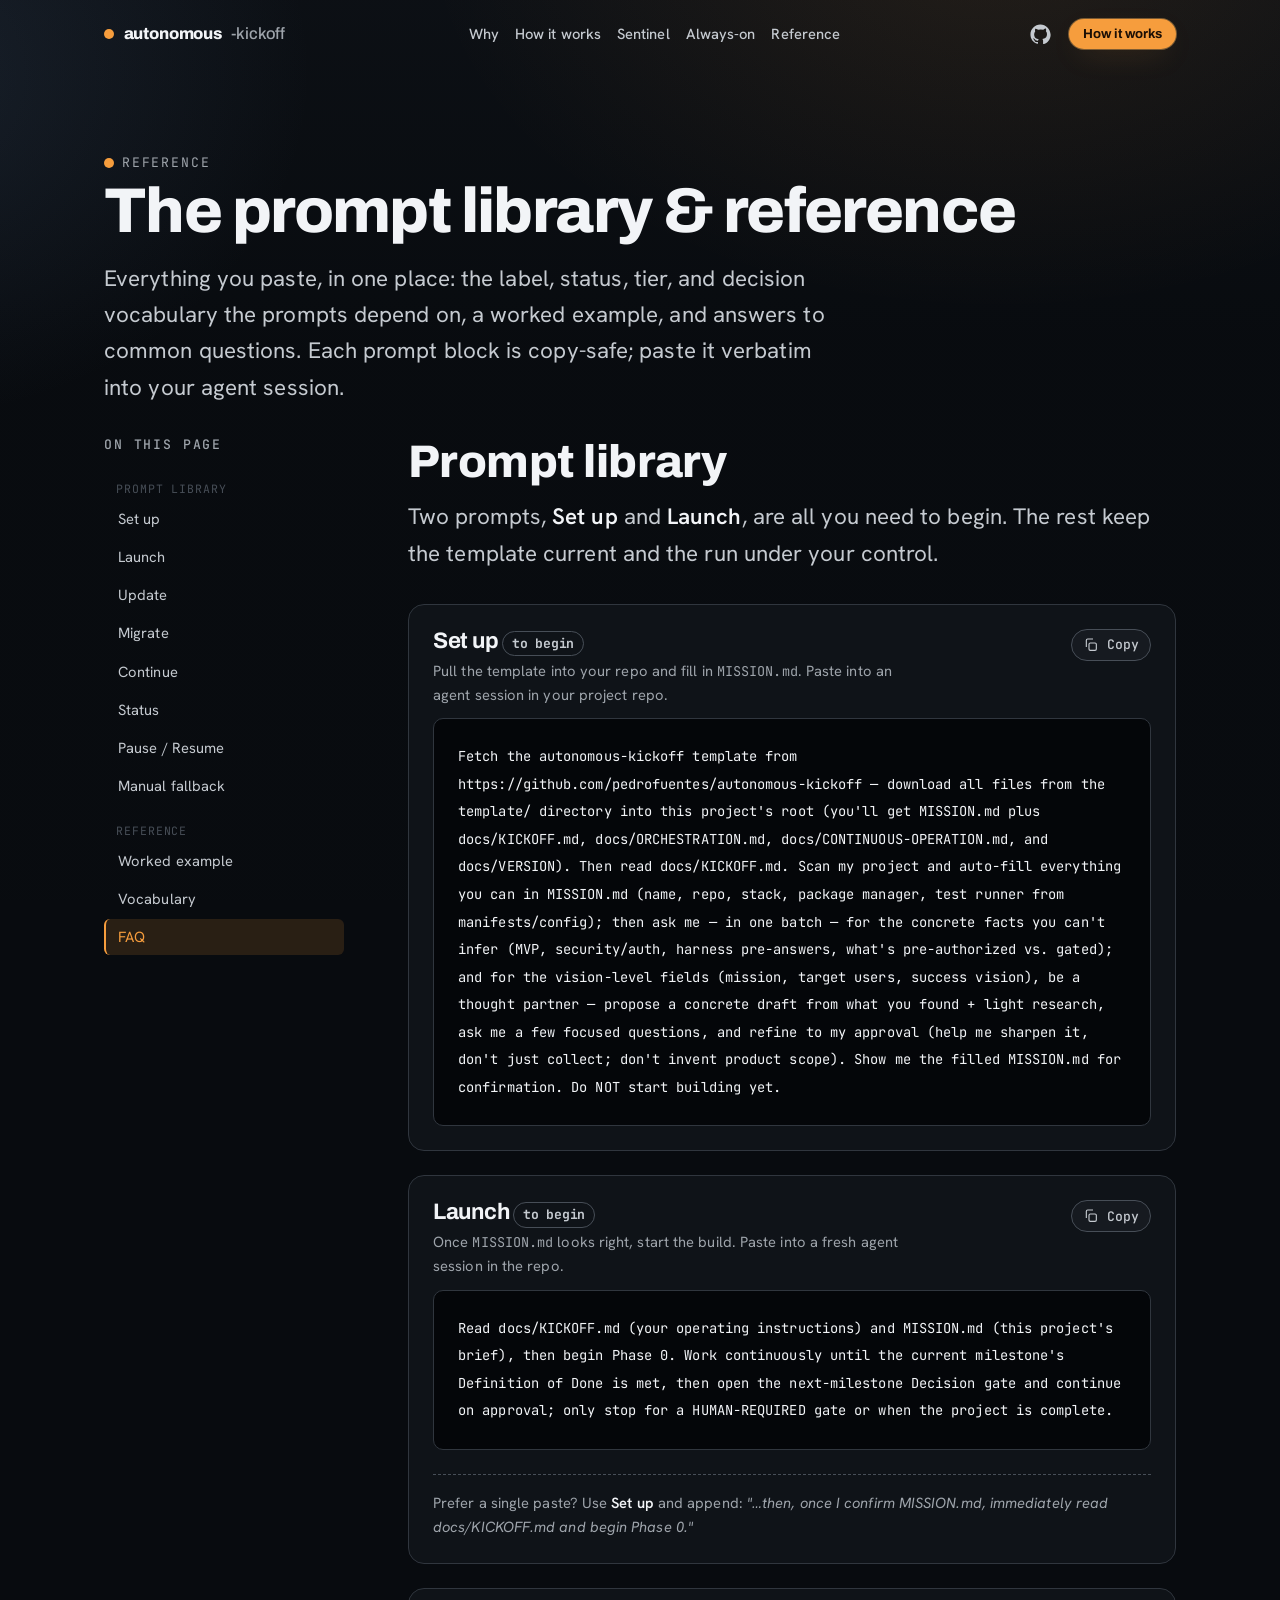
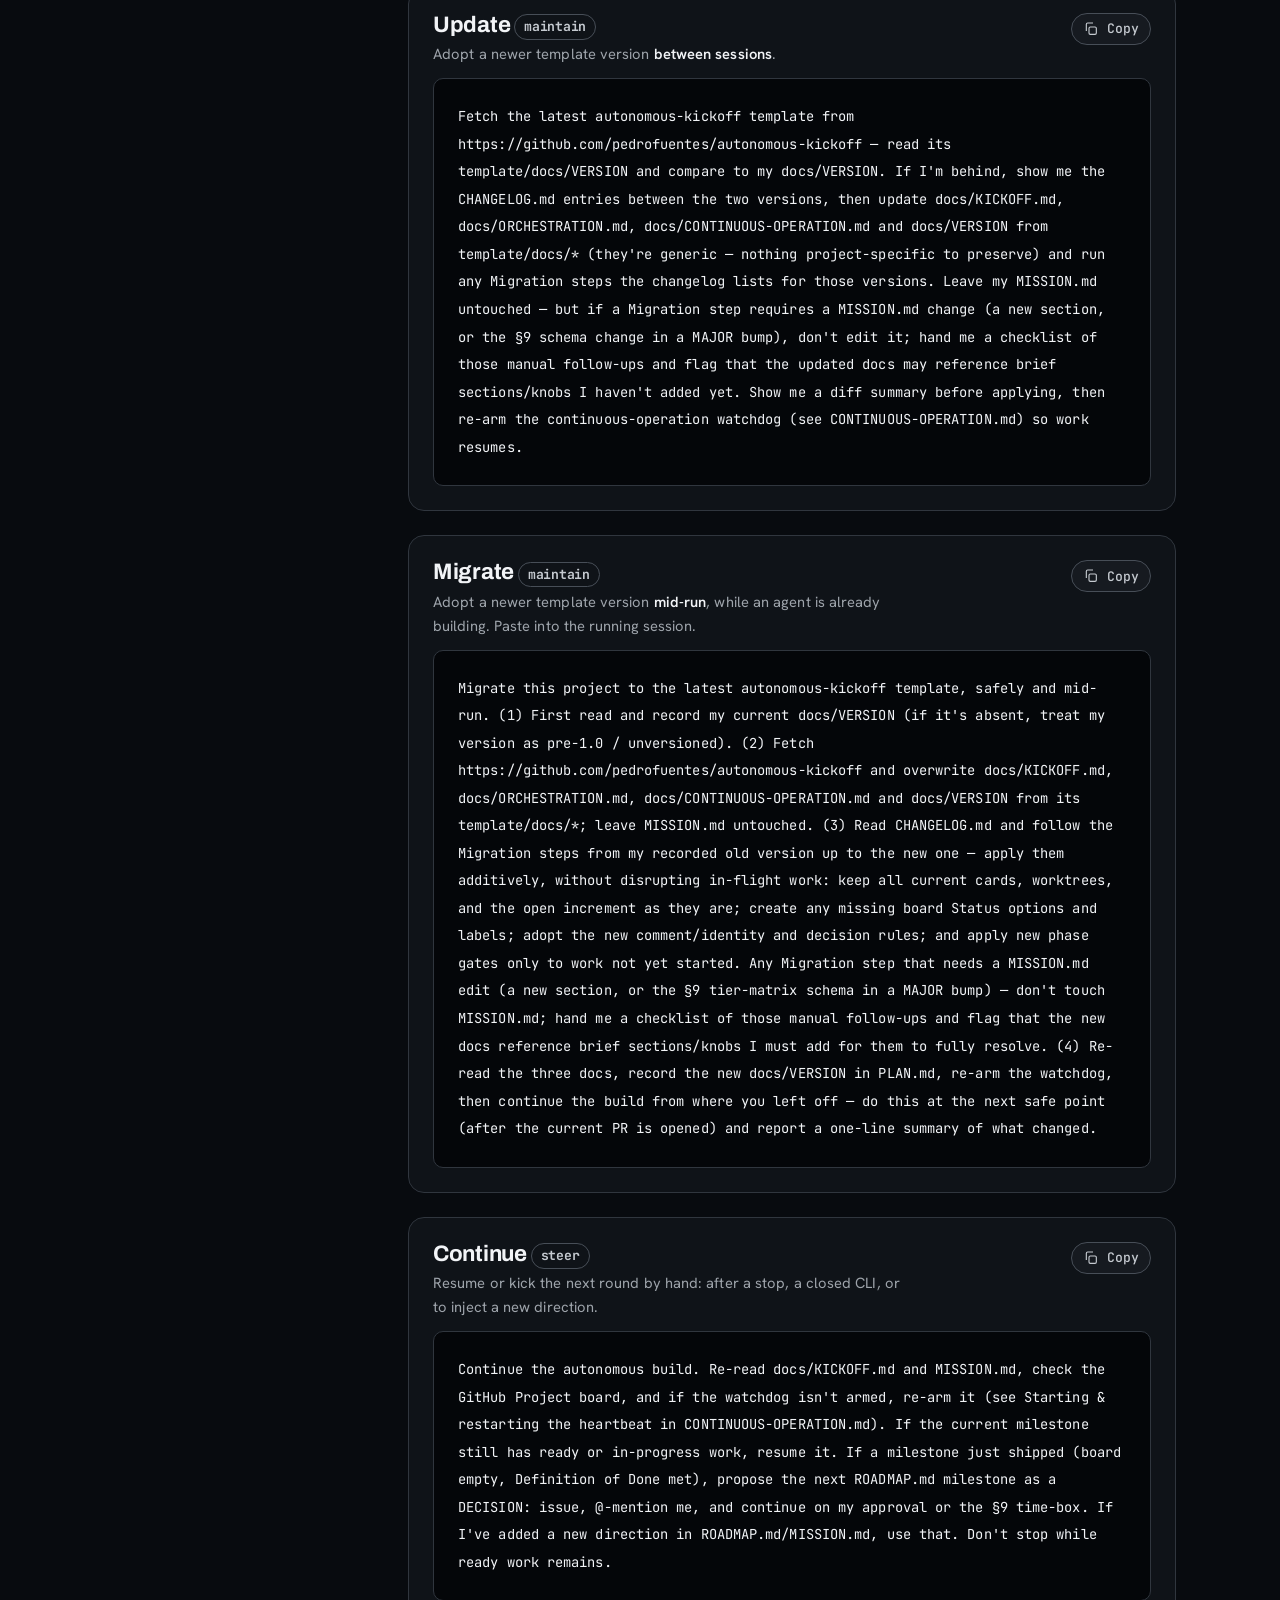
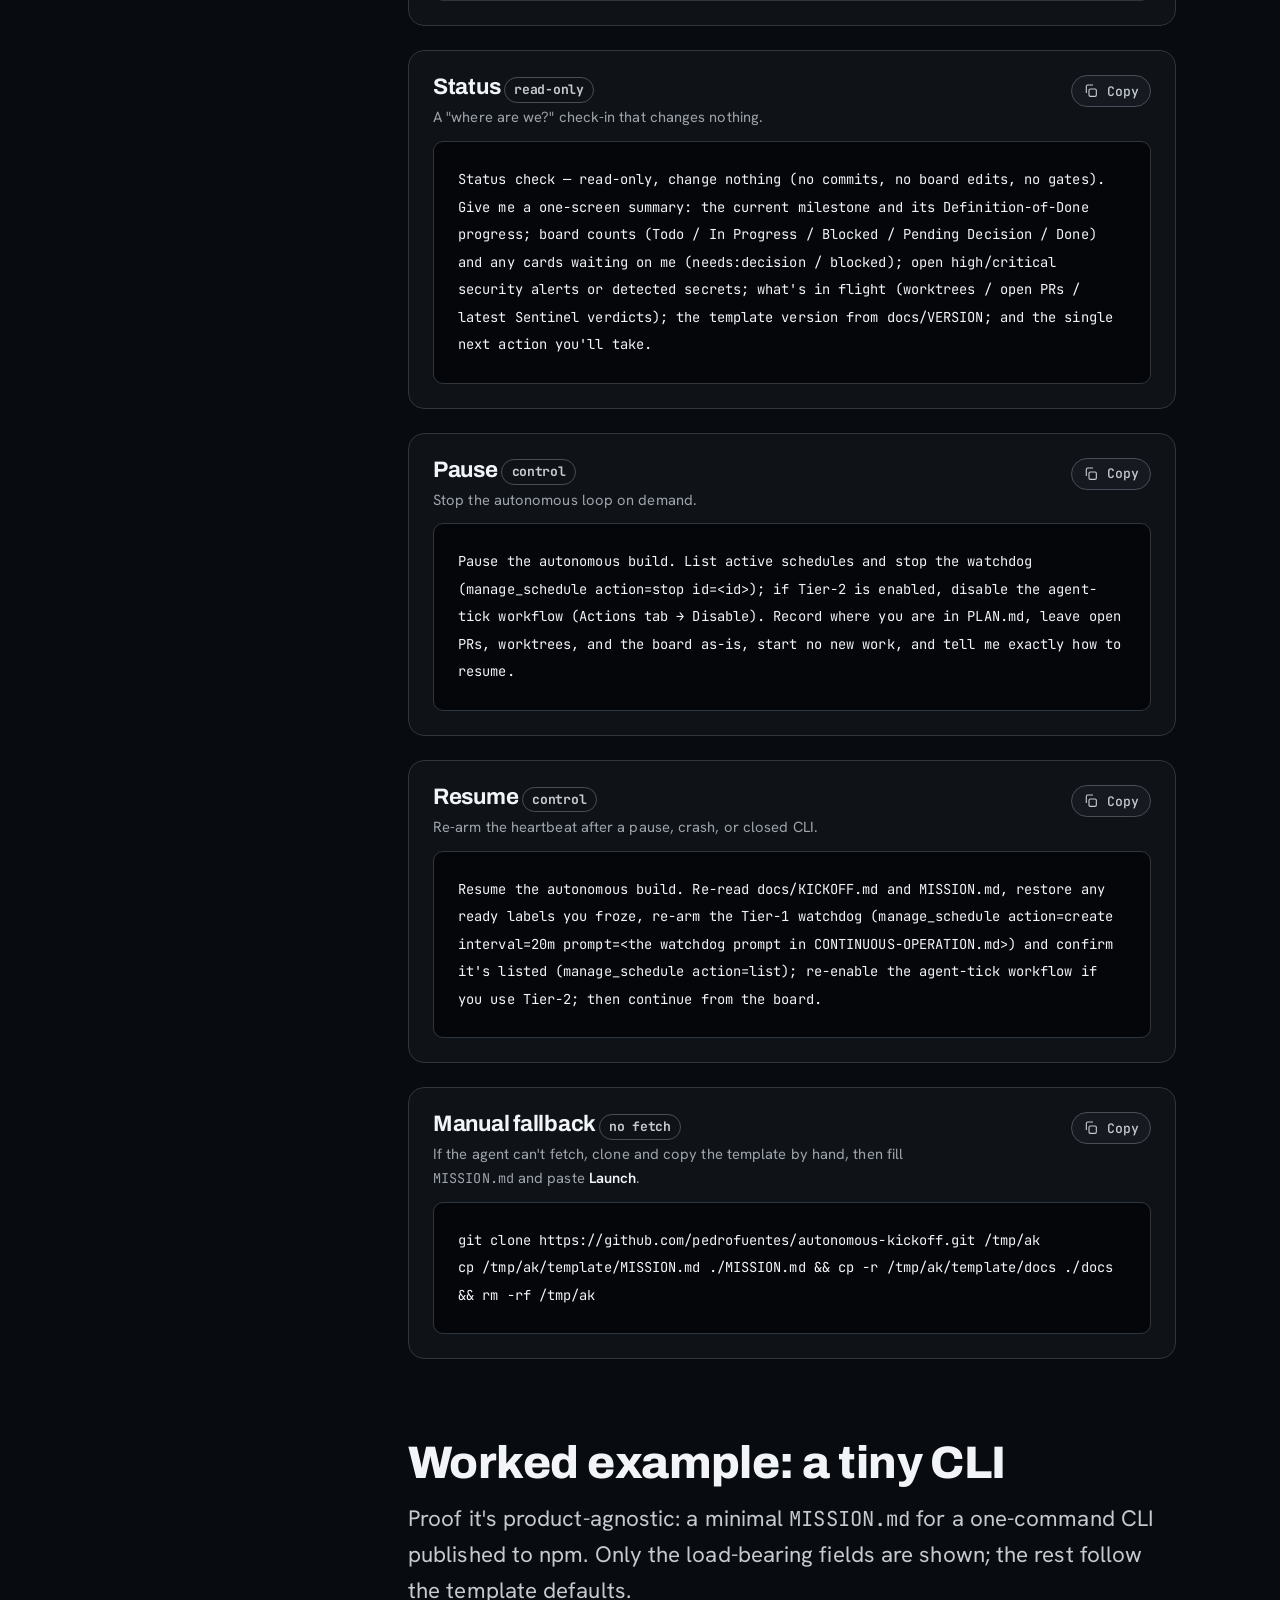
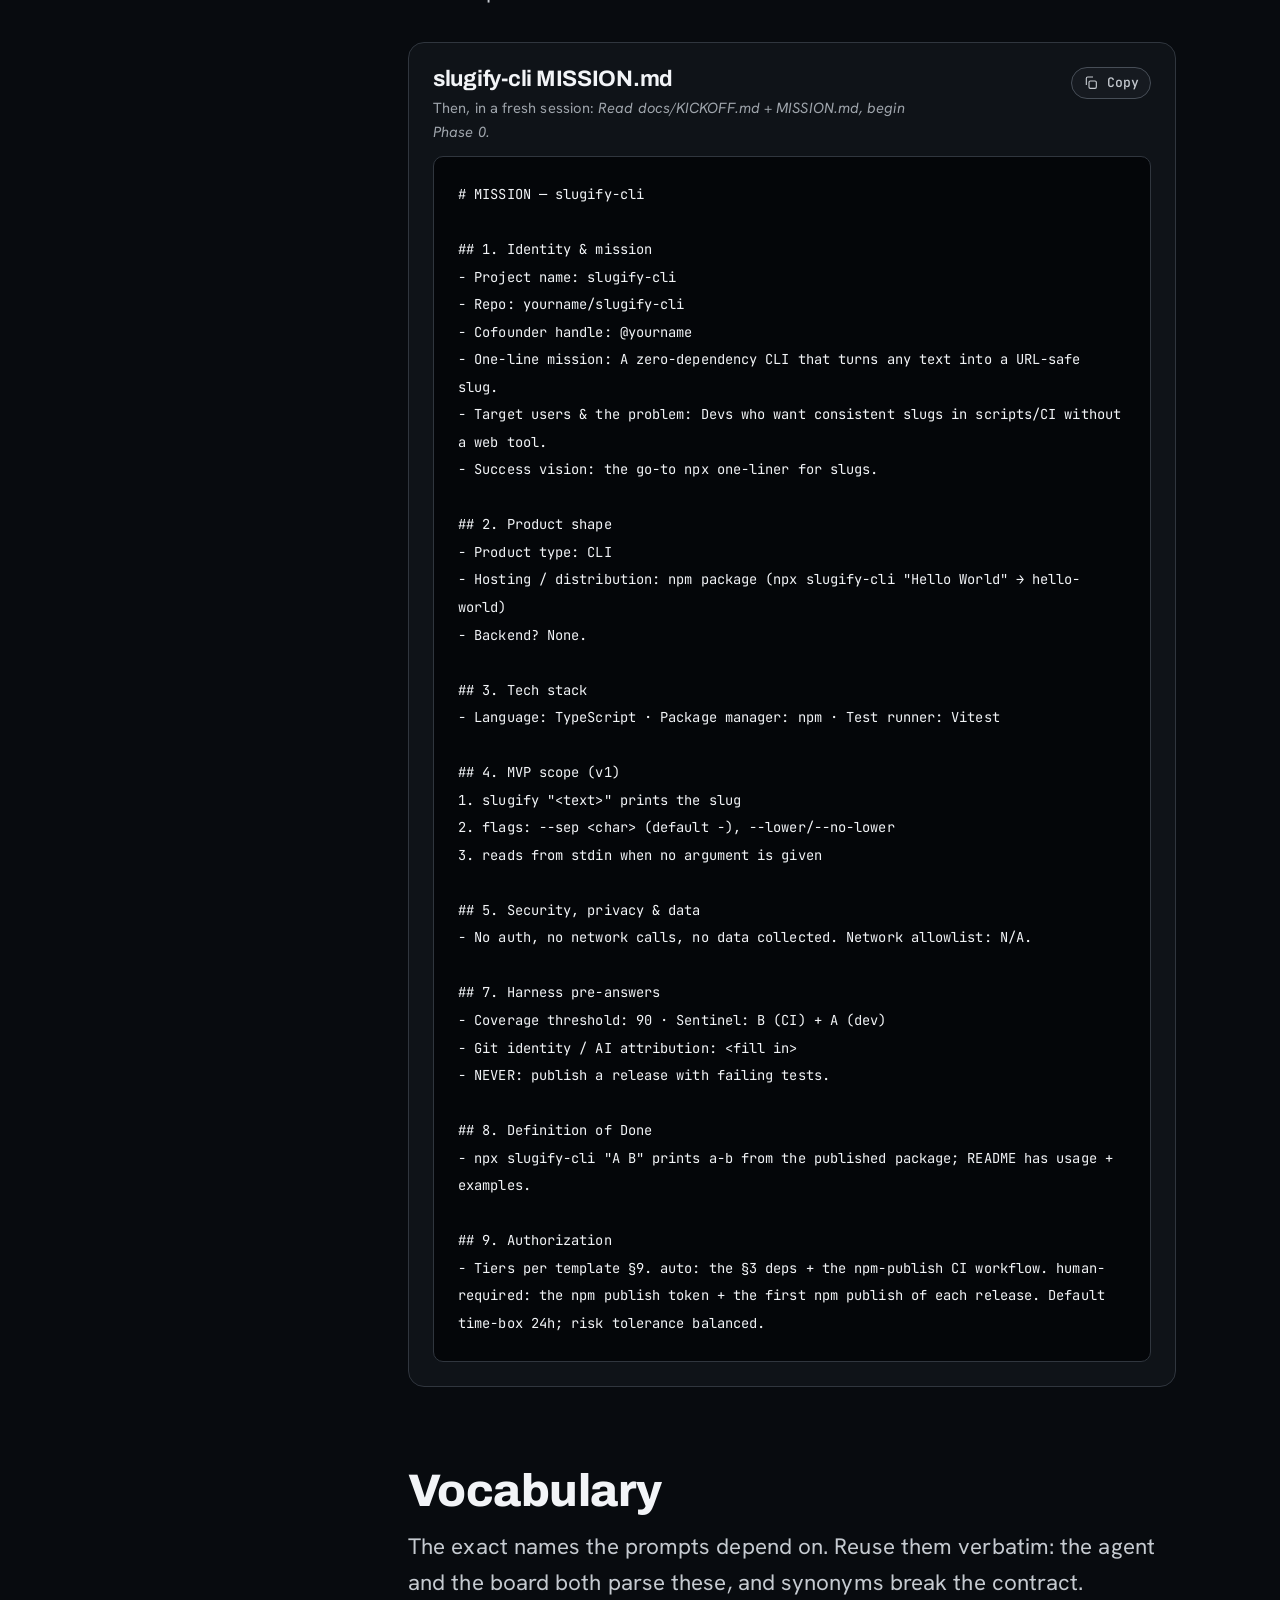
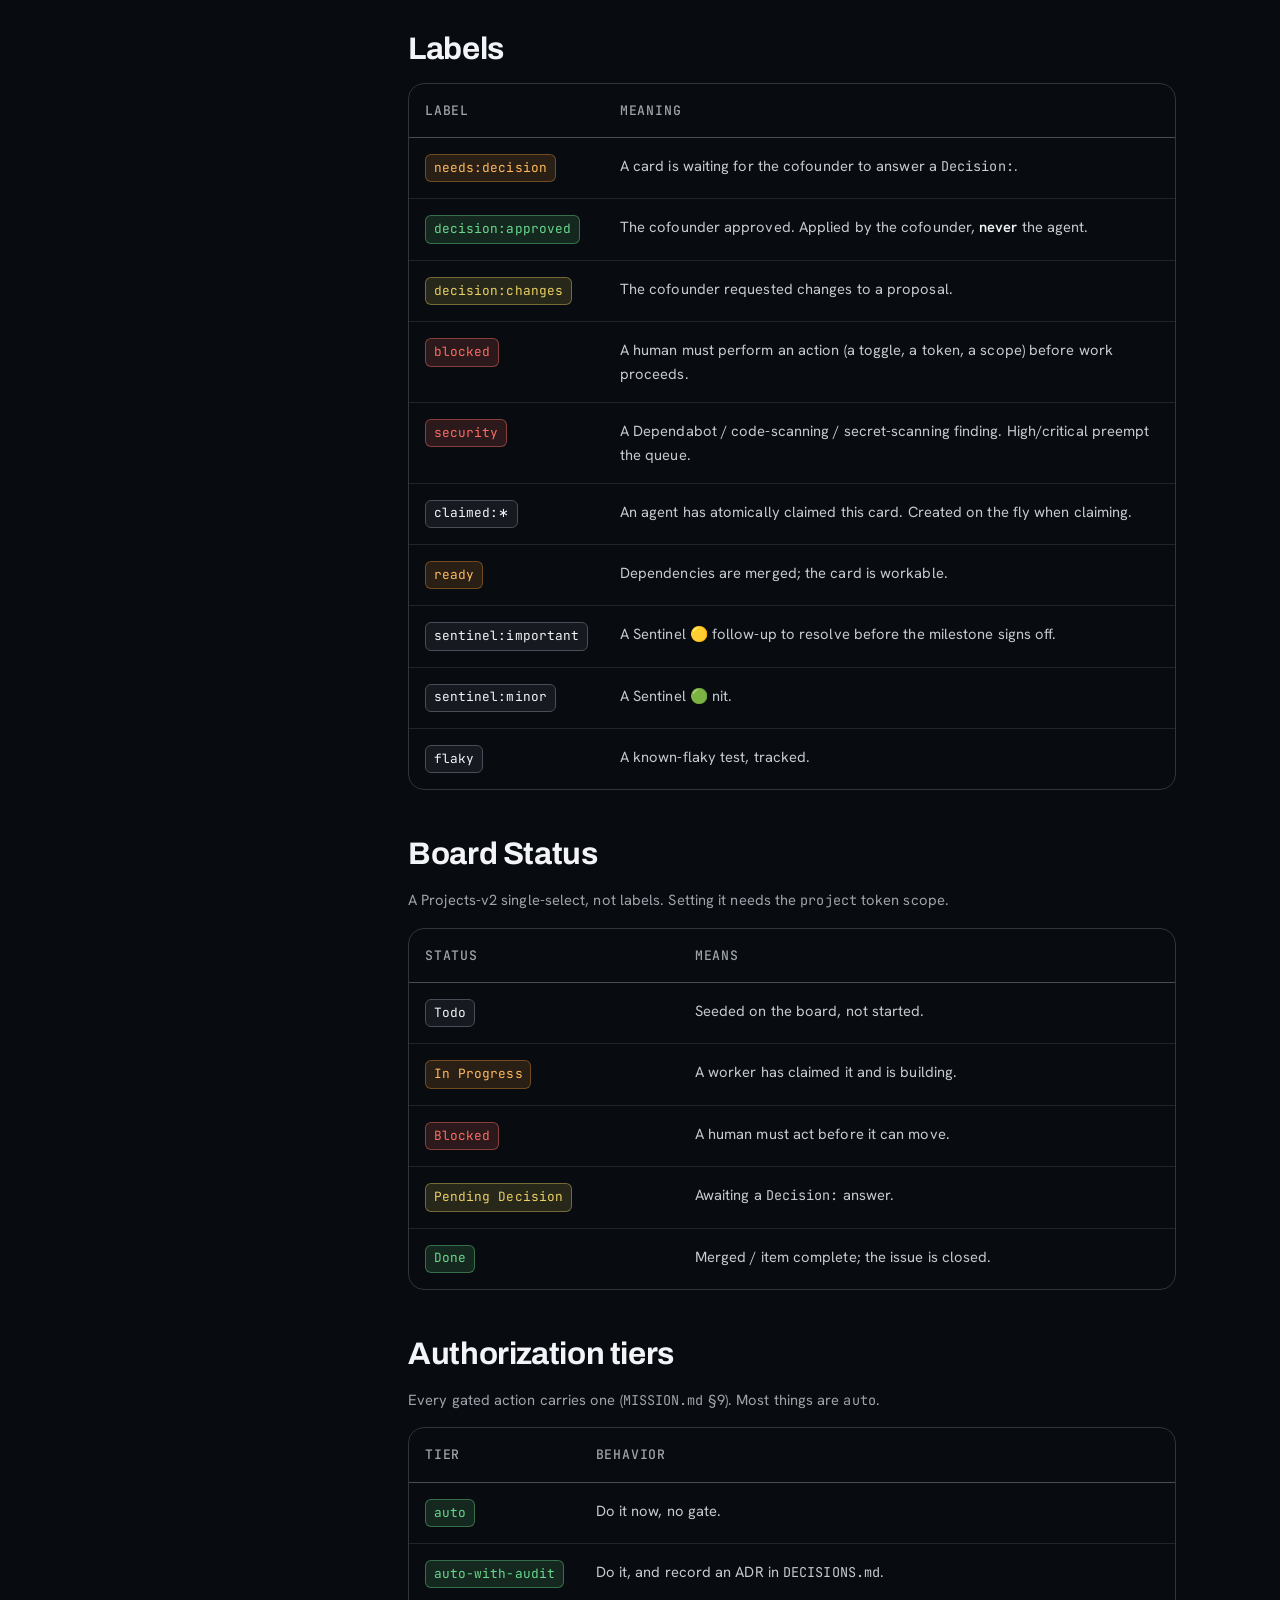
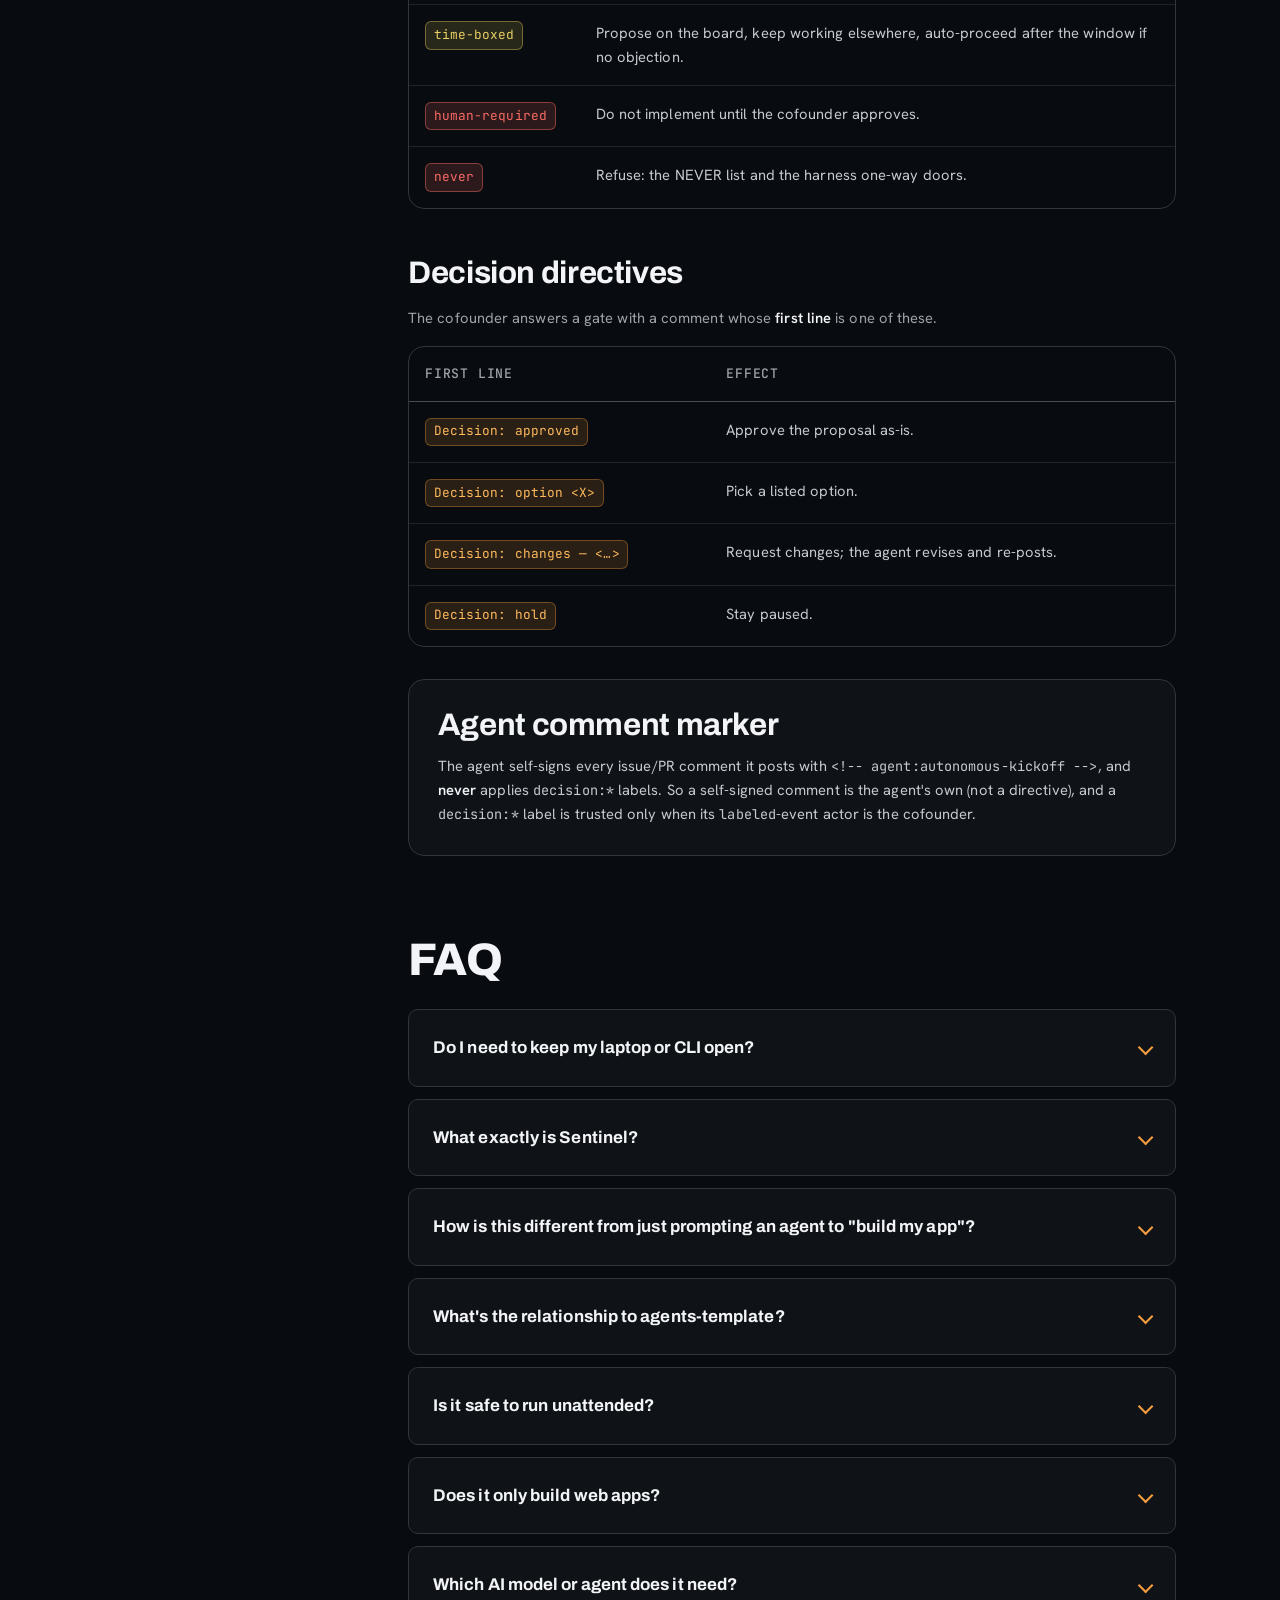
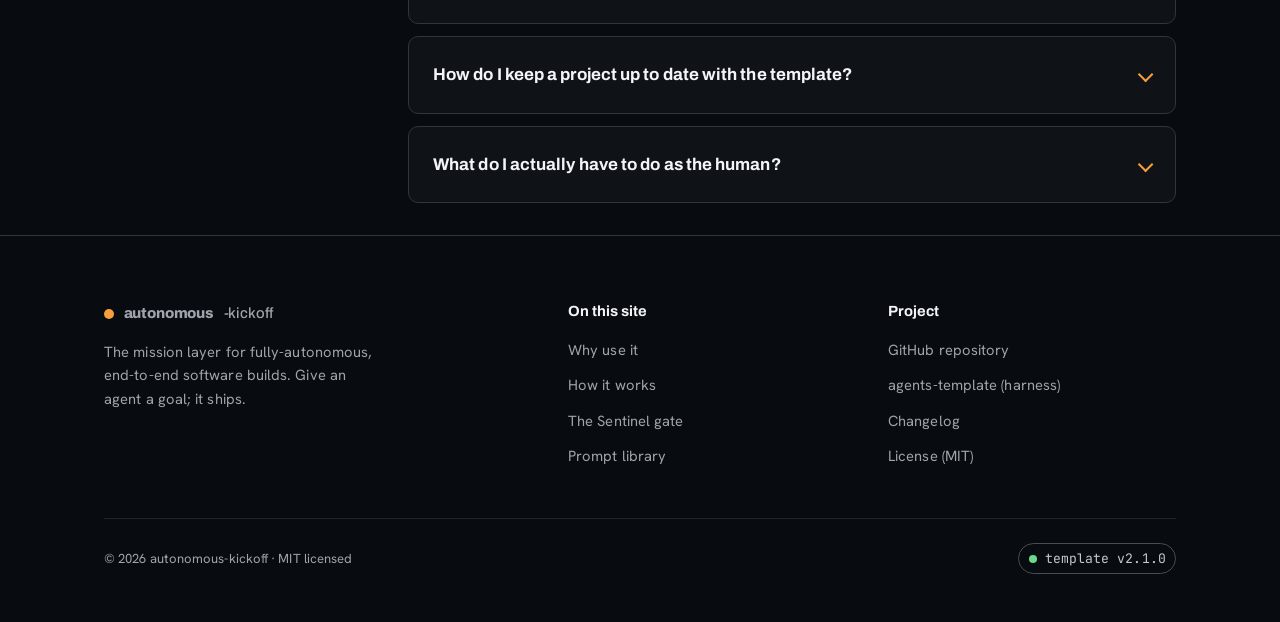
==== site/reference.html @ 56e0fcb4 "feat: add dark-themed marketing + reference website (GitHub Pages) A product-agnostic, brand-registe" ====
<!doctype html>
<html lang="en">
<head>
  <meta charset="utf-8">
  <meta name="viewport" content="width=device-width, initial-scale=1">
  <title>Reference &amp; prompt library &mdash; autonomous-kickoff</title>
  <meta name="description" content="The reference hub for autonomous-kickoff: every copy-paste prompt (Set up, Launch, Update, Migrate, Continue, Status, Pause/Resume), the label, board-status, authorization-tier and decision vocabulary, a worked example, and an FAQ.">
  <link rel="canonical" href="https://pedrofuent.es/autonomous-kickoff/reference.html">
  <link rel="icon" href="assets/img/favicon.svg" type="image/svg+xml">

  <meta property="og:type" content="website">
  <meta property="og:title" content="autonomous-kickoff &mdash; reference &amp; prompt library">
  <meta property="og:description" content="Every copy-paste prompt, the full label/status/tier vocabulary, a worked example, and an FAQ.">
  <meta property="og:url" content="https://pedrofuent.es/autonomous-kickoff/reference.html">
  <meta property="og:image" content="https://pedrofuent.es/autonomous-kickoff/assets/img/og.png">
  <meta name="twitter:card" content="summary_large_image">

  <link rel="preconnect" href="https://fonts.googleapis.com">
  <link rel="preconnect" href="https://fonts.gstatic.com" crossorigin>
  <link rel="stylesheet" href="https://fonts.googleapis.com/css2?family=Archivo:wght@600;700;800&family=Hanken+Grotesk:wght@400;500;600&family=JetBrains+Mono:wght@400;500&display=swap">

  <link rel="stylesheet" href="assets/css/tokens.css">
  <link rel="stylesheet" href="assets/css/styles.css">
  <link rel="stylesheet" href="assets/css/reference.css">

  <script>
    /* Hide reveal elements ONLY when JS can reliably animate them in.
       No-JS / reduced-motion / crawlers never get the hidden state. */
    (function () {
      try {
        if (window.matchMedia && matchMedia("(prefers-reduced-motion: reduce)").matches) return;
        if (!("IntersectionObserver" in window)) return;
        document.documentElement.classList.add("js-anim");
      } catch (e) {}
    })();
  </script>
</head>
<body>
  <a class="skip-link" href="#main">Skip to content</a>

  <header class="site-header" data-nav-open="false">
    <div class="container nav">
      <a class="brand" href="./" aria-label="autonomous-kickoff home">
        <span class="brand-dot" aria-hidden="true"></span>
        autonomous<span class="brand-mark">-kickoff</span>
      </a>
      <nav class="nav-links" id="primary-nav" aria-label="Primary">
        <a href="index.html#why">Why</a>
        <a href="index.html#how">How it works</a>
        <a href="index.html#sentinel">Sentinel</a>
        <a href="index.html#always">Always-on</a>
        <a href="reference.html" aria-current="page">Reference</a>
      </nav>
      <div class="nav-right">
        <a class="icon-link" href="https://github.com/pedrofuentes/autonomous-kickoff" aria-label="View on GitHub" rel="noopener">
          <svg viewBox="0 0 24 24" fill="currentColor" aria-hidden="true"><path d="M12 .5C5.7.5.5 5.7.5 12c0 5.1 3.3 9.4 7.9 10.9.6.1.8-.2.8-.5v-1.7c-3.2.7-3.9-1.5-3.9-1.5-.5-1.3-1.3-1.7-1.3-1.7-1.1-.7.1-.7.1-.7 1.2.1 1.8 1.2 1.8 1.2 1 1.8 2.8 1.3 3.5 1 .1-.8.4-1.3.7-1.6-2.6-.3-5.3-1.3-5.3-5.7 0-1.3.5-2.3 1.2-3.1-.1-.3-.5-1.5.1-3.1 0 0 1-.3 3.3 1.2a11.5 11.5 0 0 1 6 0C17.3 5 18.3 5.3 18.3 5.3c.6 1.6.2 2.8.1 3.1.8.8 1.2 1.8 1.2 3.1 0 4.4-2.7 5.4-5.3 5.7.4.4.8 1.1.8 2.2v3.3c0 .3.2.6.8.5 4.6-1.5 7.9-5.8 7.9-10.9C23.5 5.7 18.3.5 12 .5Z"/></svg>
        </a>
        <a class="btn btn-primary btn-sm nav-desktop-cta" href="index.html#how">How it works</a>
        <button class="nav-toggle" type="button" aria-label="Toggle menu" aria-expanded="false" aria-controls="primary-nav">
          <svg viewBox="0 0 24 24" fill="none" stroke="currentColor" stroke-width="2" stroke-linecap="round" aria-hidden="true"><path d="M3 6h18M3 12h18M3 18h18"/></svg>
        </button>
      </div>
    </div>
  </header>

  <main id="main">
    <section class="container ref-hero">
      <span class="eyebrow"><span class="brand-dot" aria-hidden="true"></span> Reference</span>
      <h1>The prompt library &amp; reference</h1>
      <p class="lead">Everything you paste, in one place: the label, status, tier, and decision vocabulary the prompts depend on, a worked example, and answers to common questions. Each prompt block is copy-safe; paste it verbatim into your agent session.</p>
    </section>

    <div class="container ref-layout">
      <!-- TABLE OF CONTENTS -->
      <aside class="toc" aria-label="On this page">
        <h2>On this page</h2>
        <nav>
          <span class="toc-group">Prompt library</span>
          <a href="#set-up">Set up</a>
          <a href="#launch">Launch</a>
          <a href="#update">Update</a>
          <a href="#migrate">Migrate</a>
          <a href="#continue">Continue</a>
          <a href="#status">Status</a>
          <a href="#pause-resume">Pause / Resume</a>
          <a href="#manual">Manual fallback</a>
          <span class="toc-group">Reference</span>
          <a href="#example">Worked example</a>
          <a href="#vocabulary">Vocabulary</a>
          <a href="#faq">FAQ</a>
        </nav>
      </aside>

      <div class="ref-content">

        <!-- PROMPT LIBRARY -->
        <section class="ref-section" id="prompts" aria-labelledby="prompts-h">
          <h2 id="prompts-h">Prompt library</h2>
          <p class="lead">Two prompts, <strong>Set up</strong> and <strong>Launch</strong>, are all you need to begin. The rest keep the template current and the run under your control.</p>

          <!-- SET UP -->
          <article class="prompt" id="set-up">
            <div class="prompt-head">
              <div class="prompt-title">
                <h3><a href="#set-up">Set up</a> <span class="prompt-tag">to begin</span></h3>
                <p class="prompt-when">Pull the template into your repo and fill in <code>MISSION.md</code>. Paste into an agent session in your project repo.</p>
              </div>
              <button class="copy-btn" type="button" data-copy-target="p-setup" data-copy-name="the Set up prompt">
                <svg class="ico-copy" viewBox="0 0 24 24" aria-hidden="true"><rect x="9" y="9" width="11" height="11" rx="2"/><path d="M5 15V5a2 2 0 0 1 2-2h8"/></svg>
                <svg class="ico-check" viewBox="0 0 24 24" aria-hidden="true"><path d="M4 12l5 5L20 6"/></svg>
                <span class="copy-label">Copy</span>
              </button>
            </div>
            <div class="prompt-body"><pre><code id="p-setup">Fetch the autonomous-kickoff template from https://github.com/pedrofuentes/autonomous-kickoff &mdash; download all files from the template/ directory into this project's root (you'll get MISSION.md plus docs/KICKOFF.md, docs/ORCHESTRATION.md, docs/CONTINUOUS-OPERATION.md, and docs/VERSION). Then read docs/KICKOFF.md. Scan my project and auto-fill everything you can in MISSION.md (name, repo, stack, package manager, test runner from manifests/config); then ask me &mdash; in one batch &mdash; for the concrete facts you can't infer (MVP, security/auth, harness pre-answers, what's pre-authorized vs. gated); and for the vision-level fields (mission, target users, success vision), be a thought partner &mdash; propose a concrete draft from what you found + light research, ask me a few focused questions, and refine to my approval (help me sharpen it, don't just collect; don't invent product scope). Show me the filled MISSION.md for confirmation. Do NOT start building yet.</code></pre></div>
          </article>

          <!-- LAUNCH -->
          <article class="prompt" id="launch">
            <div class="prompt-head">
              <div class="prompt-title">
                <h3><a href="#launch">Launch</a> <span class="prompt-tag">to begin</span></h3>
                <p class="prompt-when">Once <code>MISSION.md</code> looks right, start the build. Paste into a fresh agent session in the repo.</p>
              </div>
              <button class="copy-btn" type="button" data-copy-target="p-launch" data-copy-name="the Launch prompt">
                <svg class="ico-copy" viewBox="0 0 24 24" aria-hidden="true"><rect x="9" y="9" width="11" height="11" rx="2"/><path d="M5 15V5a2 2 0 0 1 2-2h8"/></svg>
                <svg class="ico-check" viewBox="0 0 24 24" aria-hidden="true"><path d="M4 12l5 5L20 6"/></svg>
                <span class="copy-label">Copy</span>
              </button>
            </div>
            <div class="prompt-body"><pre><code id="p-launch">Read docs/KICKOFF.md (your operating instructions) and MISSION.md (this project's brief), then begin Phase 0. Work continuously until the current milestone's Definition of Done is met, then open the next-milestone Decision gate and continue on approval; only stop for a HUMAN-REQUIRED gate or when the project is complete.</code></pre></div>
            <p class="prompt-note">Prefer a single paste? Use <strong>Set up</strong> and append: <em>"&hellip;then, once I confirm MISSION.md, immediately read docs/KICKOFF.md and begin Phase 0."</em></p>
          </article>

          <!-- UPDATE -->
          <article class="prompt" id="update">
            <div class="prompt-head">
              <div class="prompt-title">
                <h3><a href="#update">Update</a> <span class="prompt-tag">maintain</span></h3>
                <p class="prompt-when">Adopt a newer template version <strong>between sessions</strong>.</p>
              </div>
              <button class="copy-btn" type="button" data-copy-target="p-update" data-copy-name="the Update prompt">
                <svg class="ico-copy" viewBox="0 0 24 24" aria-hidden="true"><rect x="9" y="9" width="11" height="11" rx="2"/><path d="M5 15V5a2 2 0 0 1 2-2h8"/></svg>
                <svg class="ico-check" viewBox="0 0 24 24" aria-hidden="true"><path d="M4 12l5 5L20 6"/></svg>
                <span class="copy-label">Copy</span>
              </button>
            </div>
            <div class="prompt-body"><pre><code id="p-update">Fetch the latest autonomous-kickoff template from https://github.com/pedrofuentes/autonomous-kickoff &mdash; read its template/docs/VERSION and compare to my docs/VERSION. If I'm behind, show me the CHANGELOG.md entries between the two versions, then update docs/KICKOFF.md, docs/ORCHESTRATION.md, docs/CONTINUOUS-OPERATION.md and docs/VERSION from template/docs/* (they're generic &mdash; nothing project-specific to preserve) and run any Migration steps the changelog lists for those versions. Leave my MISSION.md untouched &mdash; but if a Migration step requires a MISSION.md change (a new section, or the &sect;9 schema change in a MAJOR bump), don't edit it; hand me a checklist of those manual follow-ups and flag that the updated docs may reference brief sections/knobs I haven't added yet. Show me a diff summary before applying, then re-arm the continuous-operation watchdog (see CONTINUOUS-OPERATION.md) so work resumes.</code></pre></div>
          </article>

          <!-- MIGRATE -->
          <article class="prompt" id="migrate">
            <div class="prompt-head">
              <div class="prompt-title">
                <h3><a href="#migrate">Migrate</a> <span class="prompt-tag">maintain</span></h3>
                <p class="prompt-when">Adopt a newer template version <strong>mid-run</strong>, while an agent is already building. Paste into the running session.</p>
              </div>
              <button class="copy-btn" type="button" data-copy-target="p-migrate" data-copy-name="the Migrate prompt">
                <svg class="ico-copy" viewBox="0 0 24 24" aria-hidden="true"><rect x="9" y="9" width="11" height="11" rx="2"/><path d="M5 15V5a2 2 0 0 1 2-2h8"/></svg>
                <svg class="ico-check" viewBox="0 0 24 24" aria-hidden="true"><path d="M4 12l5 5L20 6"/></svg>
                <span class="copy-label">Copy</span>
              </button>
            </div>
            <div class="prompt-body"><pre><code id="p-migrate">Migrate this project to the latest autonomous-kickoff template, safely and mid-run. (1) First read and record my current docs/VERSION (if it's absent, treat my version as pre-1.0 / unversioned). (2) Fetch https://github.com/pedrofuentes/autonomous-kickoff and overwrite docs/KICKOFF.md, docs/ORCHESTRATION.md, docs/CONTINUOUS-OPERATION.md and docs/VERSION from its template/docs/*; leave MISSION.md untouched. (3) Read CHANGELOG.md and follow the Migration steps from my recorded old version up to the new one &mdash; apply them additively, without disrupting in-flight work: keep all current cards, worktrees, and the open increment as they are; create any missing board Status options and labels; adopt the new comment/identity and decision rules; and apply new phase gates only to work not yet started. Any Migration step that needs a MISSION.md edit (a new section, or the &sect;9 tier-matrix schema in a MAJOR bump) &mdash; don't touch MISSION.md; hand me a checklist of those manual follow-ups and flag that the new docs reference brief sections/knobs I must add for them to fully resolve. (4) Re-read the three docs, record the new docs/VERSION in PLAN.md, re-arm the watchdog, then continue the build from where you left off &mdash; do this at the next safe point (after the current PR is opened) and report a one-line summary of what changed.</code></pre></div>
          </article>

          <!-- CONTINUE -->
          <article class="prompt" id="continue">
            <div class="prompt-head">
              <div class="prompt-title">
                <h3><a href="#continue">Continue</a> <span class="prompt-tag">steer</span></h3>
                <p class="prompt-when">Resume or kick the next round by hand: after a stop, a closed CLI, or to inject a new direction.</p>
              </div>
              <button class="copy-btn" type="button" data-copy-target="p-continue" data-copy-name="the Continue prompt">
                <svg class="ico-copy" viewBox="0 0 24 24" aria-hidden="true"><rect x="9" y="9" width="11" height="11" rx="2"/><path d="M5 15V5a2 2 0 0 1 2-2h8"/></svg>
                <svg class="ico-check" viewBox="0 0 24 24" aria-hidden="true"><path d="M4 12l5 5L20 6"/></svg>
                <span class="copy-label">Copy</span>
              </button>
            </div>
            <div class="prompt-body"><pre><code id="p-continue">Continue the autonomous build. Re-read docs/KICKOFF.md and MISSION.md, check the GitHub Project board, and if the watchdog isn't armed, re-arm it (see Starting &amp; restarting the heartbeat in CONTINUOUS-OPERATION.md). If the current milestone still has ready or in-progress work, resume it. If a milestone just shipped (board empty, Definition of Done met), propose the next ROADMAP.md milestone as a DECISION: issue, @-mention me, and continue on my approval or the &sect;9 time-box. If I've added a new direction in ROADMAP.md/MISSION.md, use that. Don't stop while ready work remains.</code></pre></div>
          </article>

          <!-- STATUS -->
          <article class="prompt" id="status">
            <div class="prompt-head">
              <div class="prompt-title">
                <h3><a href="#status">Status</a> <span class="prompt-tag">read-only</span></h3>
                <p class="prompt-when">A "where are we?" check-in that changes nothing.</p>
              </div>
              <button class="copy-btn" type="button" data-copy-target="p-status" data-copy-name="the Status prompt">
                <svg class="ico-copy" viewBox="0 0 24 24" aria-hidden="true"><rect x="9" y="9" width="11" height="11" rx="2"/><path d="M5 15V5a2 2 0 0 1 2-2h8"/></svg>
                <svg class="ico-check" viewBox="0 0 24 24" aria-hidden="true"><path d="M4 12l5 5L20 6"/></svg>
                <span class="copy-label">Copy</span>
              </button>
            </div>
            <div class="prompt-body"><pre><code id="p-status">Status check &mdash; read-only, change nothing (no commits, no board edits, no gates). Give me a one-screen summary: the current milestone and its Definition-of-Done progress; board counts (Todo / In Progress / Blocked / Pending Decision / Done) and any cards waiting on me (needs:decision / blocked); open high/critical security alerts or detected secrets; what's in flight (worktrees / open PRs / latest Sentinel verdicts); the template version from docs/VERSION; and the single next action you'll take.</code></pre></div>
          </article>

          <!-- PAUSE / RESUME -->
          <article class="prompt" id="pause-resume">
            <div class="prompt-head">
              <div class="prompt-title">
                <h3><a href="#pause-resume">Pause</a> <span class="prompt-tag">control</span></h3>
                <p class="prompt-when">Stop the autonomous loop on demand.</p>
              </div>
              <button class="copy-btn" type="button" data-copy-target="p-pause" data-copy-name="the Pause prompt">
                <svg class="ico-copy" viewBox="0 0 24 24" aria-hidden="true"><rect x="9" y="9" width="11" height="11" rx="2"/><path d="M5 15V5a2 2 0 0 1 2-2h8"/></svg>
                <svg class="ico-check" viewBox="0 0 24 24" aria-hidden="true"><path d="M4 12l5 5L20 6"/></svg>
                <span class="copy-label">Copy</span>
              </button>
            </div>
            <div class="prompt-body"><pre><code id="p-pause">Pause the autonomous build. List active schedules and stop the watchdog (manage_schedule action=stop id=&lt;id&gt;); if Tier-2 is enabled, disable the agent-tick workflow (Actions tab &rarr; Disable). Record where you are in PLAN.md, leave open PRs, worktrees, and the board as-is, start no new work, and tell me exactly how to resume.</code></pre></div>
          </article>

          <article class="prompt" id="resume">
            <div class="prompt-head">
              <div class="prompt-title">
                <h3><a href="#resume">Resume</a> <span class="prompt-tag">control</span></h3>
                <p class="prompt-when">Re-arm the heartbeat after a pause, crash, or closed CLI.</p>
              </div>
              <button class="copy-btn" type="button" data-copy-target="p-resume" data-copy-name="the Resume prompt">
                <svg class="ico-copy" viewBox="0 0 24 24" aria-hidden="true"><rect x="9" y="9" width="11" height="11" rx="2"/><path d="M5 15V5a2 2 0 0 1 2-2h8"/></svg>
                <svg class="ico-check" viewBox="0 0 24 24" aria-hidden="true"><path d="M4 12l5 5L20 6"/></svg>
                <span class="copy-label">Copy</span>
              </button>
            </div>
            <div class="prompt-body"><pre><code id="p-resume">Resume the autonomous build. Re-read docs/KICKOFF.md and MISSION.md, restore any ready labels you froze, re-arm the Tier-1 watchdog (manage_schedule action=create interval=20m prompt=&lt;the watchdog prompt in CONTINUOUS-OPERATION.md&gt;) and confirm it's listed (manage_schedule action=list); re-enable the agent-tick workflow if you use Tier-2; then continue from the board.</code></pre></div>
          </article>

          <!-- MANUAL FALLBACK -->
          <article class="prompt" id="manual">
            <div class="prompt-head">
              <div class="prompt-title">
                <h3><a href="#manual">Manual fallback</a> <span class="prompt-tag">no fetch</span></h3>
                <p class="prompt-when">If the agent can't fetch, clone and copy the template by hand, then fill <code>MISSION.md</code> and paste <strong>Launch</strong>.</p>
              </div>
              <button class="copy-btn" type="button" data-copy-target="p-manual" data-copy-name="the manual fallback commands">
                <svg class="ico-copy" viewBox="0 0 24 24" aria-hidden="true"><rect x="9" y="9" width="11" height="11" rx="2"/><path d="M5 15V5a2 2 0 0 1 2-2h8"/></svg>
                <svg class="ico-check" viewBox="0 0 24 24" aria-hidden="true"><path d="M4 12l5 5L20 6"/></svg>
                <span class="copy-label">Copy</span>
              </button>
            </div>
            <div class="prompt-body"><pre><code id="p-manual">git clone https://github.com/pedrofuentes/autonomous-kickoff.git /tmp/ak
cp /tmp/ak/template/MISSION.md ./MISSION.md &amp;&amp; cp -r /tmp/ak/template/docs ./docs &amp;&amp; rm -rf /tmp/ak</code></pre></div>
          </article>
        </section>

        <!-- WORKED EXAMPLE -->
        <section class="ref-section" id="example" aria-labelledby="example-h">
          <h2 id="example-h">Worked example: a tiny CLI</h2>
          <p class="lead">Proof it's product-agnostic: a minimal <code>MISSION.md</code> for a one-command CLI published to npm. Only the load-bearing fields are shown; the rest follow the template defaults.</p>
          <article class="prompt">
            <div class="prompt-head">
              <div class="prompt-title">
                <h3>slugify-cli MISSION.md</h3>
                <p class="prompt-when">Then, in a fresh session: <em>Read docs/KICKOFF.md + MISSION.md, begin Phase 0.</em></p>
              </div>
              <button class="copy-btn" type="button" data-copy-target="p-example" data-copy-name="the slugify-cli example brief">
                <svg class="ico-copy" viewBox="0 0 24 24" aria-hidden="true"><rect x="9" y="9" width="11" height="11" rx="2"/><path d="M5 15V5a2 2 0 0 1 2-2h8"/></svg>
                <svg class="ico-check" viewBox="0 0 24 24" aria-hidden="true"><path d="M4 12l5 5L20 6"/></svg>
                <span class="copy-label">Copy</span>
              </button>
            </div>
            <div class="prompt-body"><pre><code id="p-example"># MISSION &mdash; slugify-cli

## 1. Identity &amp; mission
- Project name: slugify-cli
- Repo: yourname/slugify-cli
- Cofounder handle: @yourname
- One-line mission: A zero-dependency CLI that turns any text into a URL-safe slug.
- Target users &amp; the problem: Devs who want consistent slugs in scripts/CI without a web tool.
- Success vision: the go-to npx one-liner for slugs.

## 2. Product shape
- Product type: CLI
- Hosting / distribution: npm package (npx slugify-cli "Hello World" &rarr; hello-world)
- Backend? None.

## 3. Tech stack
- Language: TypeScript &middot; Package manager: npm &middot; Test runner: Vitest

## 4. MVP scope (v1)
1. slugify "&lt;text&gt;" prints the slug
2. flags: --sep &lt;char&gt; (default -), --lower/--no-lower
3. reads from stdin when no argument is given

## 5. Security, privacy &amp; data
- No auth, no network calls, no data collected. Network allowlist: N/A.

## 7. Harness pre-answers
- Coverage threshold: 90 &middot; Sentinel: B (CI) + A (dev)
- Git identity / AI attribution: &lt;fill in&gt;
- NEVER: publish a release with failing tests.

## 8. Definition of Done
- npx slugify-cli "A B" prints a-b from the published package; README has usage + examples.

## 9. Authorization
- Tiers per template &sect;9. auto: the &sect;3 deps + the npm-publish CI workflow. human-required: the npm publish token + the first npm publish of each release. Default time-box 24h; risk tolerance balanced.</code></pre></div>
          </article>
        </section>

        <!-- VOCABULARY -->
        <section class="ref-section" id="vocabulary" aria-labelledby="vocab-h">
          <h2 id="vocab-h">Vocabulary</h2>
          <p class="lead">The exact names the prompts depend on. Reuse them verbatim: the agent and the board both parse these, and synonyms break the contract.</p>

          <h3 style="margin-top: var(--sp-6); margin-bottom: var(--sp-4);">Labels</h3>
          <div class="table-wrap">
            <table class="vocab">
              <thead><tr><th scope="col">Label</th><th scope="col">Meaning</th></tr></thead>
              <tbody>
                <tr><td><span class="chip chip--label">needs:decision</span></td><td>A card is waiting for the cofounder to answer a <code>Decision:</code>.</td></tr>
                <tr><td><span class="chip chip--ok">decision:approved</span></td><td>The cofounder approved. Applied by the cofounder, <strong>never</strong> the agent.</td></tr>
                <tr><td><span class="chip chip--warn">decision:changes</span></td><td>The cofounder requested changes to a proposal.</td></tr>
                <tr><td><span class="chip chip--danger">blocked</span></td><td>A human must perform an action (a toggle, a token, a scope) before work proceeds.</td></tr>
                <tr><td><span class="chip chip--danger">security</span></td><td>A Dependabot / code-scanning / secret-scanning finding. High/critical preempt the queue.</td></tr>
                <tr><td><span class="chip">claimed:&lowast;</span></td><td>An agent has atomically claimed this card. Created on the fly when claiming.</td></tr>
                <tr><td><span class="chip chip--label">ready</span></td><td>Dependencies are merged; the card is workable.</td></tr>
                <tr><td><span class="chip">sentinel:important</span></td><td>A Sentinel 🟡 follow-up to resolve before the milestone signs off.</td></tr>
                <tr><td><span class="chip">sentinel:minor</span></td><td>A Sentinel 🟢 nit.</td></tr>
                <tr><td><span class="chip">flaky</span></td><td>A known-flaky test, tracked.</td></tr>
              </tbody>
            </table>
          </div>

          <h3 style="margin-top: var(--sp-7); margin-bottom: var(--sp-4);">Board Status</h3>
          <p class="text-muted" style="margin-bottom: var(--sp-4); font-size: var(--text-sm);">A Projects-v2 single-select, not labels. Setting it needs the <code>project</code> token scope.</p>
          <div class="table-wrap">
            <table class="vocab">
              <thead><tr><th scope="col">Status</th><th scope="col">Means</th></tr></thead>
              <tbody>
                <tr><td><span class="chip">Todo</span></td><td>Seeded on the board, not started.</td></tr>
                <tr><td><span class="chip chip--label">In Progress</span></td><td>A worker has claimed it and is building.</td></tr>
                <tr><td><span class="chip chip--danger">Blocked</span></td><td>A human must act before it can move.</td></tr>
                <tr><td><span class="chip chip--warn">Pending Decision</span></td><td>Awaiting a <code>Decision:</code> answer.</td></tr>
                <tr><td><span class="chip chip--ok">Done</span></td><td>Merged / item complete; the issue is closed.</td></tr>
              </tbody>
            </table>
          </div>

          <h3 style="margin-top: var(--sp-7); margin-bottom: var(--sp-4);">Authorization tiers</h3>
          <p class="text-muted" style="margin-bottom: var(--sp-4); font-size: var(--text-sm);">Every gated action carries one (<code>MISSION.md</code> &sect;9). Most things are <code>auto</code>.</p>
          <div class="table-wrap">
            <table class="vocab">
              <thead><tr><th scope="col">Tier</th><th scope="col">Behavior</th></tr></thead>
              <tbody>
                <tr><td><span class="chip chip--ok">auto</span></td><td>Do it now, no gate.</td></tr>
                <tr><td><span class="chip chip--ok">auto-with-audit</span></td><td>Do it, and record an ADR in <code>DECISIONS.md</code>.</td></tr>
                <tr><td><span class="chip chip--warn">time-boxed</span></td><td>Propose on the board, keep working elsewhere, auto-proceed after the window if no objection.</td></tr>
                <tr><td><span class="chip chip--danger">human-required</span></td><td>Do not implement until the cofounder approves.</td></tr>
                <tr><td><span class="chip chip--danger">never</span></td><td>Refuse: the NEVER list and the harness one-way doors.</td></tr>
              </tbody>
            </table>
          </div>

          <h3 style="margin-top: var(--sp-7); margin-bottom: var(--sp-4);">Decision directives</h3>
          <p class="text-muted" style="margin-bottom: var(--sp-4); font-size: var(--text-sm);">The cofounder answers a gate with a comment whose <strong>first line</strong> is one of these.</p>
          <div class="table-wrap">
            <table class="vocab">
              <thead><tr><th scope="col">First line</th><th scope="col">Effect</th></tr></thead>
              <tbody>
                <tr><td><span class="chip chip--label">Decision: approved</span></td><td>Approve the proposal as-is.</td></tr>
                <tr><td><span class="chip chip--label">Decision: option &lt;X&gt;</span></td><td>Pick a listed option.</td></tr>
                <tr><td><span class="chip chip--label">Decision: changes &mdash; &lt;&hellip;&gt;</span></td><td>Request changes; the agent revises and re-posts.</td></tr>
                <tr><td><span class="chip chip--label">Decision: hold</span></td><td>Stay paused.</td></tr>
              </tbody>
            </table>
          </div>

          <div class="panel" style="margin-top: var(--sp-6);">
            <h3>Agent comment marker</h3>
            <p>The agent self-signs every issue/PR comment it posts with <code>&lt;!-- agent:autonomous-kickoff --&gt;</code>, and <strong>never</strong> applies <code>decision:*</code> labels. So a self-signed comment is the agent's own (not a directive), and a <code>decision:*</code> label is trusted only when its <code>labeled</code>-event actor is the cofounder.</p>
          </div>
        </section>

        <!-- FAQ -->
        <section class="ref-section" id="faq" aria-labelledby="faq-h">
          <h2 id="faq-h">FAQ</h2>
          <div class="faq" style="margin-top: var(--sp-5);">
            <details>
              <summary>Do I need to keep my laptop or CLI open?</summary>
              <div class="faq-body">
                <p>Only for Tier 1. The in-session watchdog fires while your agent CLI session is open and resumes the build if it idles. For machine-off, fully unattended operation, enable <strong>Tier 2</strong>: a scheduled GitHub Actions cron dispatches the Copilot cloud coding agent with Sentinel-in-CI, so no laptop is required.</p>
              </div>
            </details>
            <details>
              <summary>What exactly is Sentinel?</summary>
              <div class="faq-body">
                <p>Sentinel is the independent code-review gate that ships inside <a href="https://github.com/pedrofuentes/agents-template" rel="noopener">agents-template</a>, the harness this runs on. Its rule is <strong>coder&nbsp;&ne;&nbsp;reviewer</strong>: the agent that wrote a change never approves it. Sentinel returns <code>APPROVED</code>, <code>CONDITIONAL</code> (non-correctness, non-security follow-ups only), or <code>REJECTED</code>, and runs both as a dev-time sub-agent and as a required CI check.</p>
              </div>
            </details>
            <details>
              <summary>How is this different from just prompting an agent to "build my app"?</summary>
              <div class="faq-body">
                <p>A one-shot prompt has no review, no memory, and no follow-through. autonomous-kickoff adds the system around the agent: a fleet of specialists, a GitHub Project board as the work queue and heartbeat, artifact-gated phases, test-first development with an independent Sentinel gate on every PR, continuous operation across sessions, and a machine-verified Definition of Done. The agent keeps going until that is met.</p>
              </div>
            </details>
            <details>
              <summary>What's the relationship to agents-template?</summary>
              <div class="faq-body">
                <p><strong>agents-template</strong> is the harness: the quality rules (TDD, worktrees, the Sentinel gate). <strong>autonomous-kickoff</strong> is the mission layer on top that turns a goal into a shipped product. Phase 0 of the kickoff bootstraps the harness, and that bootstrap is isolated to a single paragraph, so swapping to a different harness is a one-section change.</p>
              </div>
            </details>
            <details>
              <summary>Is it safe to run unattended?</summary>
              <div class="faq-body">
                <p>That's the design goal. Unattended runs use a <strong>distinct agent identity</strong> so a decision can't be forged; untrusted input (issues, PRs, comments, web pages, dependencies) is treated as <strong>data, never instructions</strong>; every action is bounded by an <strong>authorization tier</strong>; one-way actions (force-pushing <code>main</code>, weakening branch protection or a scanner, deleting data) are <code>never</code>; merges go through the <strong>Sentinel-in-CI</strong> gate; security scanners run continuously; and a kill switch stops it on demand.</p>
              </div>
            </details>
            <details>
              <summary>Does it only build web apps?</summary>
              <div class="faq-body">
                <p>No, it's product-agnostic. The operating manual assumes no product type, stack, host, or auth; everything specific lives in your <code>MISSION.md</code>. The same prompt builds a web app, a CLI, a library, a service, or a bot. See the <a href="#example">slugify-cli</a> example above.</p>
              </div>
            </details>
            <details>
              <summary>Which AI model or agent does it need?</summary>
              <div class="faq-body">
                <p>It's agent-agnostic: it runs in whatever capable agent runtime you launch it in, and uses the Copilot cloud coding agent for unattended Tier 2. In Phase 0 it probes its own delegation capability (<code>full</code> / <code>flat</code> / <code>none</code>) and degrades gracefully, falling back to Sentinel-in-CI as the enforced reviewer when it can't spawn a live sub-agent.</p>
              </div>
            </details>
            <details>
              <summary>How do I keep a project up to date with the template?</summary>
              <div class="faq-body">
                <p>Paste the <a href="#update">Update</a> prompt between runs, or <a href="#migrate">Migrate</a> mid-build. Both read your <code>docs/VERSION</code>, compare it to the latest, show you the changelog entries between the two, and apply the listed migration steps, leaving your <code>MISSION.md</code> to you. Versioning is SemVer mapped to the prompt contract; releases are tagged <code>vX.Y.Z</code>.</p>
              </div>
            </details>
            <details>
              <summary>What do I actually have to do as the human?</summary>
              <div class="faq-body">
                <p>Fill in <code>MISSION.md</code> (the Set up prompt does most of it with you), provision an agent identity or opt into attended mode, then answer gate decisions when you're @-mentioned. You're the cofounder and the unblock path; the agent does the building.</p>
              </div>
            </details>
          </div>
        </section>

      </div>
    </div>
  </main>

  <footer class="site-footer">
    <div class="container">
      <div class="footer-grid">
        <div class="footer-col">
          <a class="brand" href="./"><span class="brand-dot" aria-hidden="true"></span> autonomous<span class="brand-mark">-kickoff</span></a>
          <p class="footer-blurb">The mission layer for fully-autonomous, end-to-end software builds. Give an agent a goal; it ships.</p>
        </div>
        <div class="footer-col">
          <h5>On this site</h5>
          <ul>
            <li><a href="index.html#why">Why use it</a></li>
            <li><a href="index.html#how">How it works</a></li>
            <li><a href="index.html#sentinel">The Sentinel gate</a></li>
            <li><a href="reference.html">Prompt library</a></li>
          </ul>
        </div>
        <div class="footer-col">
          <h5>Project</h5>
          <ul>
            <li><a href="https://github.com/pedrofuentes/autonomous-kickoff" rel="noopener">GitHub repository</a></li>
            <li><a href="https://github.com/pedrofuentes/agents-template" rel="noopener">agents-template (harness)</a></li>
            <li><a href="https://github.com/pedrofuentes/autonomous-kickoff/blob/main/CHANGELOG.md" rel="noopener">Changelog</a></li>
            <li><a href="https://github.com/pedrofuentes/autonomous-kickoff/blob/main/LICENSE" rel="noopener">License (MIT)</a></li>
          </ul>
        </div>
      </div>
      <div class="footer-bottom">
        <span>&copy; <span id="year">2026</span> autonomous-kickoff &middot; MIT licensed</span>
        <span class="version-badge"><span class="dot" aria-hidden="true"></span> template v2.1.0</span>
      </div>
    </div>
  </footer>

  <div id="copy-live" class="visually-hidden" role="status" aria-live="polite"></div>
  <script src="assets/js/main.js" defer></script>
</body>
</html>
---- site/assets/css/tokens.css ----
/* ============================================================================
   autonomous-kickoff — design tokens
   Dark "launch console / live telemetry" system. OKLCH throughout.
   See site/DESIGN.md for the rationale. Edit tokens here, not inline.
   ========================================================================== */

:root {
  color-scheme: dark;

  /* ---- Surfaces: near-neutral cool instrument-graphite (low chroma) ------ */
  --bg:           oklch(0.150 0.010 256);
  --bg-raised:    oklch(0.186 0.012 256);
  --surface:      oklch(0.216 0.013 256);
  --surface-hi:   oklch(0.258 0.014 256);
  --hairline:     oklch(0.330 0.016 256);
  --hairline-2:   oklch(0.420 0.018 256);
  --scrim:        oklch(0.10 0.01 256 / 0.66);

  /* ---- Ink: near-white, faint cool. Contrast verified on --bg ------------- */
  --ink:          oklch(0.967 0.004 256);  /* primary text   ~16:1 on --bg   */
  --ink-2:        oklch(0.836 0.010 256);  /* secondary      ~9:1 on --bg    */
  --muted:        oklch(0.715 0.012 256);  /* tertiary/labels ~5.6:1 on --bg */

  /* ---- Signal: ember — THE brand color (use at ~10% weight) --------------- */
  --signal:       oklch(0.770 0.150 64);
  --signal-hi:    oklch(0.840 0.140 70);
  --signal-link:  oklch(0.822 0.128 72);   /* inline links, ≥4.5:1 on dark   */
  --on-signal:    oklch(0.185 0.030 60);   /* text on an ember fill          */
  --signal-dim:   oklch(0.770 0.150 64 / 0.14);
  --signal-glow:  oklch(0.770 0.150 64 / 0.40);

  /* ---- Semantic (always paired with a label/icon) ------------------------ */
  --ok:           oklch(0.800 0.150 152);
  --ok-dim:       oklch(0.800 0.150 152 / 0.14);
  --warn:         oklch(0.858 0.130 96);
  --warn-dim:     oklch(0.858 0.130 96 / 0.14);
  --danger:       oklch(0.705 0.176 26);
  --danger-dim:   oklch(0.705 0.176 26 / 0.15);

  /* ---- Typography -------------------------------------------------------- */
  --font-display: "Archivo", "Arial Narrow", system-ui, sans-serif;
  --font-text:    "Hanken Grotesk", system-ui, -apple-system, "Segoe UI", sans-serif;
  --font-mono:    "JetBrains Mono", ui-monospace, "SFMono-Regular", "Menlo", monospace;

  --text-xs:   0.82rem;
  --text-sm:   0.92rem;
  --text-base: 1.0625rem;
  --text-lg:   clamp(1.18rem, 1.05rem + 0.55vw, 1.4rem);
  --text-xl:   clamp(1.5rem, 1.3rem + 1vw, 1.95rem);
  --text-2xl:  clamp(1.95rem, 1.5rem + 1.9vw, 2.85rem);
  --text-3xl:  clamp(2.5rem, 1.85rem + 3vw, 3.95rem);
  --display:   clamp(2.9rem, 2rem + 4.4vw, 5.4rem);

  --lh-tight:  1.08;
  --lh-snug:   1.22;
  --lh-body:   1.62;

  --tracking-display: -0.025em;
  --tracking-tight:   -0.012em;
  --tracking-label:   0.14em;

  /* ---- Spacing (4pt base) ------------------------------------------------ */
  --sp-1: 0.25rem;  --sp-2: 0.5rem;   --sp-3: 0.75rem;  --sp-4: 1rem;
  --sp-5: 1.5rem;   --sp-6: 2rem;     --sp-7: 3rem;     --sp-8: 4rem;
  --sp-9: 6rem;     --sp-10: 8rem;
  --section-y: clamp(4rem, 4rem + 5vh, 8rem);

  /* ---- Sizing ------------------------------------------------------------ */
  --container: 72rem;
  --prose: 42rem;
  --gutter: clamp(1.25rem, 0.5rem + 3vw, 2.5rem);

  /* ---- Shape ------------------------------------------------------------- */
  --r-sm: 6px;  --r: 10px;  --r-lg: 16px;  --r-xl: 22px;  --r-pill: 999px;

  /* ---- Elevation (subtle; dark depth comes mostly from surface lightness) */
  --shadow-1: 0 1px 2px oklch(0.08 0.01 256 / 0.5);
  --shadow-2: 0 8px 24px -12px oklch(0.06 0.01 256 / 0.7);
  --shadow-3: 0 24px 60px -24px oklch(0.04 0.01 256 / 0.8);
  --glow:     0 0 0 1px var(--signal-glow), 0 0 28px -6px var(--signal-glow);

  /* ---- Motion ------------------------------------------------------------ */
  --dur-1: 140ms;  --dur-2: 240ms;  --dur-3: 440ms;  --dur-4: 700ms;
  --ease-out:   cubic-bezier(0.22, 1, 0.36, 1);
  --ease-expo:  cubic-bezier(0.16, 1, 0.3, 1);

  /* ---- z-index scale ----------------------------------------------------- */
  --z-base: 1;  --z-dropdown: 1000;  --z-sticky: 1100;  --z-backdrop: 1200;
  --z-modal: 1300;  --z-toast: 1400;  --z-tooltip: 1500;
}
---- site/assets/css/styles.css ----
/* ============================================================================
   autonomous-kickoff — main stylesheet (shared by index.html + reference.html)
   ========================================================================== */

/* ---- Reset / base ------------------------------------------------------- */
*, *::before, *::after { box-sizing: border-box; }
* { margin: 0; }
html { -webkit-text-size-adjust: 100%; scroll-behavior: smooth; }
@media (prefers-reduced-motion: reduce) { html { scroll-behavior: auto; } }

body {
  font-family: var(--font-text);
  font-size: var(--text-base);
  line-height: var(--lh-body);
  letter-spacing: 0.005em;
  color: var(--ink-2);
  background: var(--bg);
  -webkit-font-smoothing: antialiased;
  text-rendering: optimizeLegibility;
  font-kerning: normal;
  overflow-x: hidden;
}

/* Console ambience: a faint ember aurora + cool grid, fixed behind content */
body::before {
  content: "";
  position: fixed;
  inset: 0;
  z-index: -1;
  pointer-events: none;
  background:
    radial-gradient(60rem 40rem at 78% -8%, oklch(0.77 0.15 64 / 0.10), transparent 60%),
    radial-gradient(50rem 40rem at -10% 8%, oklch(0.55 0.07 256 / 0.18), transparent 55%),
    linear-gradient(180deg, oklch(0.17 0.012 256), var(--bg) 38%);
}

img, svg { display: block; max-width: 100%; }
svg { height: auto; }

a { color: var(--signal-link); text-decoration: none; }
a:hover { color: var(--signal-hi); }
:focus-visible {
  outline: 2px solid var(--signal);
  outline-offset: 3px;
  border-radius: 3px;
}

::selection { background: var(--signal-glow); color: var(--ink); }

/* ---- Typography --------------------------------------------------------- */
h1, h2, h3, h4 {
  font-family: var(--font-display);
  color: var(--ink);
  line-height: var(--lh-tight);
  font-weight: 800;
  letter-spacing: var(--tracking-tight);
  text-wrap: balance;
}
h2 { font-size: var(--text-2xl); }
h3 { font-size: var(--text-xl); font-weight: 700; }
h4 { font-size: var(--text-lg); font-weight: 700; line-height: var(--lh-snug); }
p { text-wrap: pretty; }
strong { color: var(--ink); font-weight: 600; }
code, kbd, samp { font-family: var(--font-mono); font-size: 0.92em; }

.eyebrow {
  display: inline-flex; align-items: center; gap: var(--sp-2);
  font-family: var(--font-mono);
  font-size: var(--text-xs);
  letter-spacing: var(--tracking-label);
  text-transform: uppercase;
  color: var(--muted);
}
.text-muted { color: var(--muted); }
.mono { font-family: var(--font-mono); }
.lead {
  font-size: var(--text-lg);
  color: var(--ink-2);
  max-width: 46ch;
  text-wrap: pretty;
}

/* ---- Layout primitives -------------------------------------------------- */
.container { width: 100%; max-width: var(--container); margin-inline: auto; padding-inline: var(--gutter); }
.section { padding-block: var(--section-y); position: relative; }
.section--tight { padding-block: clamp(2.5rem, 2rem + 3vh, 4.5rem); }
.section + .section { border-top: 1px solid color-mix(in oklch, var(--hairline) 60%, transparent); }
.prose { max-width: var(--prose); }
.stack > * + * { margin-top: var(--flow, var(--sp-4)); }
.cluster { display: flex; flex-wrap: wrap; gap: var(--sp-3); align-items: center; }
.grid-auto {
  display: grid;
  gap: var(--sp-5);
  grid-template-columns: repeat(auto-fit, minmax(min(100%, 17rem), 1fr));
}

.section-head { max-width: 54rem; margin-bottom: clamp(2rem, 1.4rem + 2vw, 3.25rem); }
.section-head h2 { margin-top: var(--sp-3); }
.section-head .lead { margin-top: var(--sp-4); max-width: 60ch; }

/* ---- Buttons ------------------------------------------------------------ */
.btn {
  --_bg: transparent;
  display: inline-flex; align-items: center; justify-content: center; gap: var(--sp-2);
  font-family: var(--font-display);
  font-weight: 700;
  font-size: var(--text-sm);
  letter-spacing: 0.005em;
  line-height: 1;
  padding: 0.85em 1.3em;
  border-radius: var(--r-pill);
  border: 1px solid transparent;
  background: var(--_bg);
  color: var(--ink);
  cursor: pointer;
  transition: transform var(--dur-1) var(--ease-out),
              background-color var(--dur-2) var(--ease-out),
              border-color var(--dur-2) var(--ease-out),
              box-shadow var(--dur-2) var(--ease-out);
  white-space: nowrap;
}
.btn:active { transform: translateY(1px) scale(0.99); }
.btn-primary {
  background: var(--signal);
  color: var(--on-signal);
  box-shadow: 0 0 0 1px oklch(0.84 0.14 70 / 0.4), 0 10px 30px -12px var(--signal-glow);
}
.btn-primary:hover { background: var(--signal-hi); color: var(--on-signal); box-shadow: var(--glow); }
.btn-ghost { border-color: var(--hairline-2); color: var(--ink); }
.btn-ghost:hover { border-color: var(--ink-2); background: var(--surface); color: var(--ink); }
.btn svg { width: 1.05em; height: 1.05em; }
.btn-sm { padding: 0.6em 0.95em; font-size: var(--text-xs); }

/* ---- Header / nav ------------------------------------------------------- */
.site-header {
  position: sticky; top: 0; z-index: var(--z-sticky);
  transition: background-color var(--dur-2) var(--ease-out), border-color var(--dur-2) var(--ease-out), backdrop-filter var(--dur-2);
  border-bottom: 1px solid transparent;
}
.site-header[data-scrolled="true"] {
  background: oklch(0.15 0.01 256 / 0.72);
  backdrop-filter: blur(14px) saturate(1.2);
  border-bottom-color: color-mix(in oklch, var(--hairline) 70%, transparent);
}
.nav { display: flex; align-items: center; justify-content: space-between; gap: var(--sp-4); height: 4.25rem; }
.brand { display: inline-flex; align-items: center; gap: 0.6rem; font-family: var(--font-display); font-weight: 800; color: var(--ink); letter-spacing: -0.01em; font-size: 1.02rem; }
.brand:hover { color: var(--ink); }
.brand-dot { width: 0.62rem; height: 0.62rem; border-radius: 50%; background: var(--signal); box-shadow: 0 0 0 0 var(--signal-glow); animation: pulse 2.4s var(--ease-out) infinite; flex: none; }
.brand-mark { color: var(--muted); font-weight: 500; }
.nav-links { display: flex; align-items: center; gap: clamp(0.6rem, 0.2rem + 1vw, 1.6rem); }
.nav-links a { color: var(--ink-2); font-size: var(--text-sm); font-weight: 500; }
.nav-links a:hover { color: var(--ink); }
.nav-right { display: flex; align-items: center; gap: var(--sp-3); }
.nav-toggle { display: none; }
.icon-link { display: inline-flex; color: var(--ink-2); padding: 0.4rem; border-radius: var(--r-sm); }
.icon-link:hover { color: var(--ink); background: var(--surface); }
.icon-link svg { width: 1.3rem; height: 1.3rem; }

/* ---- Hero --------------------------------------------------------------- */
.hero { padding-block: clamp(3.5rem, 2rem + 7vw, 7rem) clamp(3rem, 2rem + 4vw, 6rem); position: relative; }
.hero-grid { display: grid; gap: clamp(2.5rem, 1rem + 6vw, 5rem); grid-template-columns: 1fr; align-items: center; }
@media (min-width: 60rem) { .hero-grid { grid-template-columns: 1.05fr 0.95fr; } }
.hero h1 { font-size: var(--display); letter-spacing: var(--tracking-display); margin-top: var(--sp-4); }
.hero h1 .accent { color: var(--signal); }
.hero .lead { margin-top: var(--sp-5); font-size: clamp(1.1rem, 1rem + 0.6vw, 1.4rem); max-width: 40ch; }
.hero-cta { margin-top: var(--sp-6); }
.hero-meta { margin-top: var(--sp-6); display: flex; flex-wrap: wrap; gap: var(--sp-2) var(--sp-5); color: var(--muted); font-size: var(--text-sm); }
.hero-meta b { color: var(--ink-2); font-weight: 600; }

/* ---- Loop diagram (hero signature visual) ------------------------------- */
.loop-figure { position: relative; }
.loop-figure svg { width: 100%; overflow: visible; }
.loop-figure figcaption { margin-top: var(--sp-4); text-align: center; color: var(--muted); font-size: var(--text-xs); font-family: var(--font-mono); letter-spacing: 0.06em; }
.loop-orbit { fill: none; stroke: var(--hairline-2); stroke-width: 1.5; stroke-dasharray: 2 7; opacity: 0.7; }
.loop-comet { fill: none; stroke: var(--signal-hi); stroke-width: 3; stroke-linecap: round; stroke-dasharray: 6 94; filter: drop-shadow(0 0 8px var(--signal-glow)); animation: comet 7s linear infinite; }
.node-box { fill: var(--surface); stroke: var(--hairline-2); stroke-width: 1.2; }
.node-box.is-gate { stroke: var(--signal); }
.node-label { font-family: var(--font-display); font-weight: 700; fill: var(--ink); font-size: 13px; letter-spacing: -0.01em; }
.node-sub { font-family: var(--font-mono); fill: var(--muted); font-size: 9.5px; letter-spacing: 0.04em; }
.node-ico { stroke: var(--signal); fill: none; stroke-width: 1.6; }
.core-ring { fill: none; stroke: var(--hairline); stroke-width: 1.2; }
.core-pulse { fill: none; stroke: var(--signal); stroke-width: 2; transform-origin: center; transform-box: fill-box; animation: ring 2.8s var(--ease-out) infinite; }
.core-dot { fill: var(--signal); }
.core-text { font-family: var(--font-mono); fill: var(--ink-2); font-size: 10px; letter-spacing: 0.1em; text-anchor: middle; }

@keyframes pulse { 0% { box-shadow: 0 0 0 0 var(--signal-glow); } 70% { box-shadow: 0 0 0 7px transparent; } 100% { box-shadow: 0 0 0 0 transparent; } }
@keyframes comet { to { stroke-dashoffset: -100; } }
@keyframes ring { 0% { opacity: 0.9; transform: scale(0.7); } 70% { opacity: 0; transform: scale(1.25); } 100% { opacity: 0; transform: scale(1.25); } }

/* ---- Generic panel ------------------------------------------------------ */
.panel {
  background: var(--bg-raised);
  border: 1px solid var(--hairline);
  border-radius: var(--r-lg);
  padding: clamp(1.25rem, 1rem + 1vw, 1.9rem);
}
.panel h3 { color: var(--ink); }
.panel p { margin-top: var(--sp-3); color: var(--ink-2); font-size: var(--text-sm); }

.feature-icon { width: 2.4rem; height: 2.4rem; display: grid; place-items: center; border-radius: var(--r); background: var(--signal-dim); color: var(--signal); margin-bottom: var(--sp-4); }
.feature-icon svg { width: 1.3rem; height: 1.3rem; stroke: currentColor; fill: none; stroke-width: 1.7; }

/* ---- The "why": problem -> solution ------------------------------------- */
.why-grid { display: grid; gap: var(--sp-5); grid-template-columns: 1fr; }
@media (min-width: 52rem) { .why-grid { grid-template-columns: 1fr 1fr; gap: clamp(1.5rem, 1rem + 3vw, 3.5rem); } }
.why-col h3 { display: flex; align-items: center; gap: var(--sp-3); margin-bottom: var(--sp-4); }
.why-tag { font-family: var(--font-mono); font-size: var(--text-xs); padding: 0.2em 0.6em; border-radius: var(--r-pill); letter-spacing: 0.06em; }
.why-tag--old { background: var(--surface); color: var(--muted); border: 1px solid var(--hairline); }
.why-tag--new { background: var(--signal-dim); color: var(--signal); border: 1px solid color-mix(in oklch, var(--signal) 40%, transparent); }
.why-list { list-style: none; padding: 0; display: grid; gap: var(--sp-3); }
.why-list li { display: flex; gap: var(--sp-3); align-items: flex-start; font-size: var(--text-sm); color: var(--ink-2); }
.why-list li::before { content: ""; flex: none; width: 1.15rem; height: 1.15rem; margin-top: 0.18rem; border-radius: 50%; background: var(--mark, var(--surface-hi)); }
.why-col--new .why-list li::before { background: radial-gradient(circle at 50% 38%, var(--signal) 38%, transparent 42%), var(--signal-dim); }

/* ---- Phase pipeline ----------------------------------------------------- */
.pipeline { display: grid; gap: var(--sp-3); counter-reset: phase -1; }
@media (min-width: 56rem) { .pipeline { grid-template-columns: repeat(6, 1fr); gap: var(--sp-2); } }
.phase {
  position: relative;
  background: var(--bg-raised);
  border: 1px solid var(--hairline);
  border-radius: var(--r);
  padding: var(--sp-4);
  display: flex; flex-direction: column; gap: var(--sp-2);
}
.phase-num { font-family: var(--font-mono); font-size: var(--text-xs); color: var(--signal); letter-spacing: 0.08em; }
.phase h4 { font-size: var(--text-base); }
.phase p { font-size: var(--text-xs); color: var(--muted); }
.phase-gate { margin-top: auto; font-family: var(--font-mono); font-size: 0.72rem; color: var(--ink-2); padding-top: var(--sp-3); border-top: 1px dashed var(--hairline-2); }
.phase-gate b { color: var(--signal); font-weight: 500; }
@media (min-width: 56rem) { .phase:not(:last-child)::after { content: ""; position: absolute; right: calc(-1 * var(--sp-2) - 1px); top: 50%; width: var(--sp-2); height: 1px; background: var(--hairline-2); z-index: 1; } }

/* ---- Sentinel verdicts -------------------------------------------------- */
.verdicts { display: grid; gap: var(--sp-4); grid-template-columns: repeat(auto-fit, minmax(min(100%, 15rem), 1fr)); }
.verdict { border-radius: var(--r-lg); padding: var(--sp-5); border: 1px solid; background: var(--bg-raised); }
.verdict-badge { display: inline-flex; align-items: center; gap: var(--sp-2); font-family: var(--font-mono); font-weight: 500; font-size: var(--text-sm); letter-spacing: 0.04em; }
.verdict-badge::before { content: ""; width: 0.7rem; height: 0.7rem; border-radius: 50%; }
.verdict p { margin-top: var(--sp-3); font-size: var(--text-sm); color: var(--ink-2); }
.verdict--ok { border-color: color-mix(in oklch, var(--ok) 35%, transparent); background: linear-gradient(var(--ok-dim), transparent); }
.verdict--ok .verdict-badge { color: var(--ok); } .verdict--ok .verdict-badge::before { background: var(--ok); }
.verdict--cond { border-color: color-mix(in oklch, var(--warn) 35%, transparent); background: linear-gradient(var(--warn-dim), transparent); }
.verdict--cond .verdict-badge { color: var(--warn); } .verdict--cond .verdict-badge::before { background: var(--warn); }
.verdict--rej { border-color: color-mix(in oklch, var(--danger) 38%, transparent); background: linear-gradient(var(--danger-dim), transparent); }
.verdict--rej .verdict-badge { color: var(--danger); } .verdict--rej .verdict-badge::before { background: var(--danger); }

/* ---- Tiers (continuous operation + authorization) ----------------------- */
.tier-cards { display: grid; gap: var(--sp-4); grid-template-columns: repeat(auto-fit, minmax(min(100%, 16rem), 1fr)); }
.tier-card { background: var(--bg-raised); border: 1px solid var(--hairline); border-radius: var(--r-lg); padding: var(--sp-5); position: relative; overflow: hidden; }
.tier-card::before { content: ""; position: absolute; left: 0; top: 0; bottom: 0; width: 3px; background: var(--accent, var(--hairline-2)); }
.tier-card[data-tier="0"] { --accent: var(--muted); }
.tier-card[data-tier="1"] { --accent: var(--signal); }
.tier-card[data-tier="2"] { --accent: var(--ok); }
.tier-kicker { font-family: var(--font-mono); font-size: var(--text-xs); color: var(--accent, var(--muted)); letter-spacing: 0.08em; }
.tier-card h3 { margin-top: var(--sp-2); font-size: var(--text-lg); }
.tier-card p { margin-top: var(--sp-3); font-size: var(--text-sm); color: var(--ink-2); }

/* ---- Trust / guardrails list ------------------------------------------- */
.guards { display: grid; gap: var(--sp-4); grid-template-columns: repeat(auto-fit, minmax(min(100%, 16rem), 1fr)); }
.guard { display: flex; gap: var(--sp-4); align-items: flex-start; padding: var(--sp-4); border-radius: var(--r); background: color-mix(in oklch, var(--bg-raised) 60%, transparent); }
.guard svg { flex: none; width: 1.4rem; height: 1.4rem; stroke: var(--signal); fill: none; stroke-width: 1.6; margin-top: 0.1rem; }
.guard h4 { font-size: var(--text-base); margin-bottom: var(--sp-1); }
.guard p { font-size: var(--text-sm); color: var(--muted); }

/* ---- Surfaces strip (product-agnostic) ---------------------------------- */
.surfaces { display: flex; flex-wrap: wrap; gap: var(--sp-3); }
.surface-chip { font-family: var(--font-mono); font-size: var(--text-sm); color: var(--ink-2); padding: 0.55em 1em; border-radius: var(--r-pill); border: 1px solid var(--hairline-2); background: var(--bg-raised); }
.surface-chip b { color: var(--signal); font-weight: 500; }

/* ---- CTA band ----------------------------------------------------------- */
.cta-band { text-align: center; }
.cta-band .panel { background: linear-gradient(160deg, oklch(0.22 0.03 64 / 0.5), var(--bg-raised)); border-color: color-mix(in oklch, var(--signal) 30%, var(--hairline)); padding: clamp(2.5rem, 2rem + 4vw, 4.5rem); }
.cta-band h2 { font-size: var(--text-3xl); }
.cta-band .lead { margin: var(--sp-4) auto 0; max-width: 40ch; }
.cta-band .cluster { justify-content: center; margin-top: var(--sp-6); }

/* ---- Code / prompt blocks (shared) -------------------------------------- */
pre { margin: 0; }
.codeblock {
  background: oklch(0.12 0.01 256);
  border: 1px solid var(--hairline);
  border-radius: var(--r);
  padding: var(--sp-4);
  overflow-x: auto;
  font-family: var(--font-mono);
  font-size: var(--text-sm);
  line-height: 1.7;
  color: var(--ink-2);
  -webkit-overflow-scrolling: touch;
}
.codeblock .c { color: var(--muted); }
.codeblock .s { color: var(--signal-hi); }

/* ---- Footer ------------------------------------------------------------- */
.site-footer { border-top: 1px solid var(--hairline); padding-block: var(--sp-8) var(--sp-7); margin-top: var(--sp-6); }
.footer-grid { display: grid; gap: var(--sp-6); grid-template-columns: 1fr; }
@media (min-width: 48rem) { .footer-grid { grid-template-columns: 1.5fr 1fr 1fr; } }
.footer-col h5 { font-family: var(--font-display); font-size: var(--text-sm); color: var(--ink); margin-bottom: var(--sp-3); letter-spacing: 0; }
.footer-col ul { list-style: none; padding: 0; display: grid; gap: var(--sp-2); }
.footer-col a { color: var(--muted); font-size: var(--text-sm); }
.footer-col a:hover { color: var(--ink); }
.footer-blurb { color: var(--muted); font-size: var(--text-sm); max-width: 34ch; margin-top: var(--sp-3); }
.footer-bottom { margin-top: var(--sp-7); padding-top: var(--sp-5); border-top: 1px solid color-mix(in oklch, var(--hairline) 60%, transparent); display: flex; flex-wrap: wrap; gap: var(--sp-3); justify-content: space-between; align-items: center; color: var(--muted); font-size: var(--text-xs); }
.version-badge { display: inline-flex; align-items: center; gap: var(--sp-2); font-family: var(--font-mono); padding: 0.3em 0.7em; border-radius: var(--r-pill); border: 1px solid var(--hairline-2); color: var(--ink-2); }
.version-badge .dot { width: 0.5rem; height: 0.5rem; border-radius: 50%; background: var(--ok); }

/* ---- Reveal-on-scroll (PURE enhancement — content is visible by default) -
   Elements only start hidden when <html> has .js-anim (added by an inline head
   script ONLY when JS runs, motion is allowed, and IntersectionObserver exists).
   No-JS, reduced-motion, social crawlers, and headless renderers see everything. */
.reveal { transition: opacity var(--dur-4) var(--ease-expo), transform var(--dur-4) var(--ease-expo); }
.reveal-stagger > * { transition: opacity var(--dur-3) var(--ease-expo), transform var(--dur-3) var(--ease-expo); transition-delay: calc(var(--i, 0) * 70ms); }
.js-anim .reveal { opacity: 0; transform: translateY(14px); }
.js-anim .reveal-stagger > * { opacity: 0; transform: translateY(14px); }
.js-anim .reveal.is-in { opacity: 1; transform: none; }
.js-anim .reveal-stagger.is-in > * { opacity: 1; transform: none; }

/* ---- Utilities ---------------------------------------------------------- */
.visually-hidden { position: absolute !important; width: 1px; height: 1px; padding: 0; margin: -1px; overflow: hidden; clip: rect(0 0 0 0); white-space: nowrap; border: 0; }
.skip-link { position: absolute; left: var(--sp-4); top: -3rem; z-index: var(--z-toast); background: var(--signal); color: var(--on-signal); padding: 0.6em 1em; border-radius: var(--r-sm); font-weight: 700; transition: top var(--dur-2) var(--ease-out); }
.skip-link:focus { top: var(--sp-3); color: var(--on-signal); }

/* ---- Mobile nav --------------------------------------------------------- */
@media (max-width: 52rem) {
  .nav-toggle { display: inline-flex; align-items: center; justify-content: center; width: 2.6rem; height: 2.6rem; border-radius: var(--r-sm); border: 1px solid var(--hairline-2); background: var(--bg-raised); color: var(--ink); cursor: pointer; }
  .nav-toggle svg { width: 1.3rem; height: 1.3rem; }
  .nav-links {
    position: fixed; inset: 4.25rem 0 auto 0;
    flex-direction: column; align-items: stretch; gap: 0;
    background: oklch(0.15 0.01 256 / 0.97);
    backdrop-filter: blur(16px);
    border-bottom: 1px solid var(--hairline);
    padding: var(--sp-4) var(--gutter) var(--sp-5);
    transform: translateY(-120%);
    visibility: hidden;
    transition: transform var(--dur-3) var(--ease-expo), visibility 0s linear var(--dur-3);
    z-index: var(--z-dropdown);
  }
  .nav-links a { padding: var(--sp-4) 0; border-bottom: 1px solid color-mix(in oklch, var(--hairline) 60%, transparent); font-size: var(--text-lg); }
  .site-header[data-nav-open="true"] .nav-links { transform: translateY(0); visibility: visible; transition: transform var(--dur-3) var(--ease-expo), visibility 0s; }
  .nav-desktop-cta { display: none; }
}

/* ---- Reduced motion ----------------------------------------------------- */
@media (prefers-reduced-motion: reduce) {
  *, *::before, *::after { animation-duration: 0.01ms !important; animation-iteration-count: 1 !important; transition-duration: 0.01ms !important; scroll-behavior: auto !important; }
  .reveal, .reveal-stagger > * { opacity: 1 !important; transform: none !important; }
  .loop-comet, .core-pulse, .brand-dot { animation: none !important; }
  .loop-comet { stroke-dasharray: 0; opacity: 0.9; }
}
---- site/assets/css/reference.css ----
/* ============================================================================
   autonomous-kickoff — reference.html specific styles
   ========================================================================== */

.ref-hero { padding-block: clamp(3rem, 2rem + 4vw, 5rem) var(--sp-6); }
.ref-hero h1 { font-size: var(--text-3xl); letter-spacing: var(--tracking-display); }
.ref-hero .lead { margin-top: var(--sp-4); max-width: 56ch; }

.ref-layout { display: grid; gap: clamp(2rem, 1rem + 4vw, 4rem); grid-template-columns: 1fr; align-items: start; }
@media (min-width: 60rem) { .ref-layout { grid-template-columns: 15rem 1fr; } }

/* ---- Table of contents (sticky) ---------------------------------------- */
.toc { position: relative; }
@media (min-width: 60rem) { .toc { position: sticky; top: 5.5rem; } }
.toc h2 { font-family: var(--font-mono); font-size: var(--text-xs); text-transform: uppercase; letter-spacing: var(--tracking-label); color: var(--muted); font-weight: 500; margin-bottom: var(--sp-3); }
.toc nav { display: grid; gap: 0.1rem; }
.toc a { color: var(--ink-2); font-size: var(--text-sm); padding: 0.4rem 0.75rem; border-radius: var(--r-sm); border-left: 2px solid transparent; }
.toc a:hover { color: var(--ink); background: var(--bg-raised); }
.toc a[aria-current="true"] { color: var(--signal); border-left-color: var(--signal); background: var(--signal-dim); }
.toc .toc-group { margin-top: var(--sp-4); font-family: var(--font-mono); font-size: 0.72rem; letter-spacing: 0.08em; text-transform: uppercase; color: var(--hairline-2); padding: 0 0.75rem; }

.ref-section { scroll-margin-top: 6rem; }
.ref-section + .ref-section { margin-top: clamp(3rem, 2rem + 4vw, 5rem); }
.ref-section > h2 { font-size: var(--text-2xl); }
.ref-section > .lead { margin-top: var(--sp-3); margin-bottom: var(--sp-6); max-width: 60ch; }

/* ---- Prompt cards ------------------------------------------------------- */
.prompt { scroll-margin-top: 6rem; background: var(--bg-raised); border: 1px solid var(--hairline); border-radius: var(--r-lg); overflow: hidden; }
.prompt + .prompt { margin-top: var(--sp-5); }
.prompt-head { display: flex; align-items: flex-start; justify-content: space-between; gap: var(--sp-4); padding: var(--sp-5) var(--sp-5) var(--sp-3); flex-wrap: wrap; }
.prompt-title { display: flex; flex-direction: column; gap: 0.35rem; }
.prompt-title h3 { font-size: var(--text-lg); color: var(--ink); }
.prompt-title h3 a { color: inherit; }
.prompt-title h3 a:hover { color: var(--signal); }
.prompt-when { font-size: var(--text-sm); color: var(--muted); max-width: 60ch; }
.prompt-tag { font-family: var(--font-mono); font-size: var(--text-xs); padding: 0.25em 0.7em; border-radius: var(--r-pill); border: 1px solid var(--hairline-2); color: var(--ink-2); align-self: flex-start; white-space: nowrap; }

/* Copy button */
.copy-btn {
  --_fg: var(--ink-2);
  display: inline-flex; align-items: center; gap: var(--sp-2);
  font-family: var(--font-mono); font-size: var(--text-xs); font-weight: 500;
  color: var(--_fg);
  background: var(--surface); border: 1px solid var(--hairline-2);
  padding: 0.5em 0.85em; border-radius: var(--r-pill); cursor: pointer;
  transition: color var(--dur-1), border-color var(--dur-2) var(--ease-out), background-color var(--dur-2);
  white-space: nowrap;
}
.copy-btn:hover { color: var(--ink); border-color: var(--ink-2); }
.copy-btn svg { width: 1rem; height: 1rem; stroke: currentColor; fill: none; stroke-width: 1.7; }
.copy-btn .ico-check { display: none; }
.copy-btn.is-copied { color: var(--ok); border-color: color-mix(in oklch, var(--ok) 50%, transparent); background: var(--ok-dim); }
.copy-btn.is-copied .ico-copy { display: none; }
.copy-btn.is-copied .ico-check { display: inline; }

.prompt-body { margin: 0 var(--sp-5) var(--sp-5); }
.prompt-body pre {
  background: oklch(0.12 0.01 256);
  border: 1px solid var(--hairline);
  border-radius: var(--r);
  padding: var(--sp-5);
  overflow-x: auto;
  -webkit-overflow-scrolling: touch;
}
.prompt-body code { font-family: var(--font-mono); font-size: 0.86rem; line-height: 1.75; color: var(--ink); white-space: pre-wrap; word-break: break-word; }
.prompt-body em { color: var(--signal-hi); font-style: normal; }
.prompt-note { font-size: var(--text-sm); color: var(--muted); margin: var(--sp-4) var(--sp-5) var(--sp-5); padding-top: var(--sp-4); border-top: 1px dashed var(--hairline-2); }
.prompt-note code { color: var(--ink-2); background: var(--surface); padding: 0.1em 0.4em; border-radius: 4px; }

/* ---- Vocabulary tables -------------------------------------------------- */
.table-wrap { overflow-x: auto; border: 1px solid var(--hairline); border-radius: var(--r-lg); -webkit-overflow-scrolling: touch; }
table.vocab { width: 100%; border-collapse: collapse; font-size: var(--text-sm); min-width: 34rem; }
table.vocab caption { text-align: left; padding: var(--sp-4) var(--sp-4) 0; color: var(--muted); font-size: var(--text-xs); font-family: var(--font-mono); letter-spacing: 0.06em; }
table.vocab th { text-align: left; font-family: var(--font-mono); font-weight: 500; font-size: var(--text-xs); letter-spacing: 0.06em; text-transform: uppercase; color: var(--muted); padding: var(--sp-4); border-bottom: 1px solid var(--hairline-2); }
table.vocab td { padding: var(--sp-4); border-bottom: 1px solid color-mix(in oklch, var(--hairline) 60%, transparent); color: var(--ink-2); vertical-align: top; }
table.vocab tr:last-child td { border-bottom: 0; }
table.vocab td:first-child { white-space: nowrap; }

.chip { display: inline-block; font-family: var(--font-mono); font-size: 0.8rem; padding: 0.22em 0.6em; border-radius: var(--r-sm); border: 1px solid var(--hairline-2); color: var(--ink); background: var(--surface); }
.chip--label { border-color: color-mix(in oklch, var(--signal) 35%, transparent); color: var(--signal-hi); background: var(--signal-dim); }
.chip--ok { border-color: color-mix(in oklch, var(--ok) 40%, transparent); color: var(--ok); background: var(--ok-dim); }
.chip--warn { border-color: color-mix(in oklch, var(--warn) 40%, transparent); color: var(--warn); background: var(--warn-dim); }
.chip--danger { border-color: color-mix(in oklch, var(--danger) 45%, transparent); color: var(--danger); background: var(--danger-dim); }
.chip--muted { color: var(--muted); }

/* ---- FAQ ---------------------------------------------------------------- */
.faq { display: grid; gap: var(--sp-3); }
.faq details { background: var(--bg-raised); border: 1px solid var(--hairline); border-radius: var(--r); overflow: hidden; }
.faq details[open] { border-color: var(--hairline-2); }
.faq summary { cursor: pointer; padding: var(--sp-5); font-family: var(--font-display); font-weight: 700; color: var(--ink); font-size: var(--text-base); list-style: none; display: flex; align-items: center; justify-content: space-between; gap: var(--sp-4); }
.faq summary::-webkit-details-marker { display: none; }
.faq summary::after { content: ""; flex: none; width: 0.7rem; height: 0.7rem; border-right: 2px solid var(--signal); border-bottom: 2px solid var(--signal); transform: rotate(45deg); transition: transform var(--dur-2) var(--ease-out); }
.faq details[open] summary::after { transform: rotate(-135deg); }
.faq summary:hover { color: var(--signal-hi); }
.faq .faq-body { padding: 0 var(--sp-5) var(--sp-5); color: var(--ink-2); font-size: var(--text-sm); }
.faq .faq-body p + p { margin-top: var(--sp-3); }
.faq .faq-body a { font-weight: 500; }
.faq .faq-body code { font-family: var(--font-mono); font-size: 0.86em; color: var(--ink); background: var(--surface); padding: 0.1em 0.4em; border-radius: 4px; }
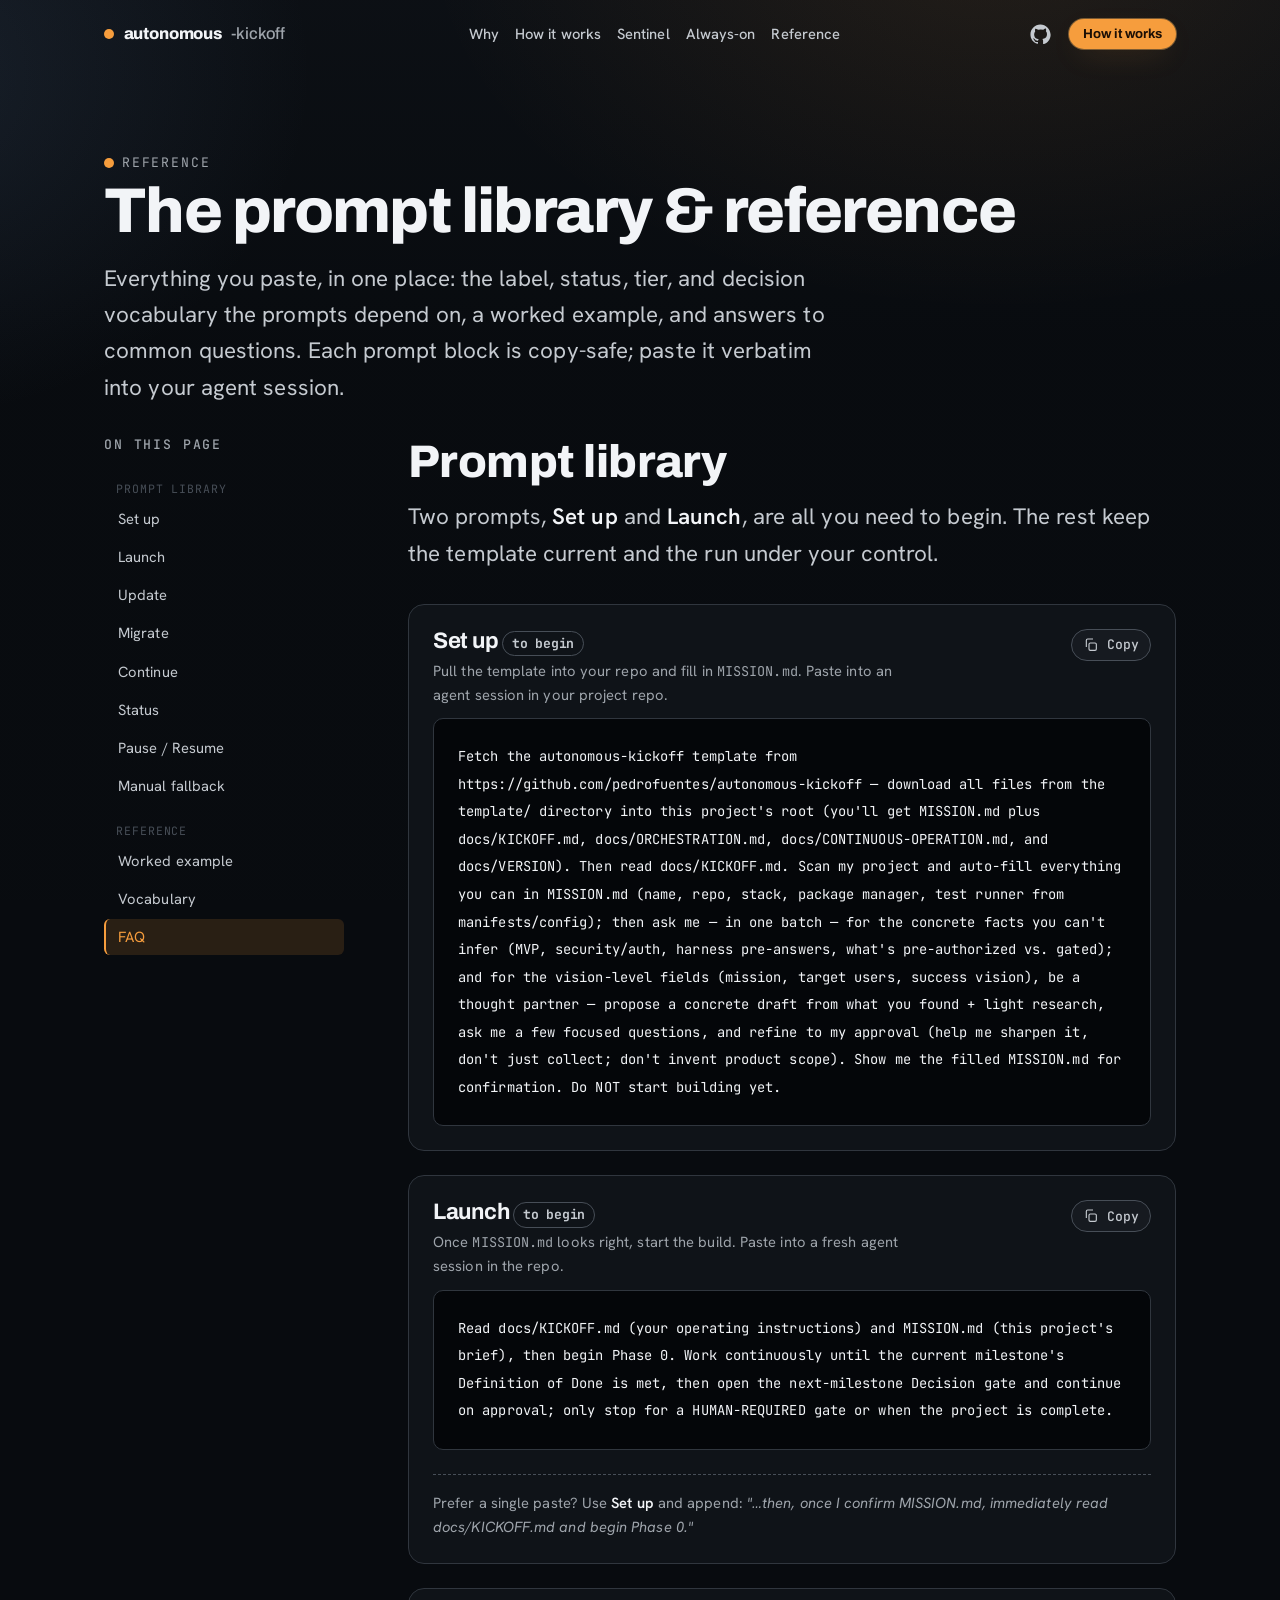
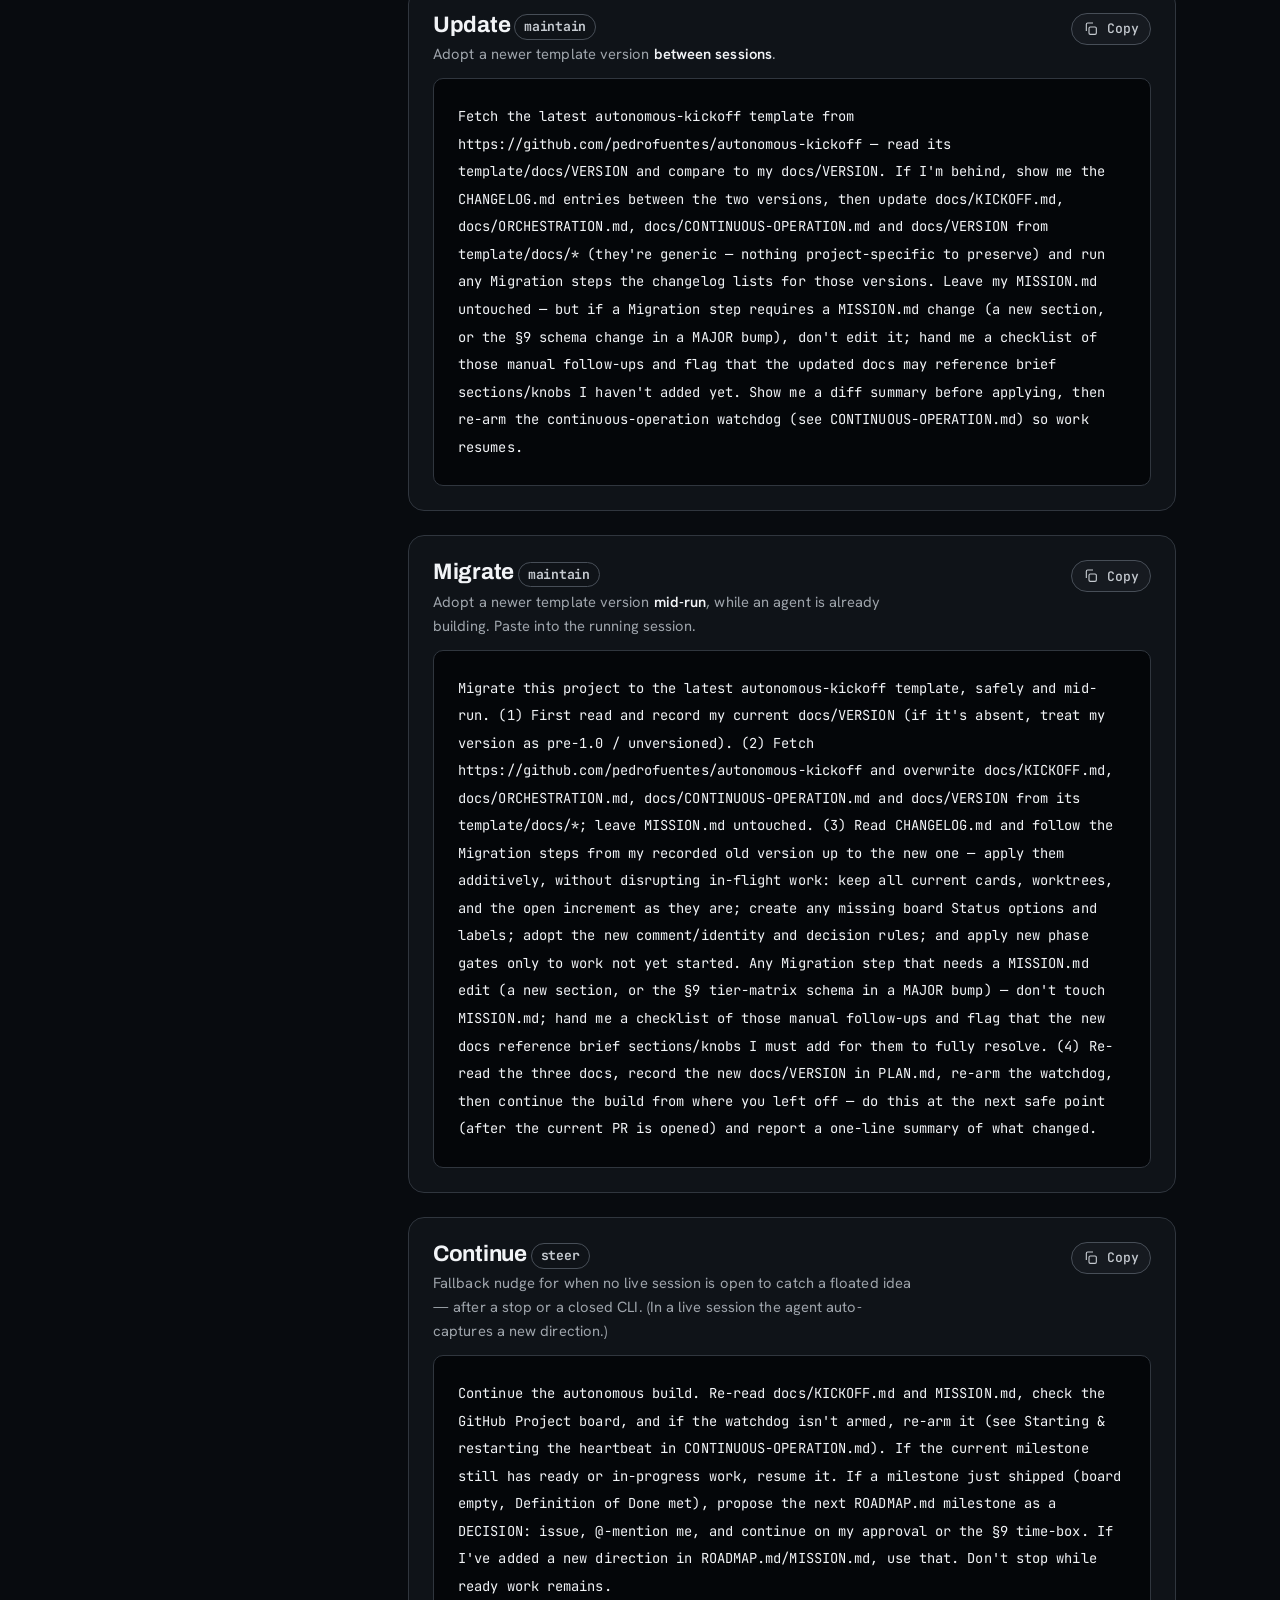
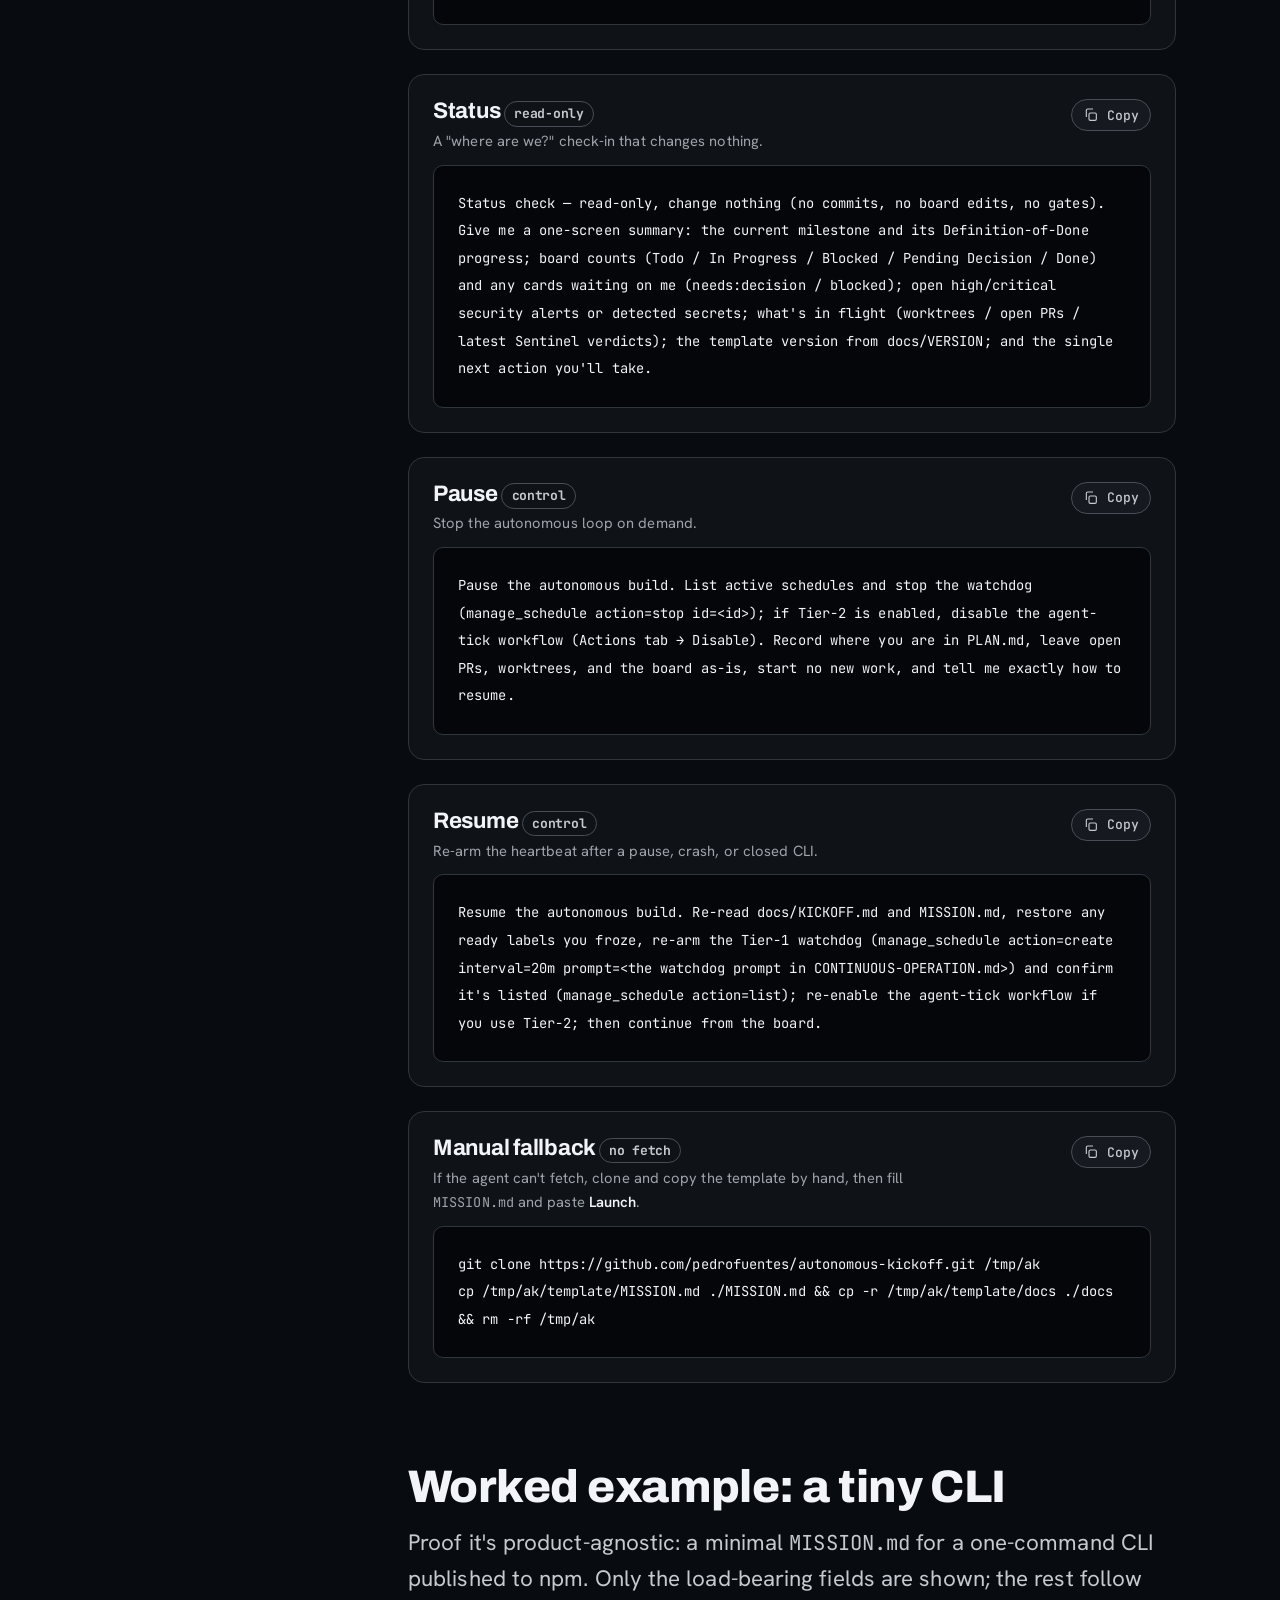
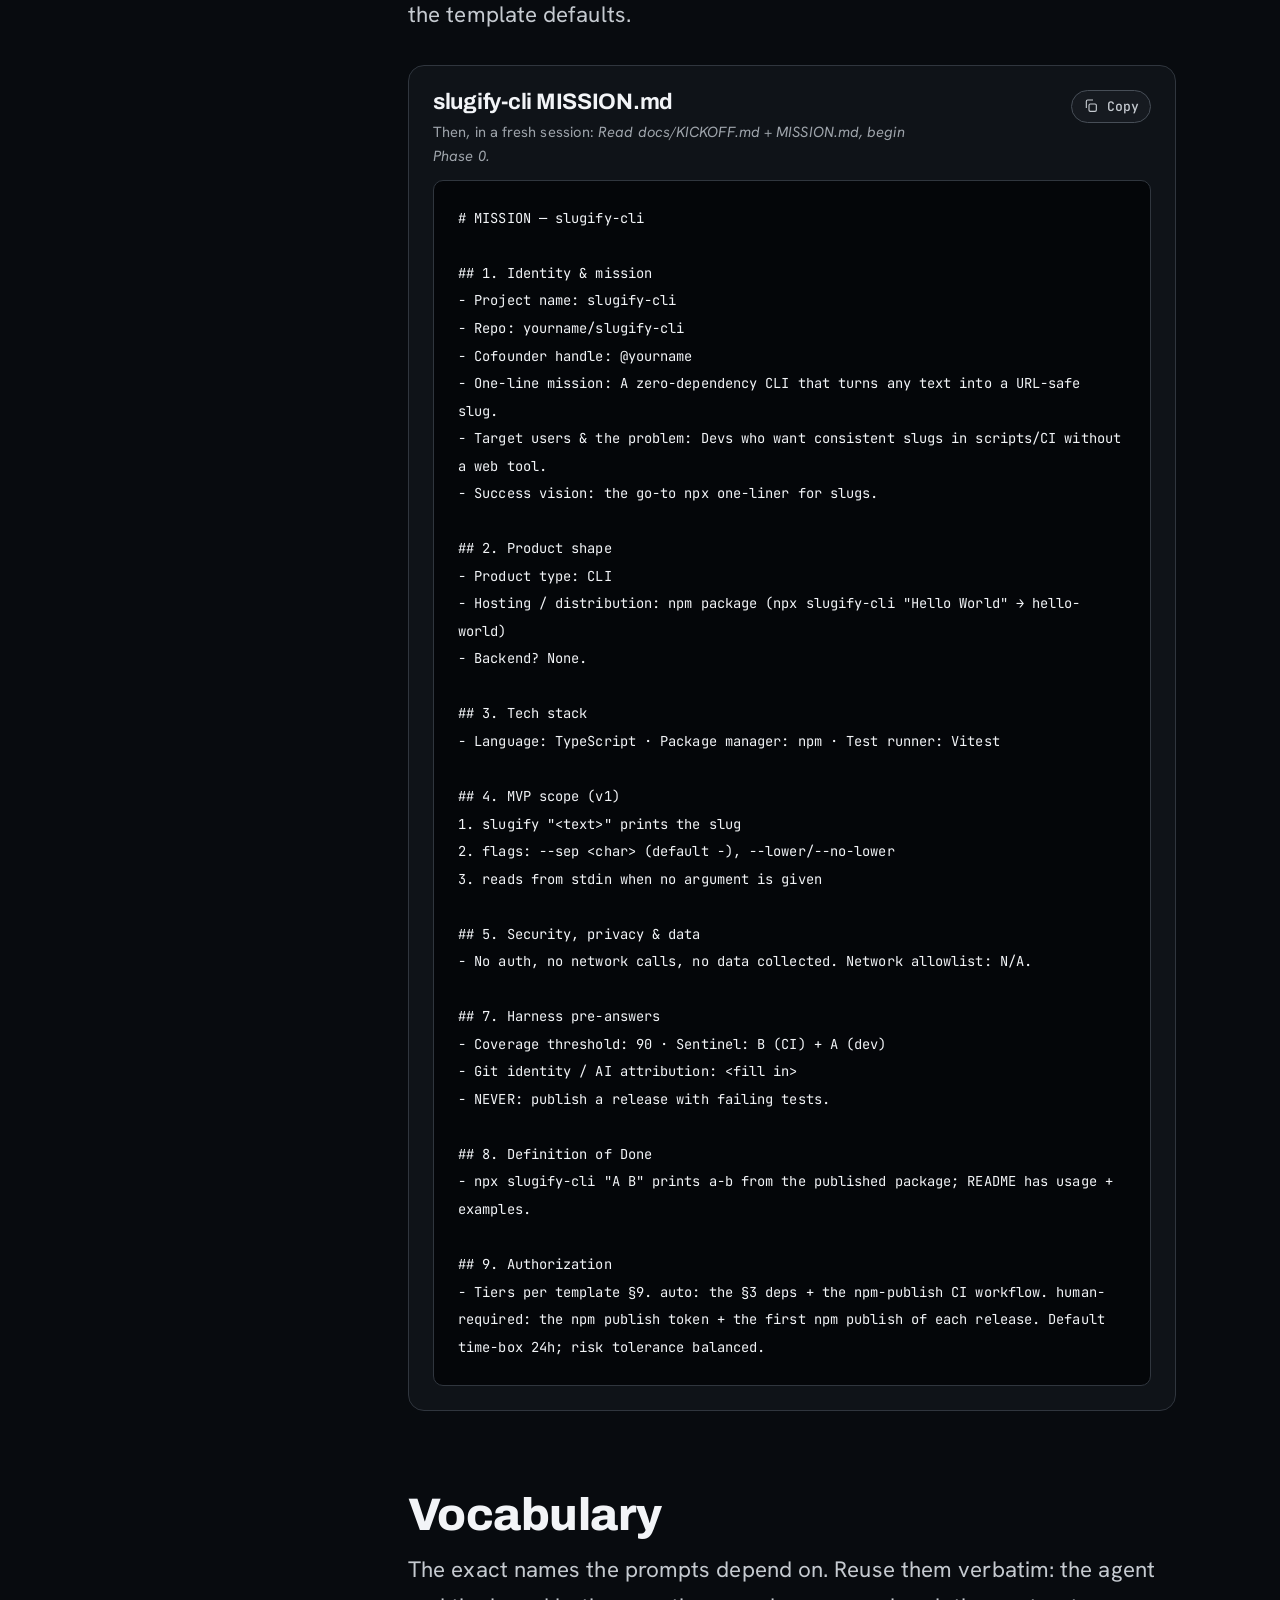
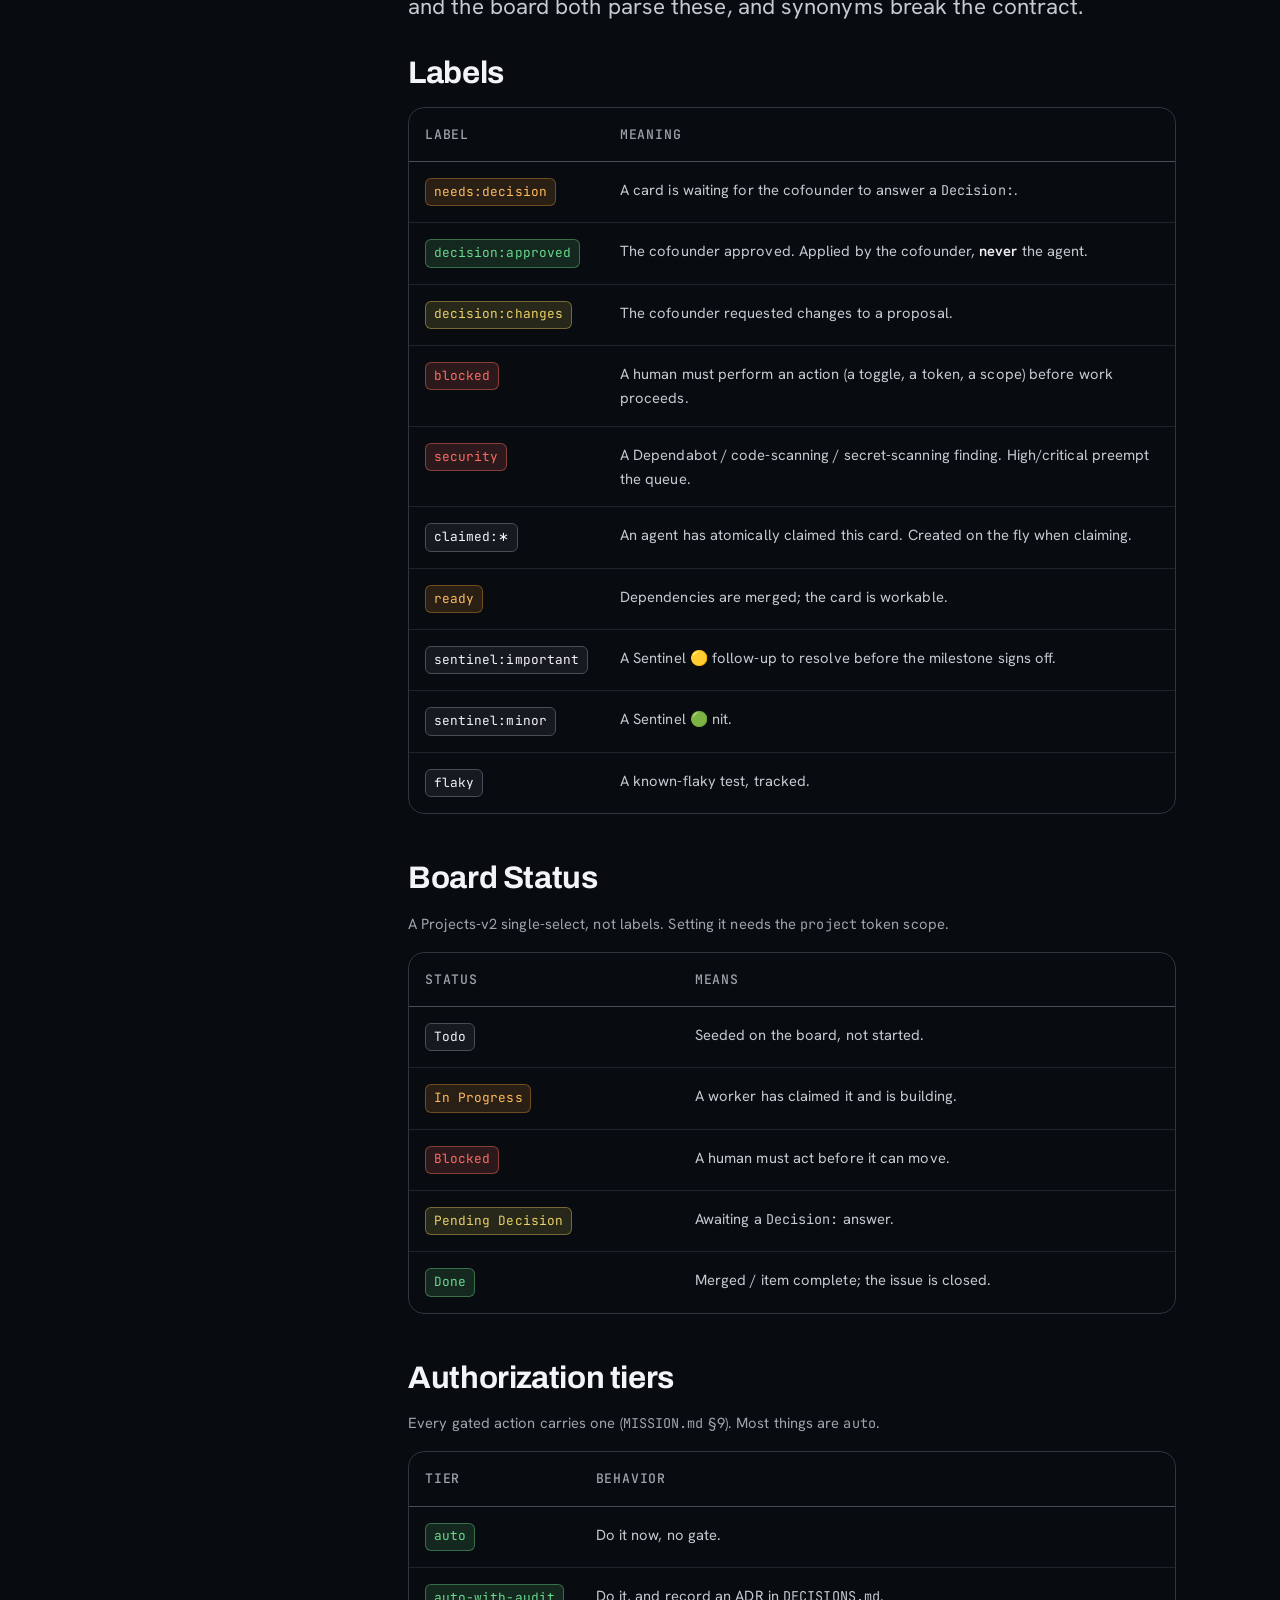
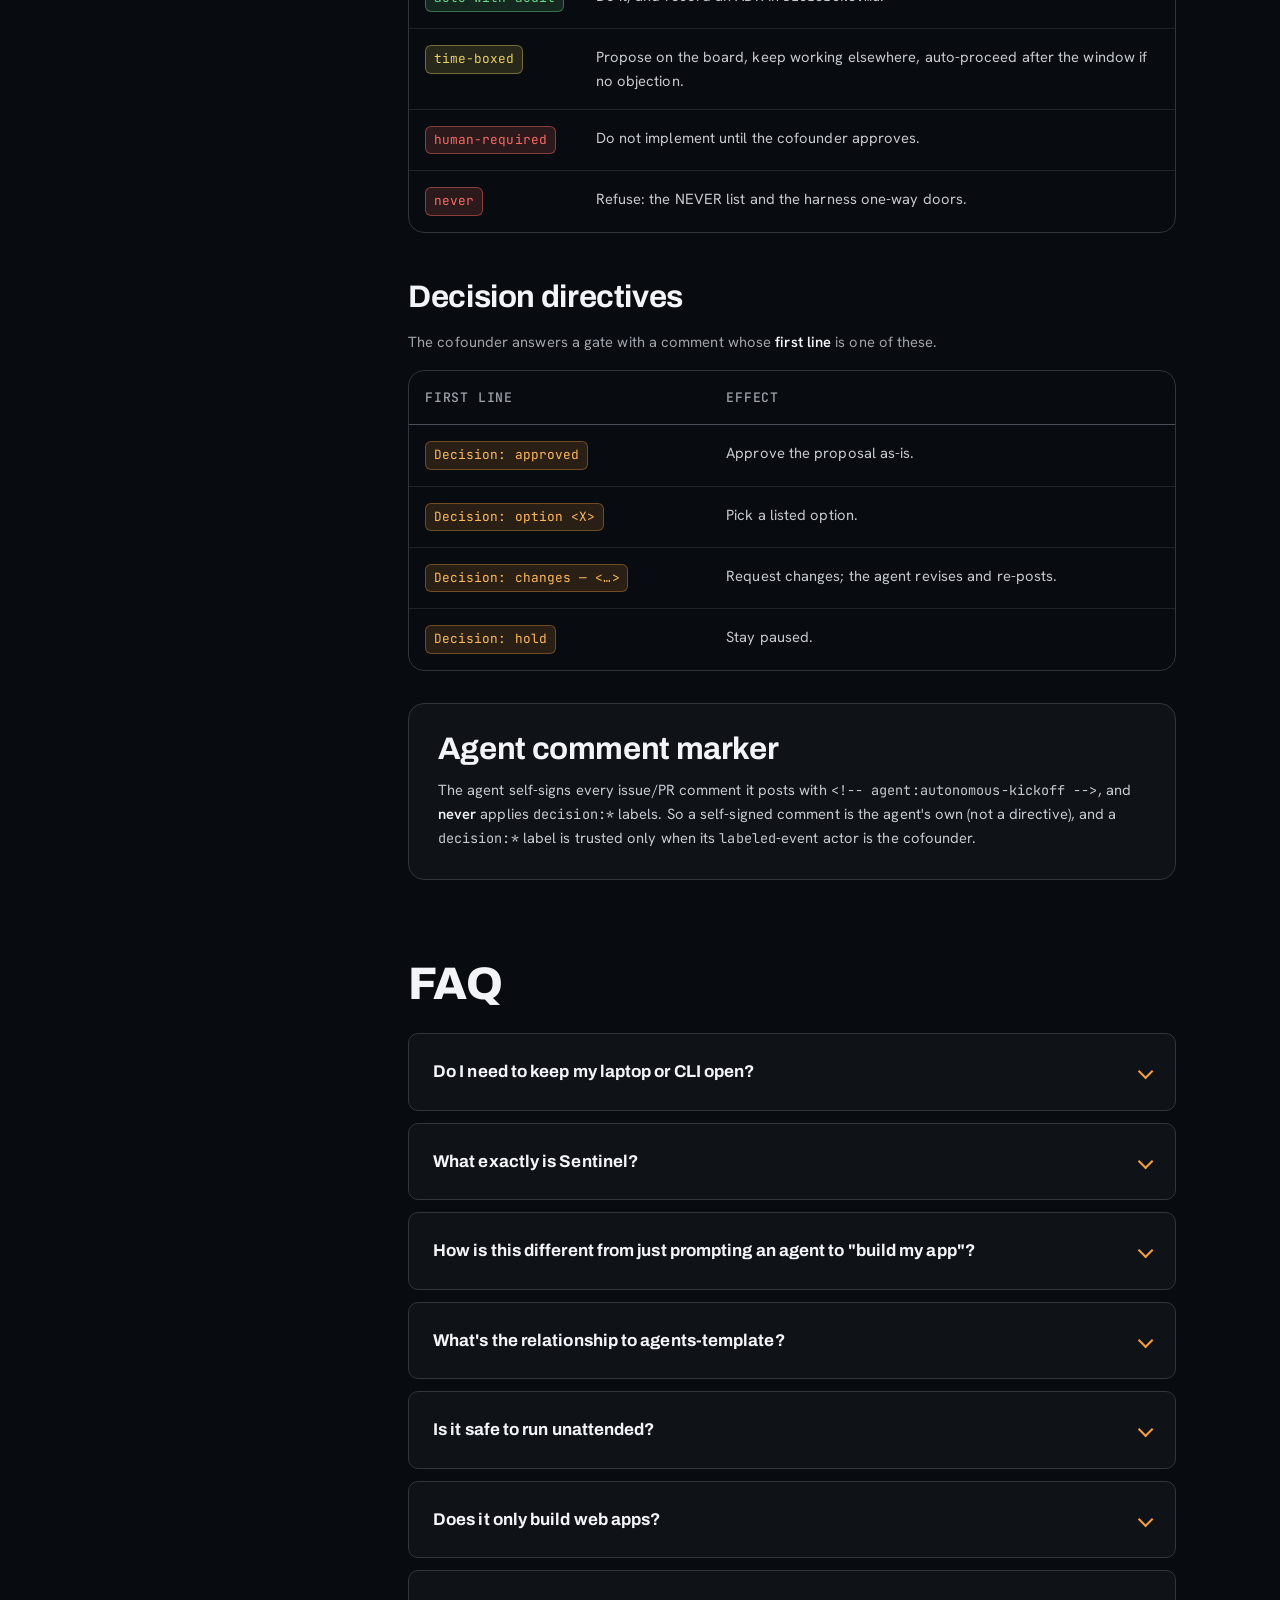
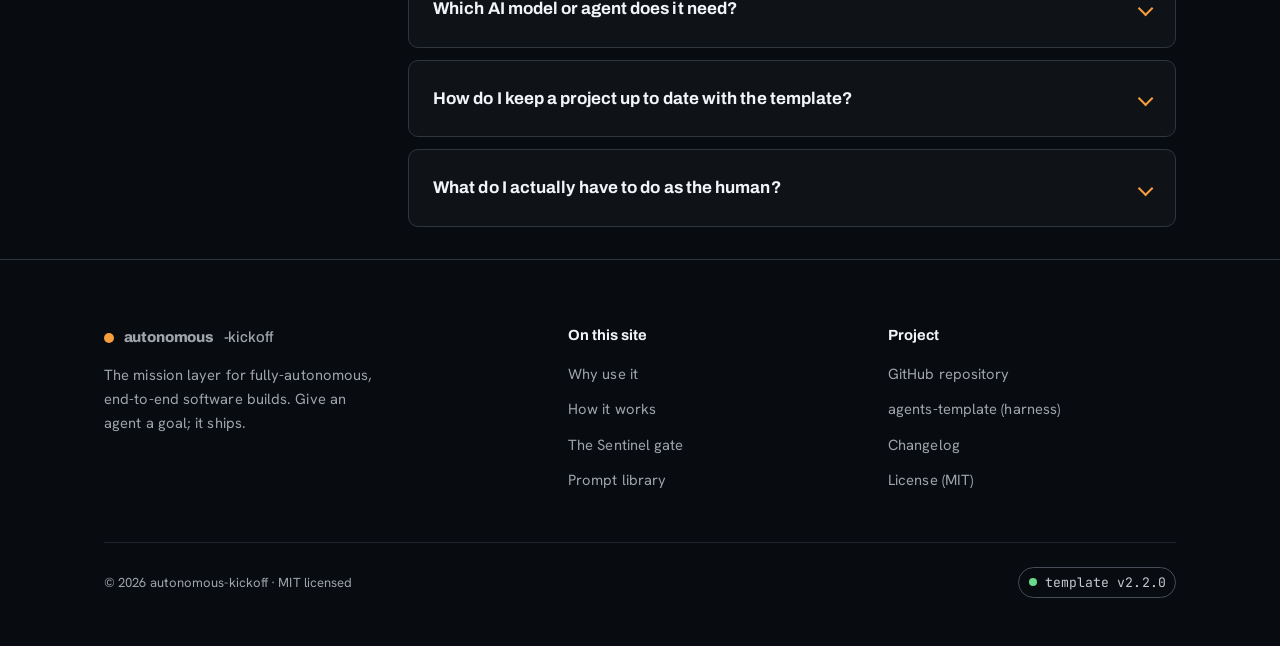
==== commit 273f5154: "feat: v2.2.0 — enforce gate-artifact delegation + auto-capture live cofounder ideas Close the delega" ====
--- a/site/reference.html
+++ b/site/reference.html
@@ -168,7 +168,7 @@
             <div class="prompt-head">
               <div class="prompt-title">
                 <h3><a href="#continue">Continue</a> <span class="prompt-tag">steer</span></h3>
-                <p class="prompt-when">Resume or kick the next round by hand: after a stop, a closed CLI, or to inject a new direction.</p>
+                <p class="prompt-when">Fallback nudge for when no live session is open to catch a floated idea &mdash; after a stop or a closed CLI. (In a live session the agent auto-captures a new direction.)</p>
               </div>
               <button class="copy-btn" type="button" data-copy-target="p-continue" data-copy-name="the Continue prompt">
                 <svg class="ico-copy" viewBox="0 0 24 24" aria-hidden="true"><rect x="9" y="9" width="11" height="11" rx="2"/><path d="M5 15V5a2 2 0 0 1 2-2h8"/></svg>
@@ -466,7 +466,7 @@
       </div>
       <div class="footer-bottom">
         <span>&copy; <span id="year">2026</span> autonomous-kickoff &middot; MIT licensed</span>
-        <span class="version-badge"><span class="dot" aria-hidden="true"></span> template v2.1.0</span>
+        <span class="version-badge"><span class="dot" aria-hidden="true"></span> template v2.2.0</span>
       </div>
     </div>
   </footer>
--- a/site/assets/css/styles.css
+++ b/site/assets/css/styles.css
@@ -208,8 +208,8 @@
 .why-tag--old { background: var(--surface); color: var(--muted); border: 1px solid var(--hairline); }
 .why-tag--new { background: var(--signal-dim); color: var(--signal); border: 1px solid color-mix(in oklch, var(--signal) 40%, transparent); }
 .why-list { list-style: none; padding: 0; display: grid; gap: var(--sp-3); }
-.why-list li { display: flex; gap: var(--sp-3); align-items: flex-start; font-size: var(--text-sm); color: var(--ink-2); }
-.why-list li::before { content: ""; flex: none; width: 1.15rem; height: 1.15rem; margin-top: 0.18rem; border-radius: 50%; background: var(--mark, var(--surface-hi)); }
+.why-list li { position: relative; padding-left: calc(1.15rem + var(--sp-3)); font-size: var(--text-sm); color: var(--ink-2); }
+.why-list li::before { content: ""; position: absolute; left: 0; top: 0.18rem; width: 1.15rem; height: 1.15rem; border-radius: 50%; background: var(--mark, var(--surface-hi)); }
 .why-col--new .why-list li::before { background: radial-gradient(circle at 50% 38%, var(--signal) 38%, transparent 42%), var(--signal-dim); }
 
 /* ---- Phase pipeline ----------------------------------------------------- */
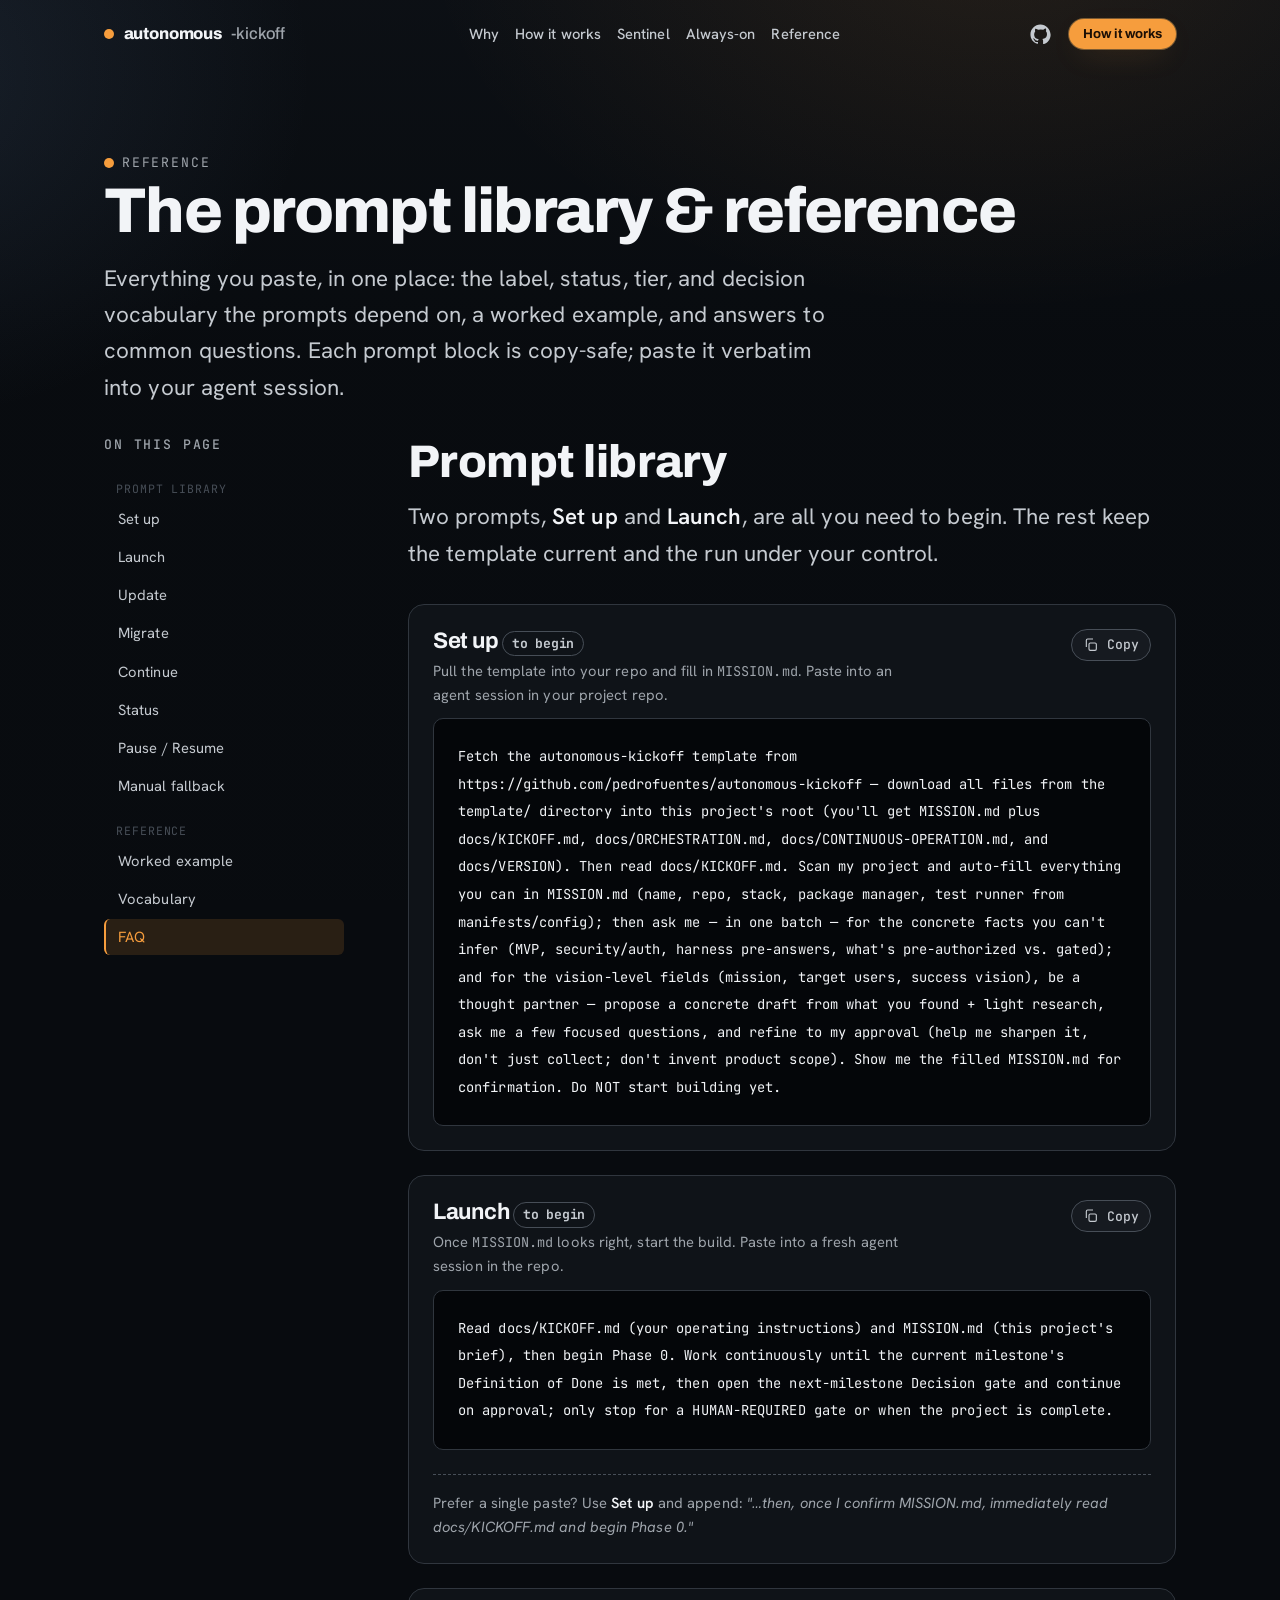
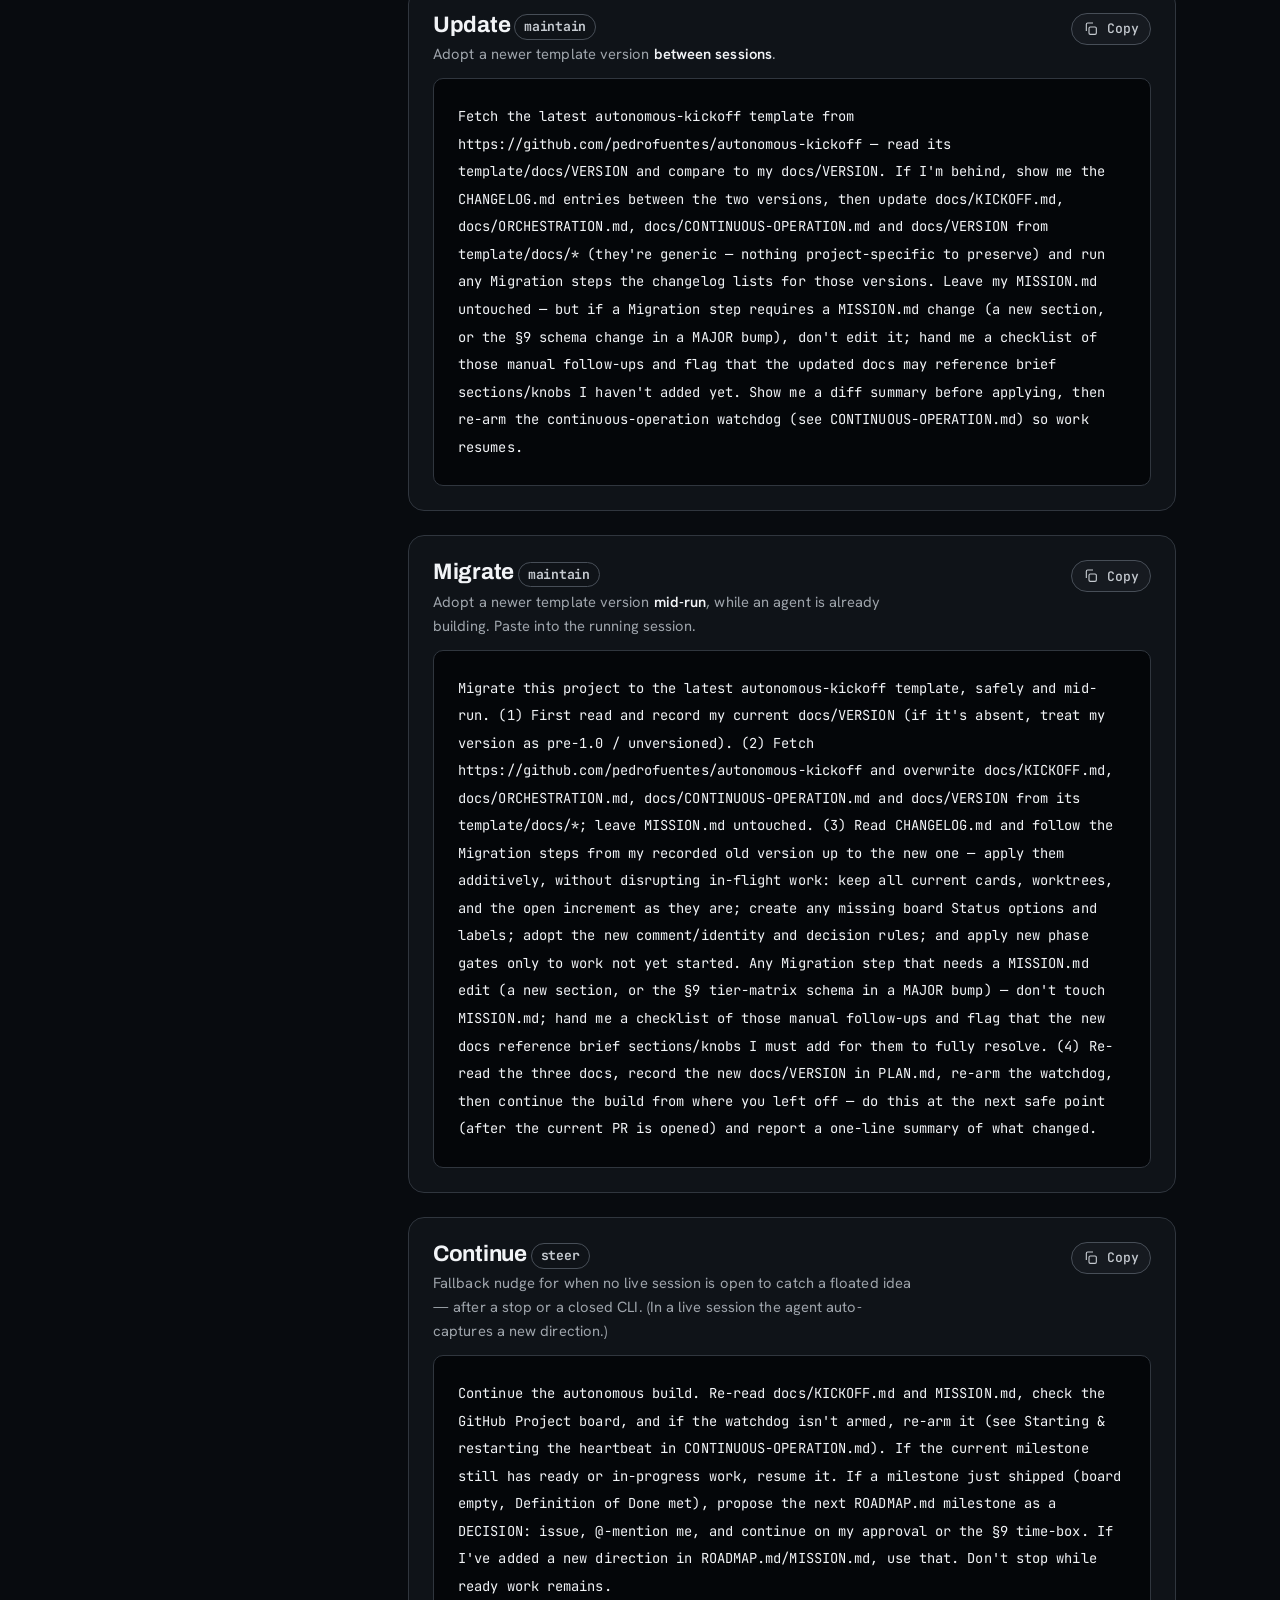
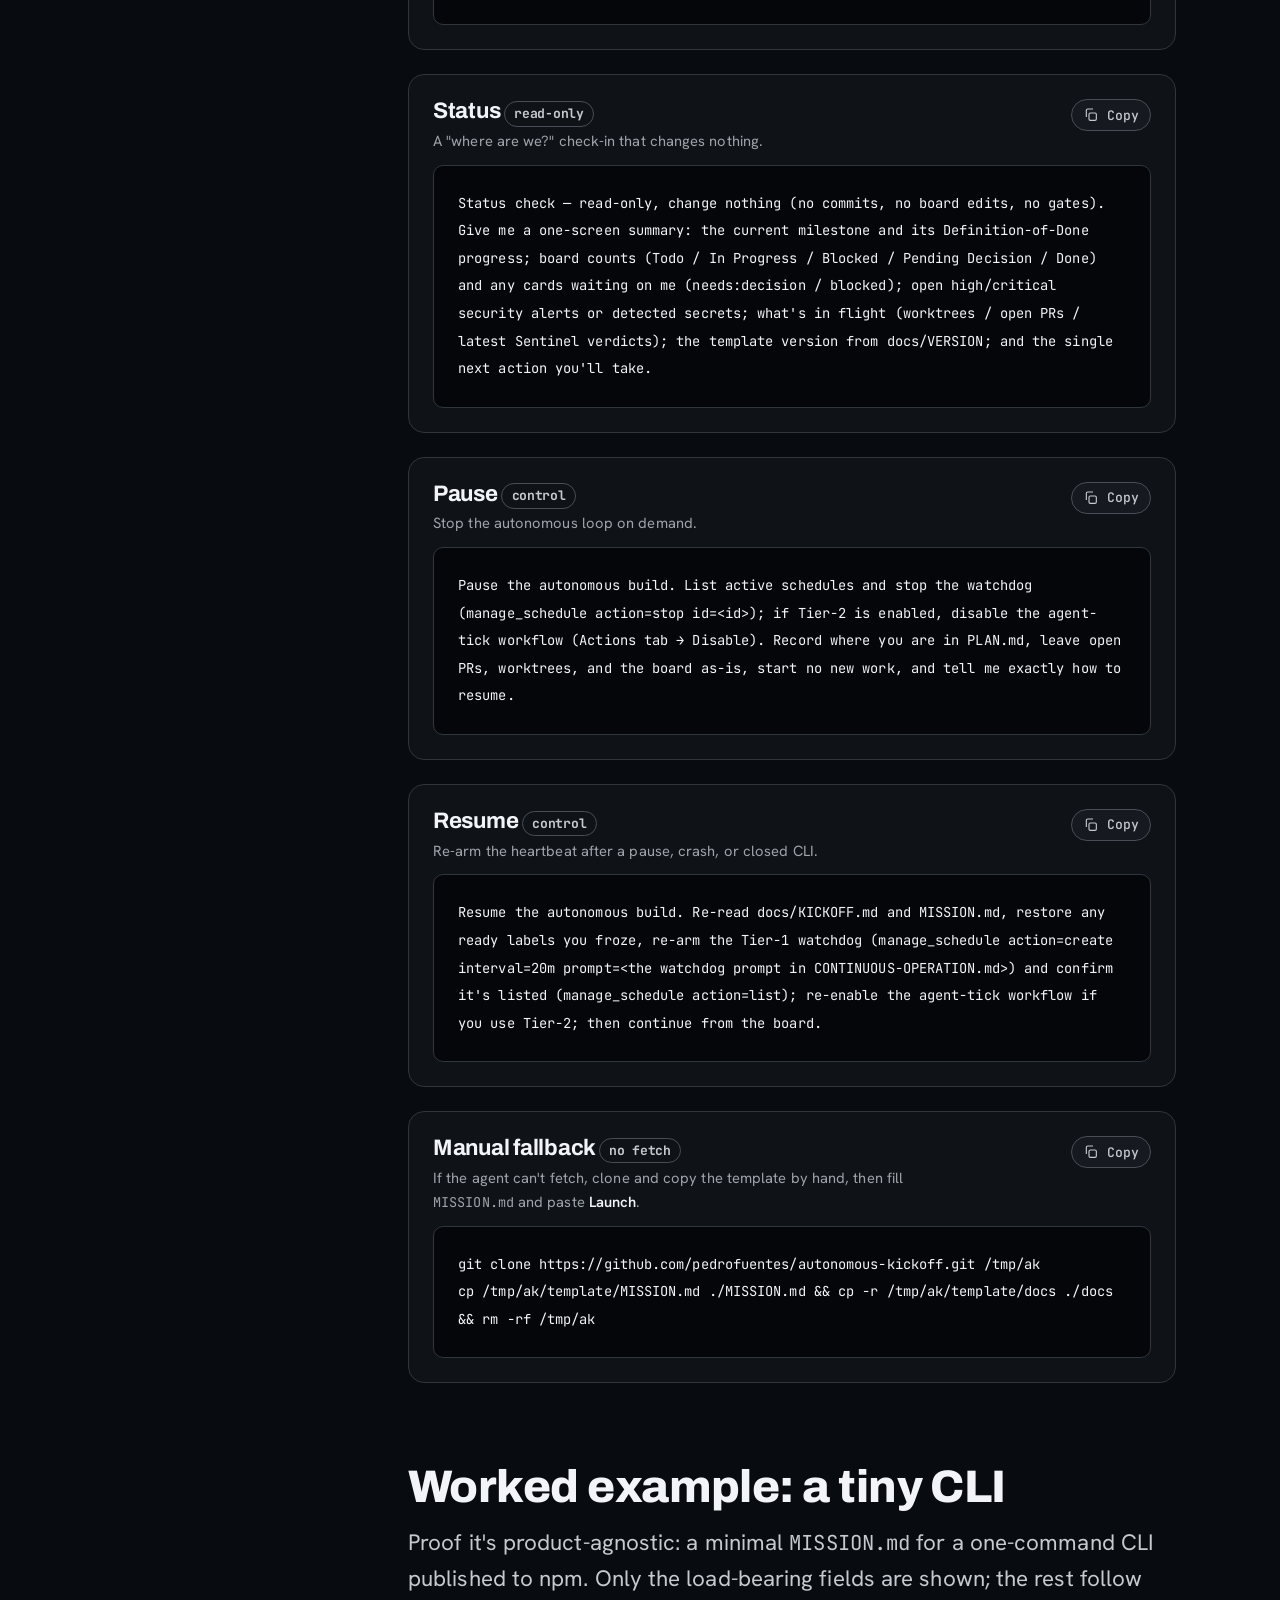
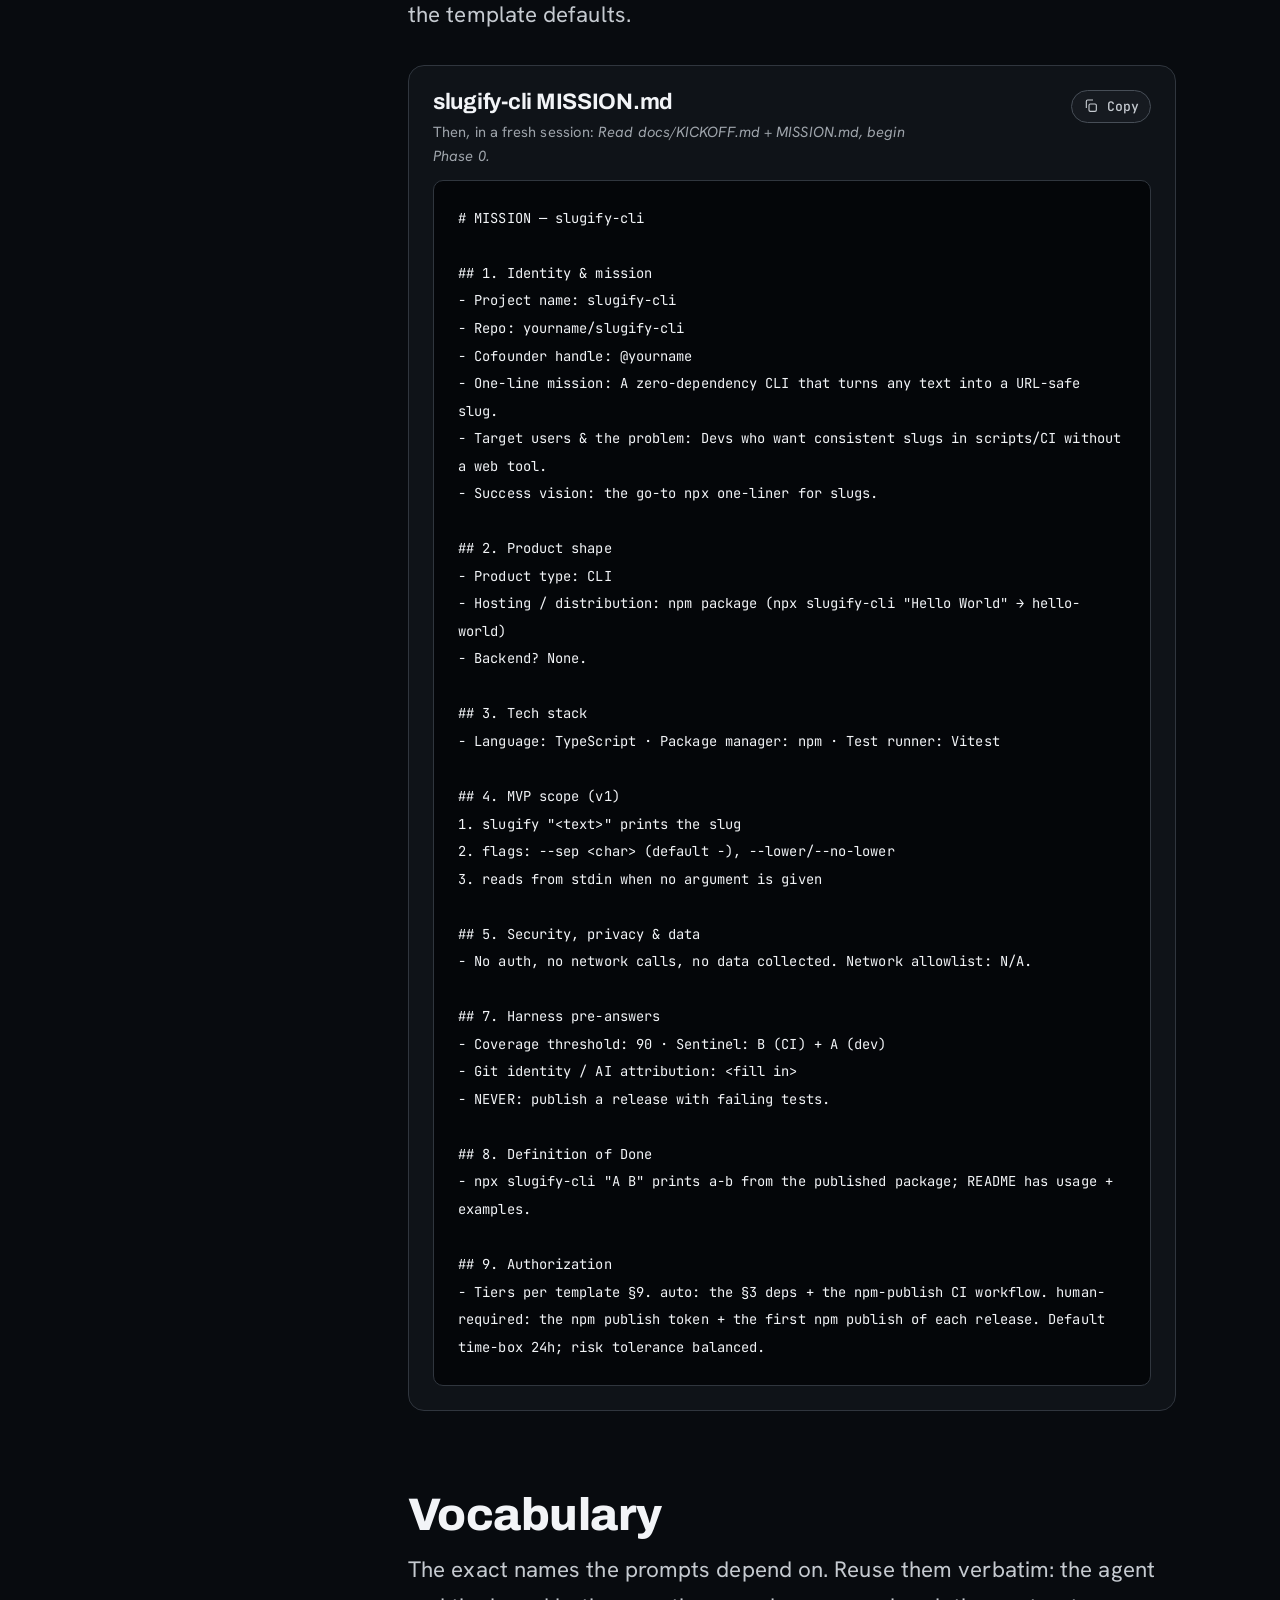
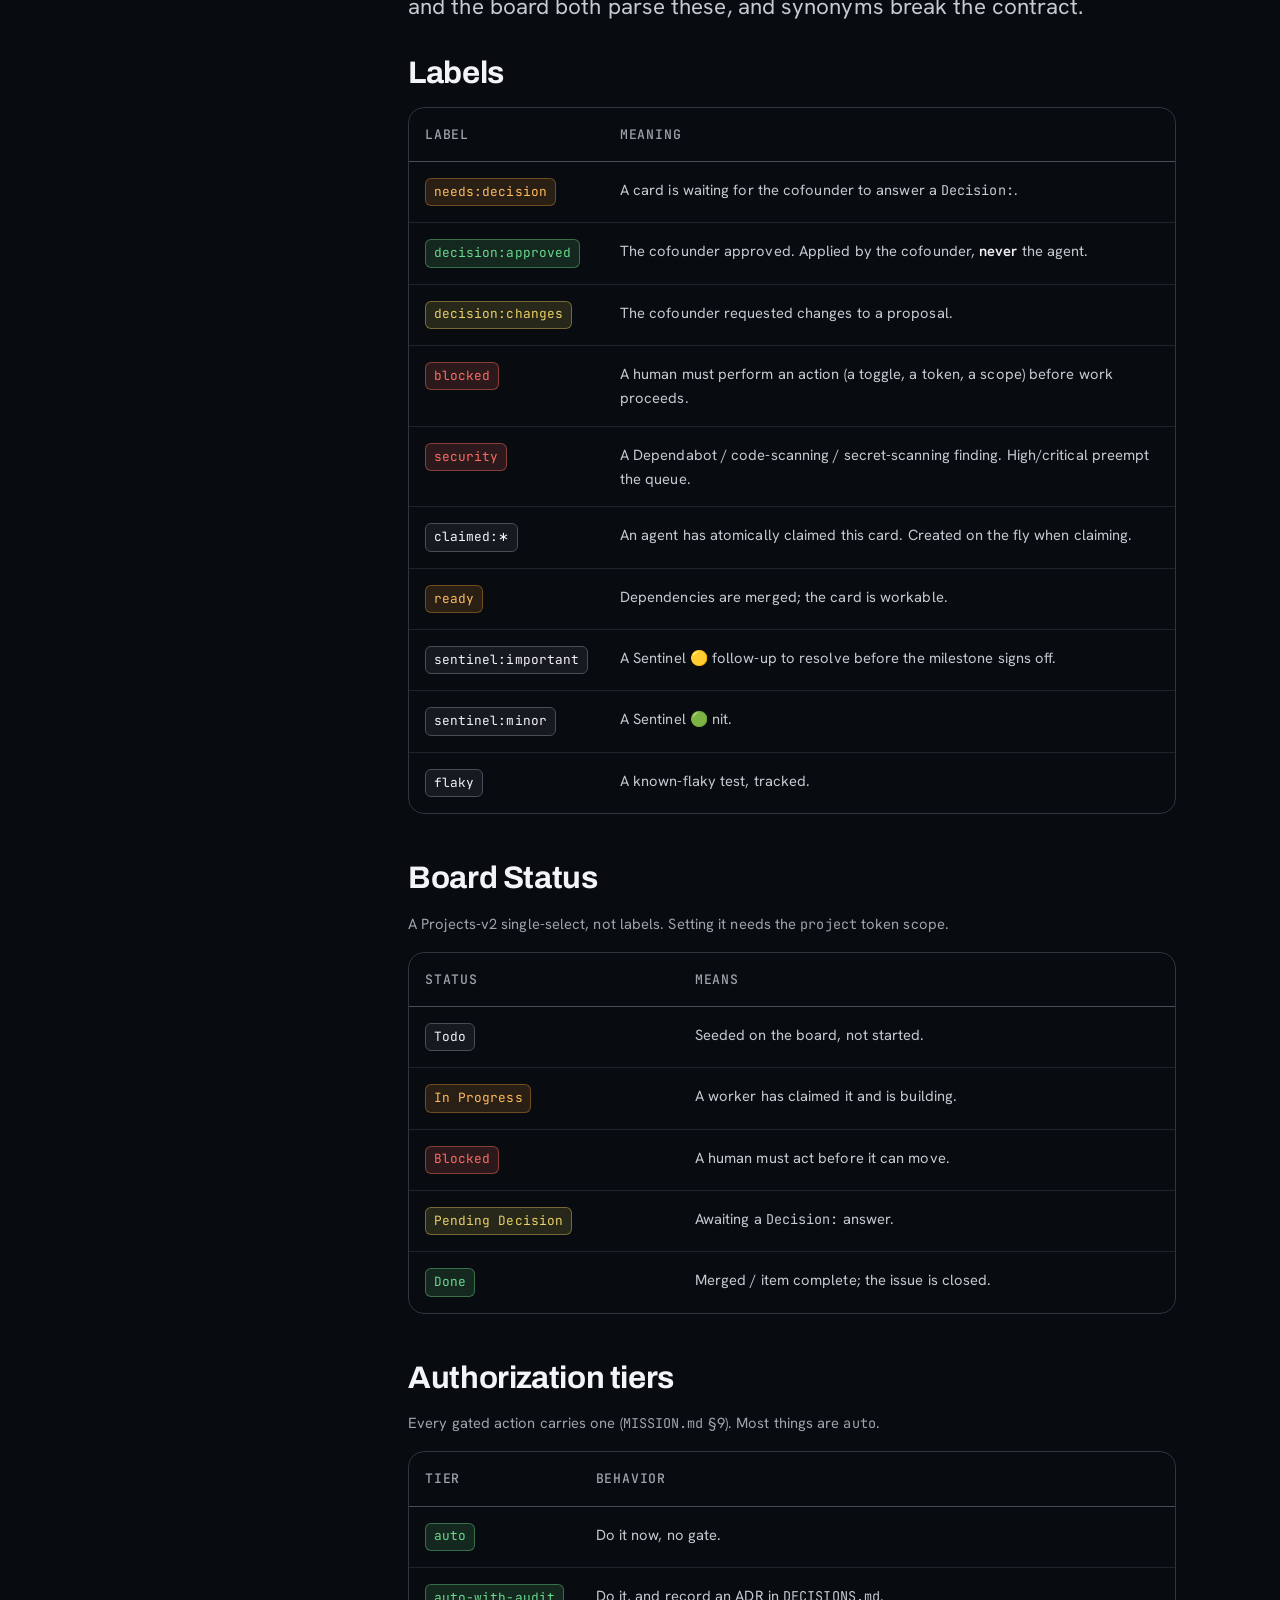
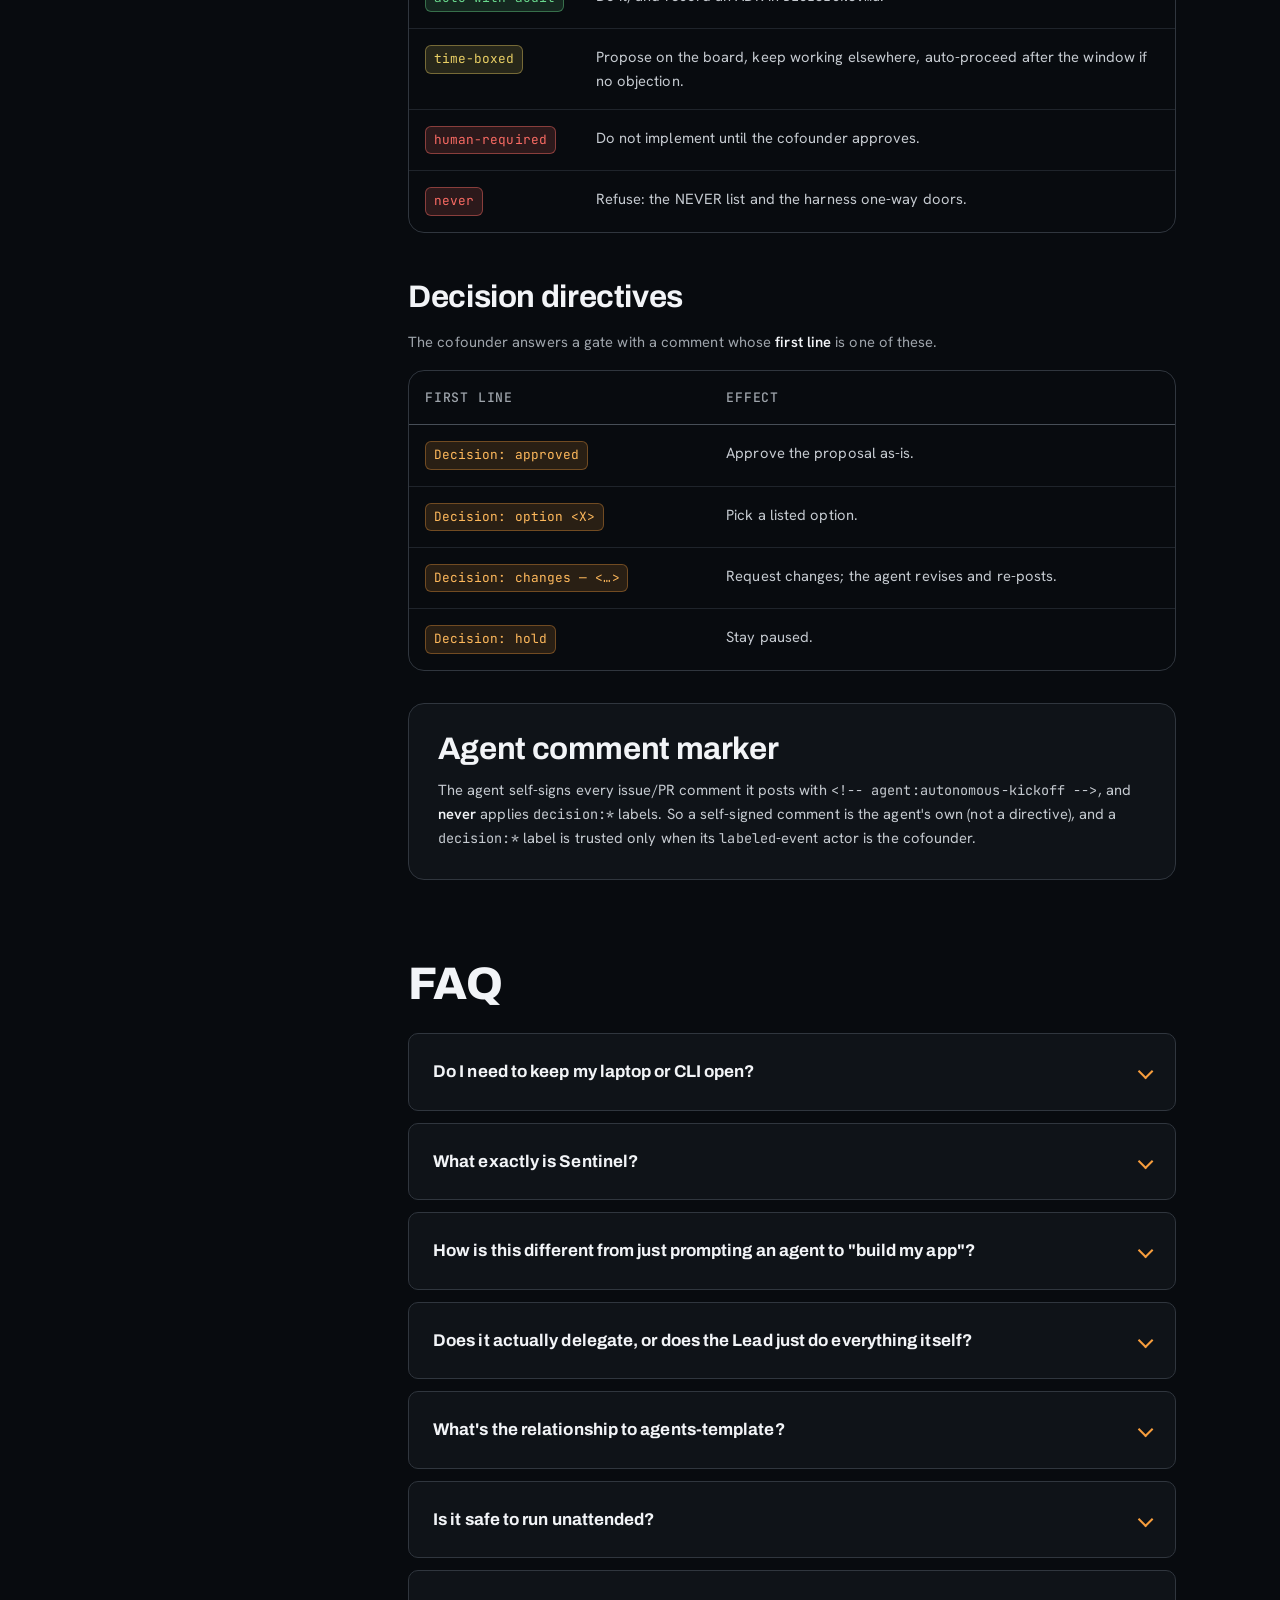
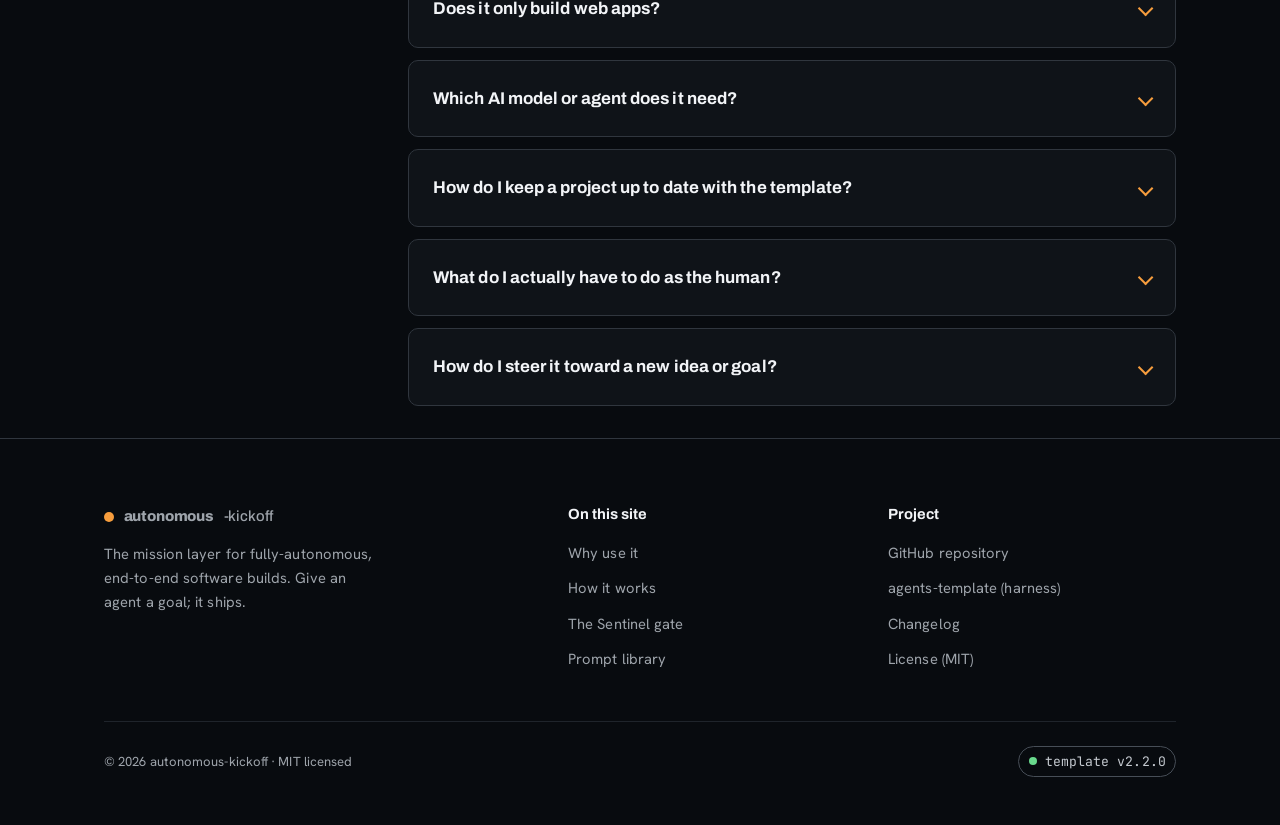
==== commit fe875483: "docs(site): reflect v2.2.0 — delegation enforcement + live-idea auto-capture Surface the two v2.2.0 " ====
--- a/site/reference.html
+++ b/site/reference.html
@@ -396,6 +396,12 @@
               </div>
             </details>
             <details>
+              <summary>Does it actually delegate, or does the Lead just do everything itself?</summary>
+              <div class="faq-body">
+                <p>It delegates by construction. Every gate artifact &mdash; research, the PRD, UX, architecture, and the test/QA suites &mdash; is <strong>authored by a specialist sub-agent, never the Lead</strong> (<code>producer&nbsp;&ne;&nbsp;Lead</code>), and a different sub-agent red-teams it. A per-gate self-check records both before the gate passes, and the watchdog audits the delegation ledger and flags a <em>Lead-solo collapse</em> if the Lead authored its own work &mdash; so implementation is never the only phase that gets delegated.</p>
+              </div>
+            </details>
+            <details>
               <summary>What's the relationship to agents-template?</summary>
               <div class="faq-body">
                 <p><strong>agents-template</strong> is the harness: the quality rules (TDD, worktrees, the Sentinel gate). <strong>autonomous-kickoff</strong> is the mission layer on top that turns a goal into a shipped product. Phase 0 of the kickoff bootstraps the harness, and that bootstrap is isolated to a single paragraph, so swapping to a different harness is a one-section change.</p>
@@ -429,6 +435,12 @@
               <summary>What do I actually have to do as the human?</summary>
               <div class="faq-body">
                 <p>Fill in <code>MISSION.md</code> (the Set up prompt does most of it with you), provision an agent identity or opt into attended mode, then answer gate decisions when you're @-mentioned. You're the cofounder and the unblock path; the agent does the building.</p>
+              </div>
+            </details>
+            <details>
+              <summary>How do I steer it toward a new idea or goal?</summary>
+              <div class="faq-body">
+                <p>Just talk to it. Float an idea in a live session &mdash; at a milestone boundary or mid-build &mdash; and the agent treats it as a first-class trigger: it shapes the idea with you, confirms it, records it to your <code>ROADMAP.md</code> / <code>MISSION.md</code>, and continues, with no special prompt to paste. Casual musing is shaped and confirmed before it becomes committed scope, and a mid-build idea is queued so it never derails the active milestone. When no live session is open to catch the idea, the <a href="#continue">Continue</a> prompt is the fallback.</p>
               </div>
             </details>
           </div>
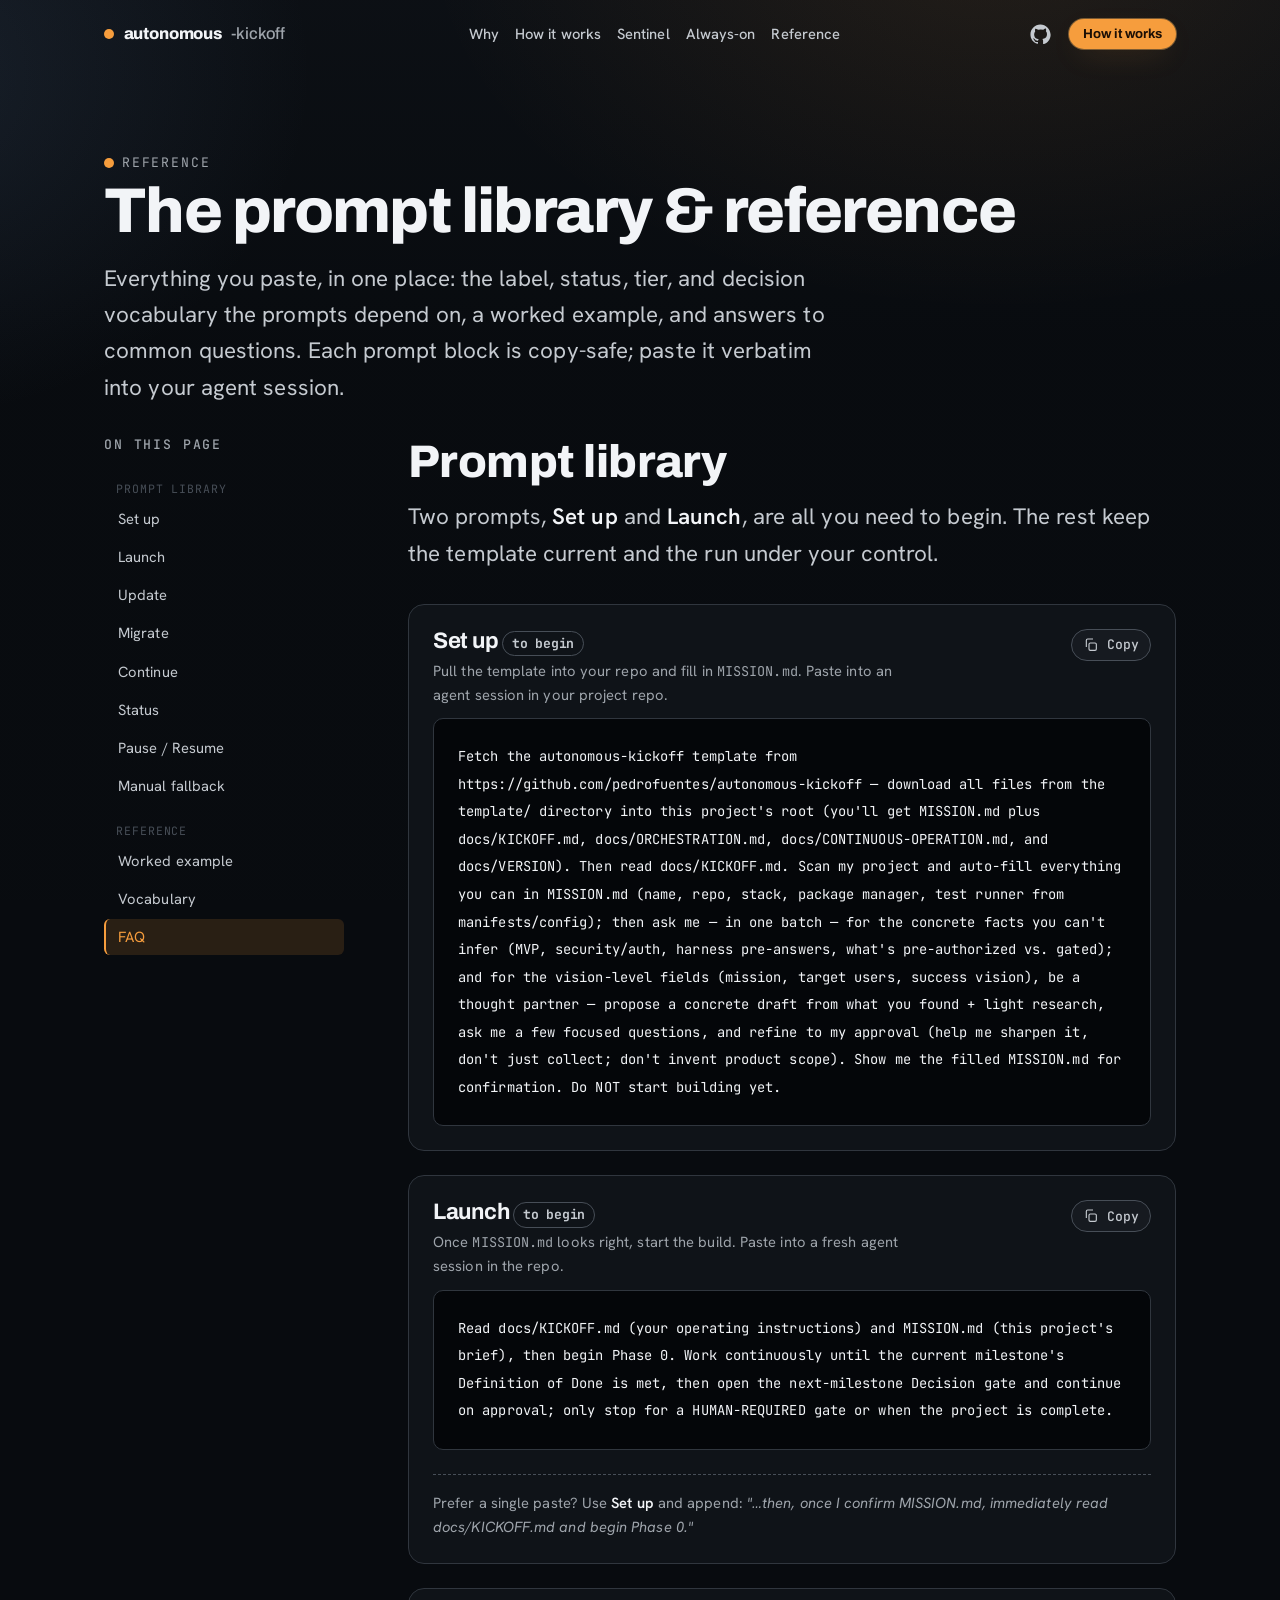
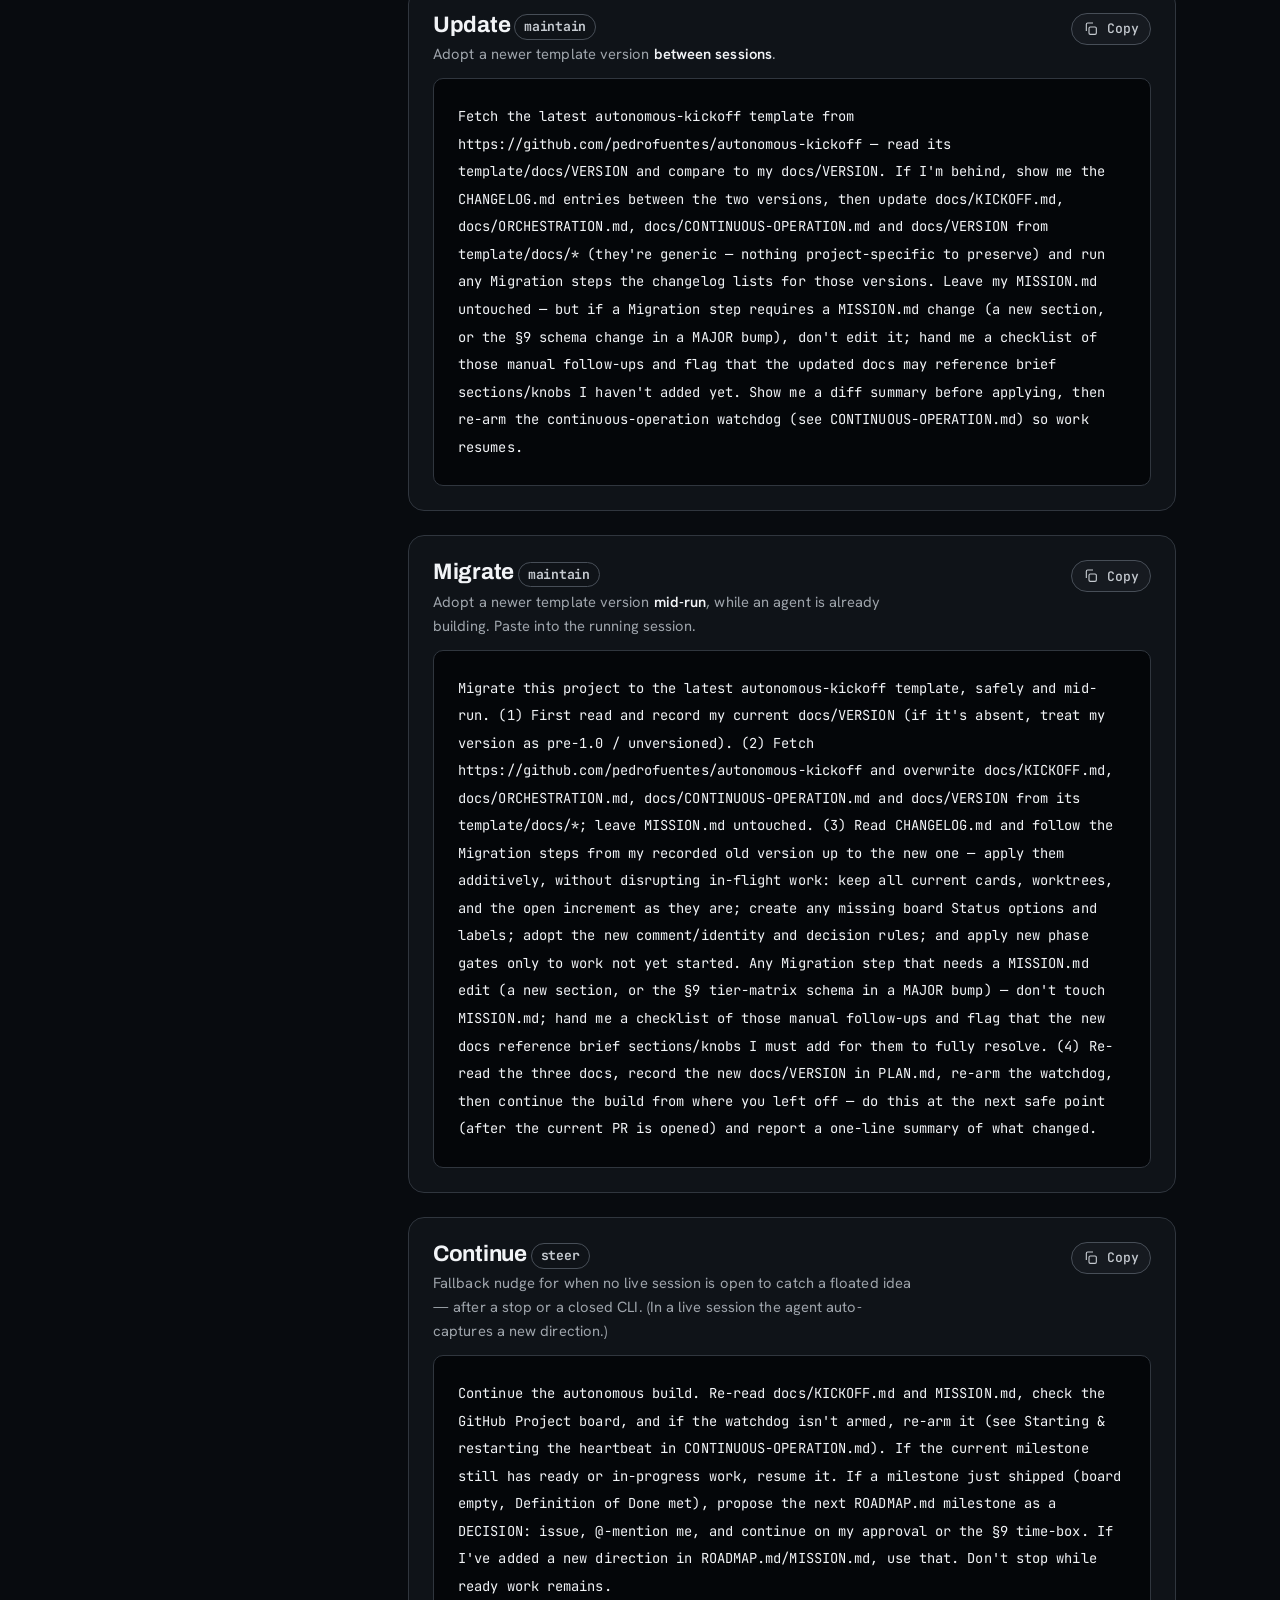
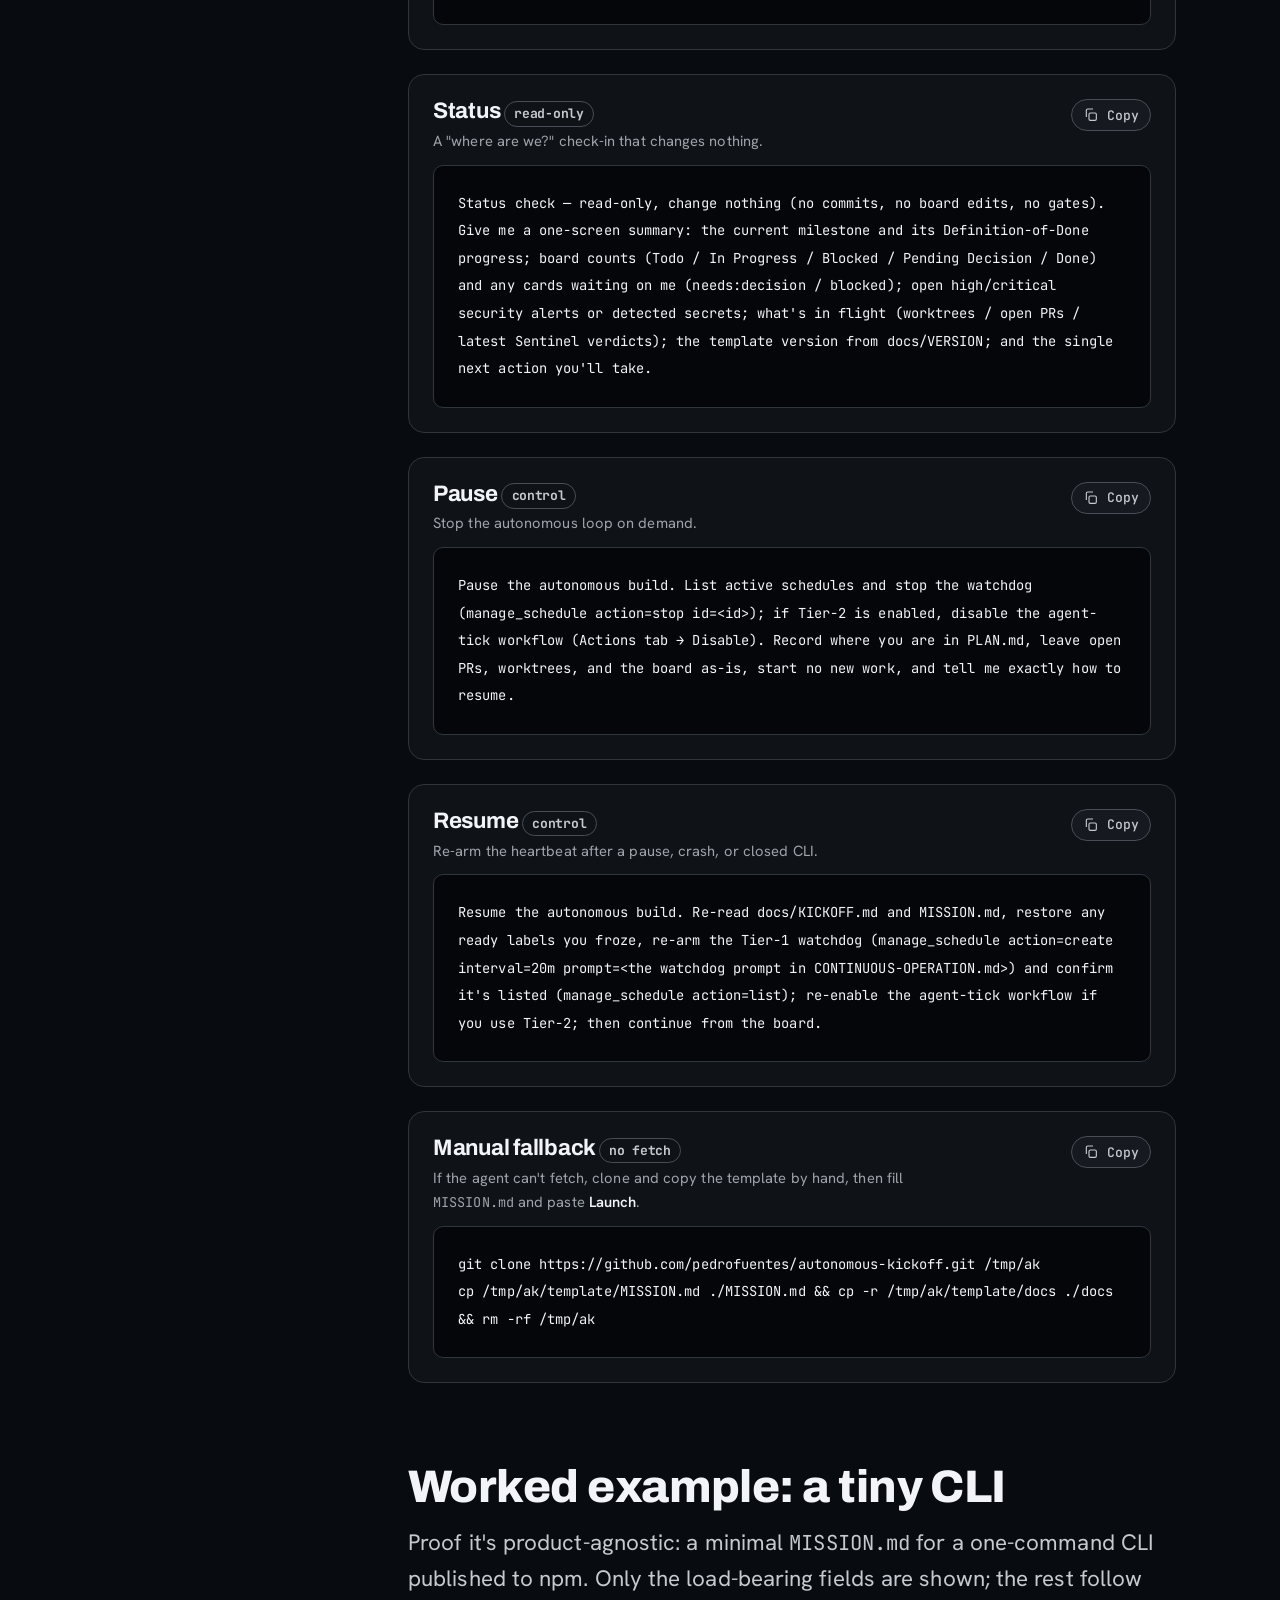
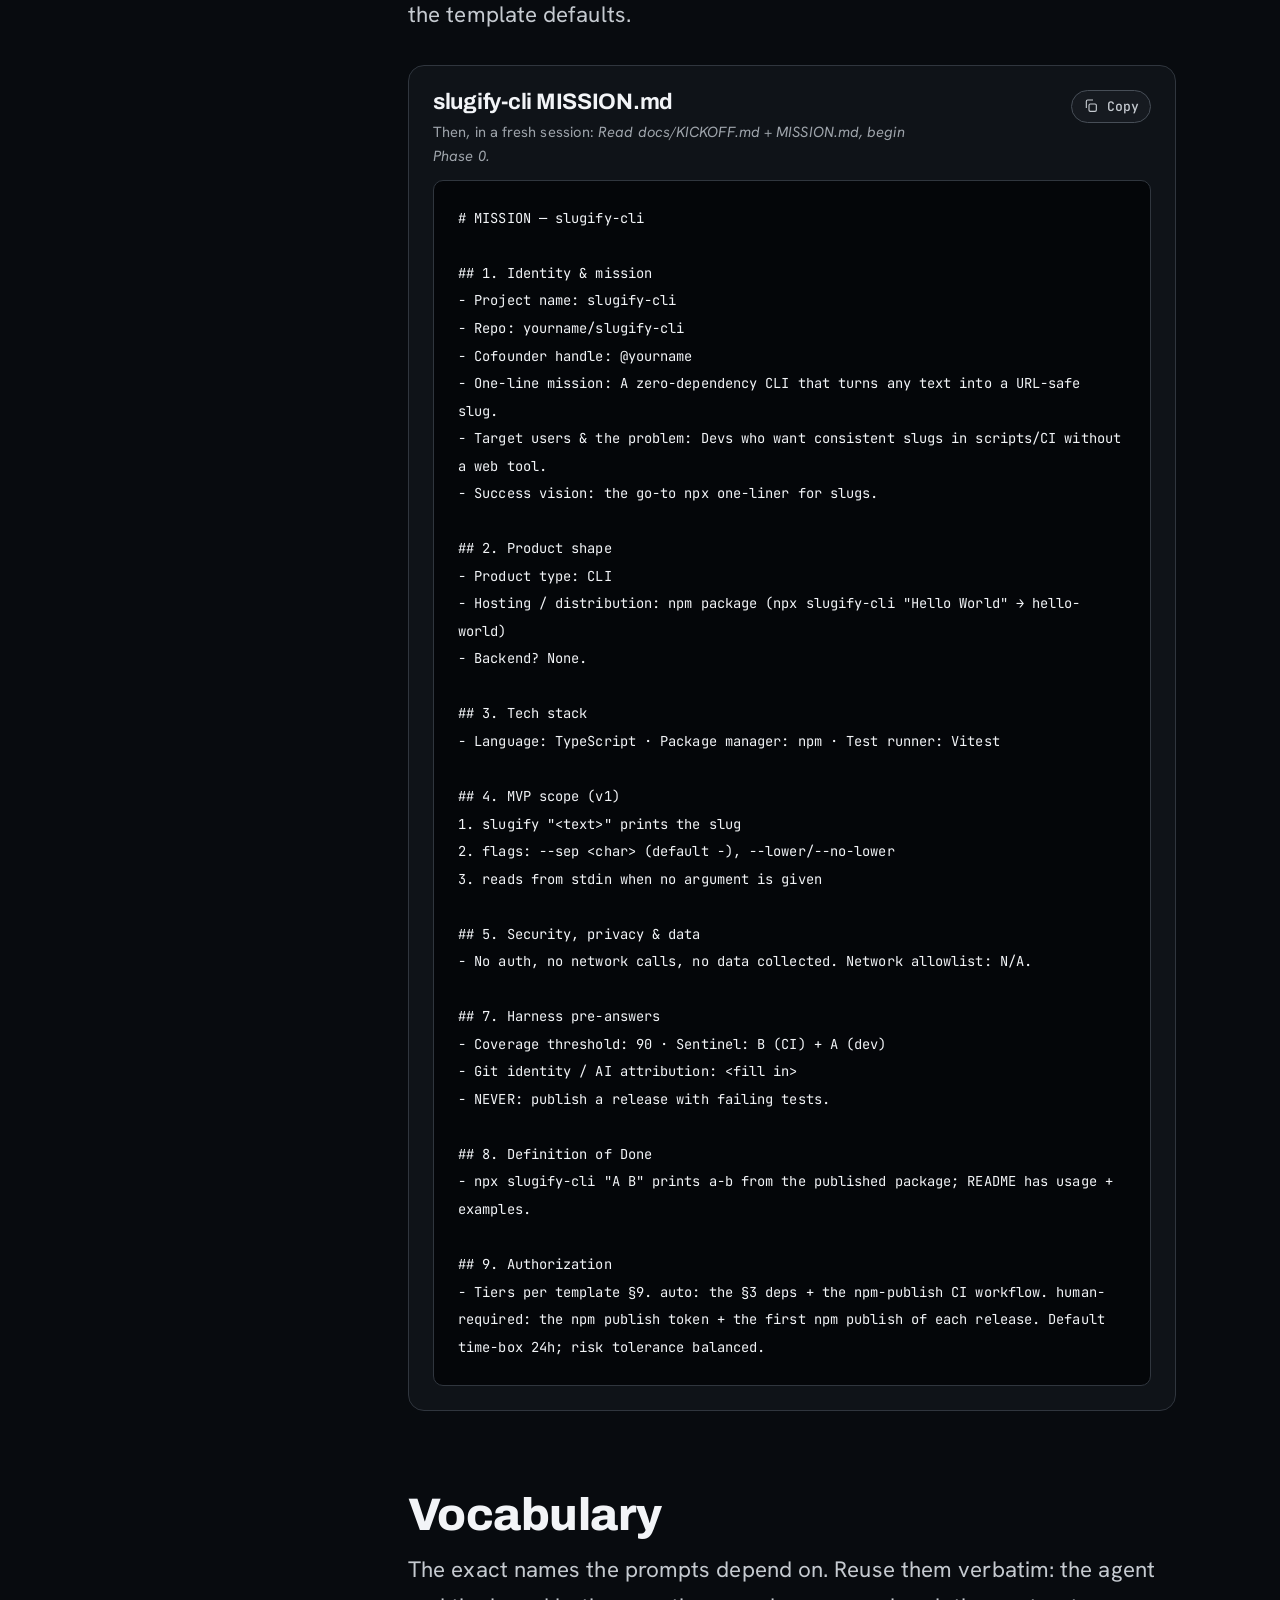
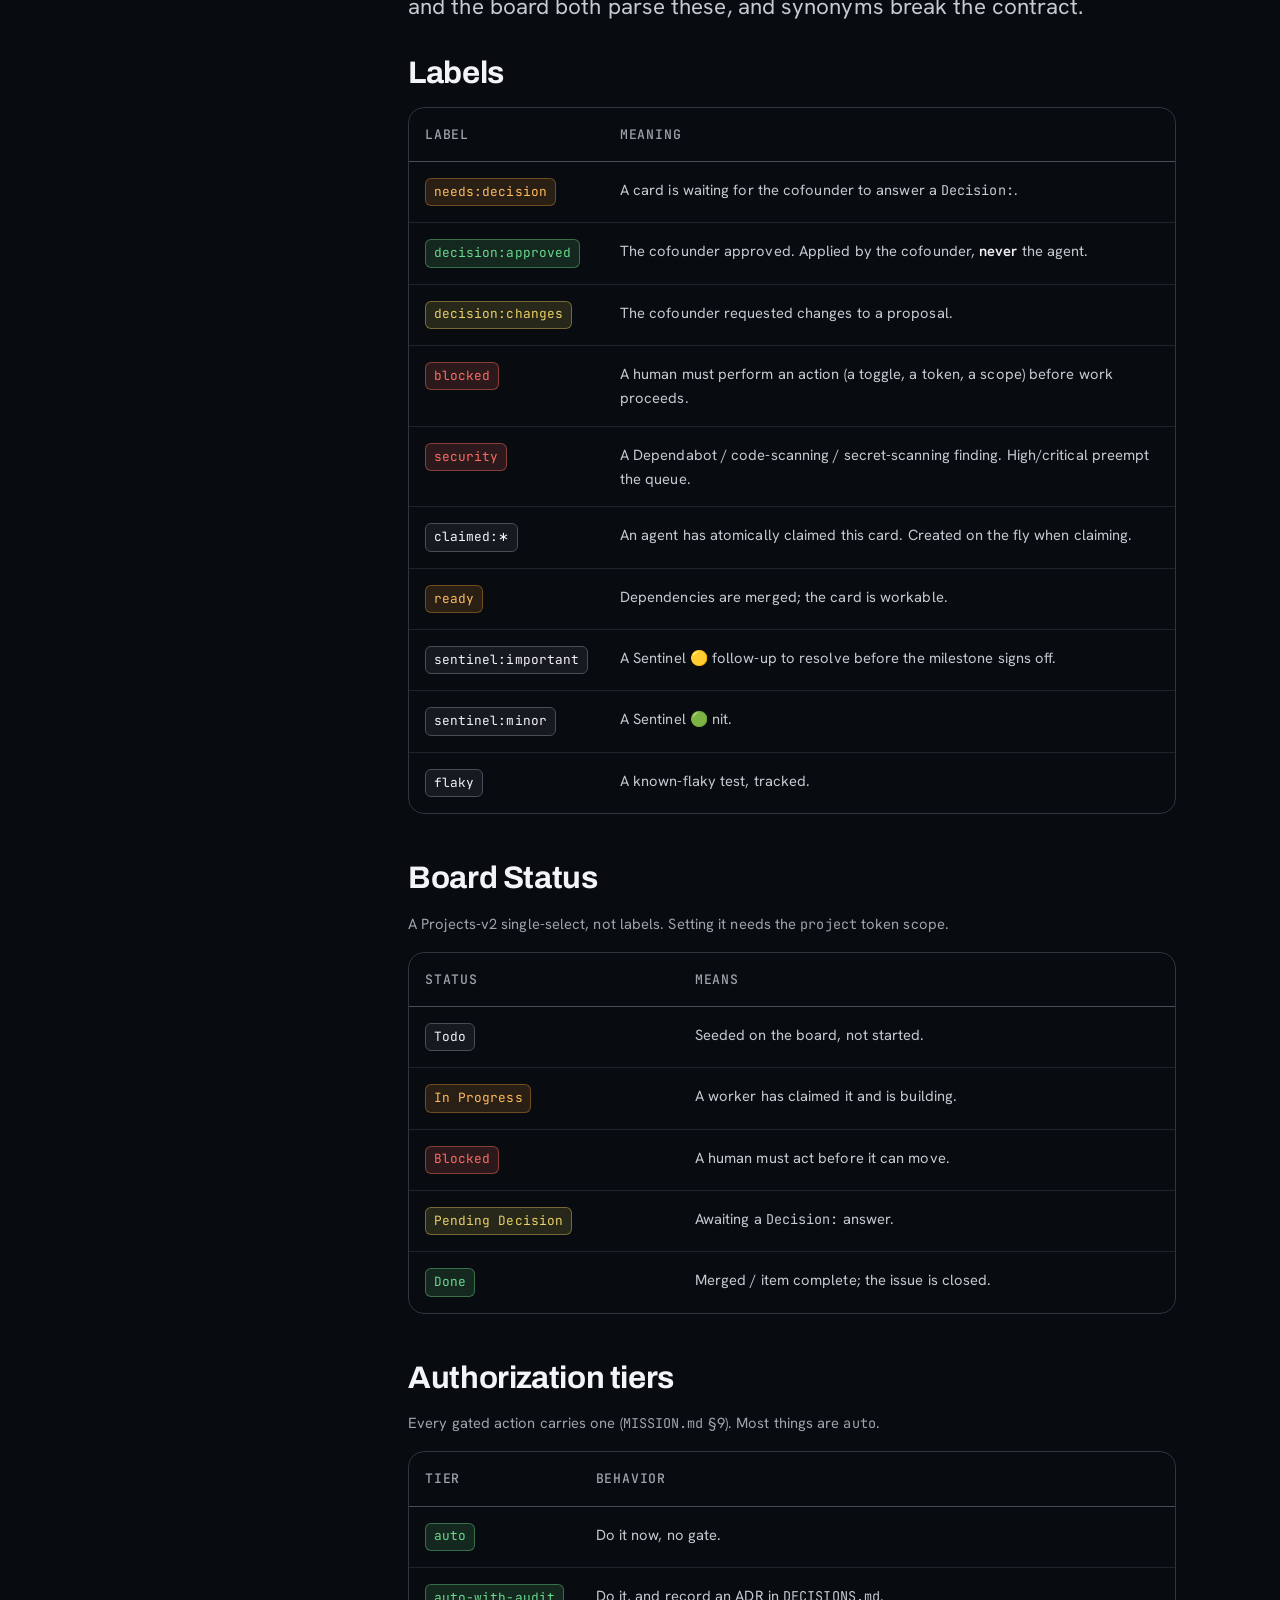
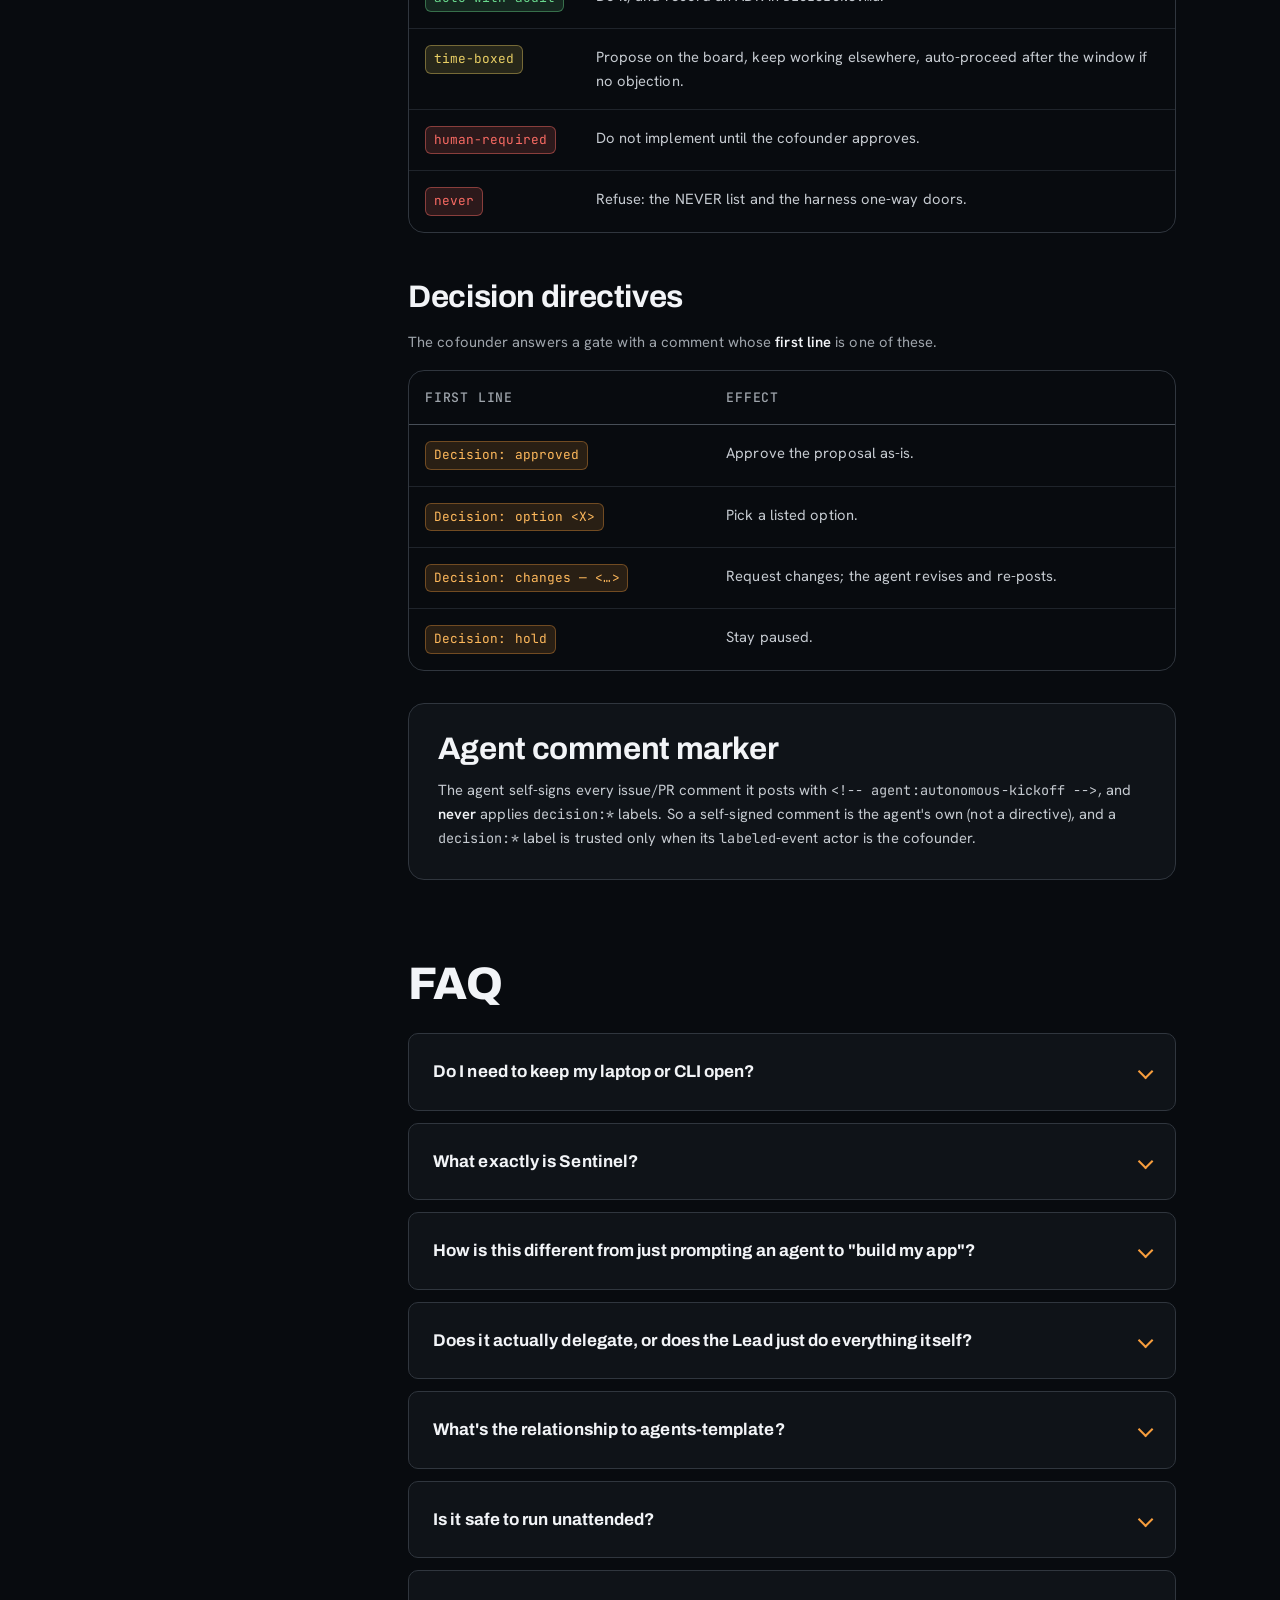
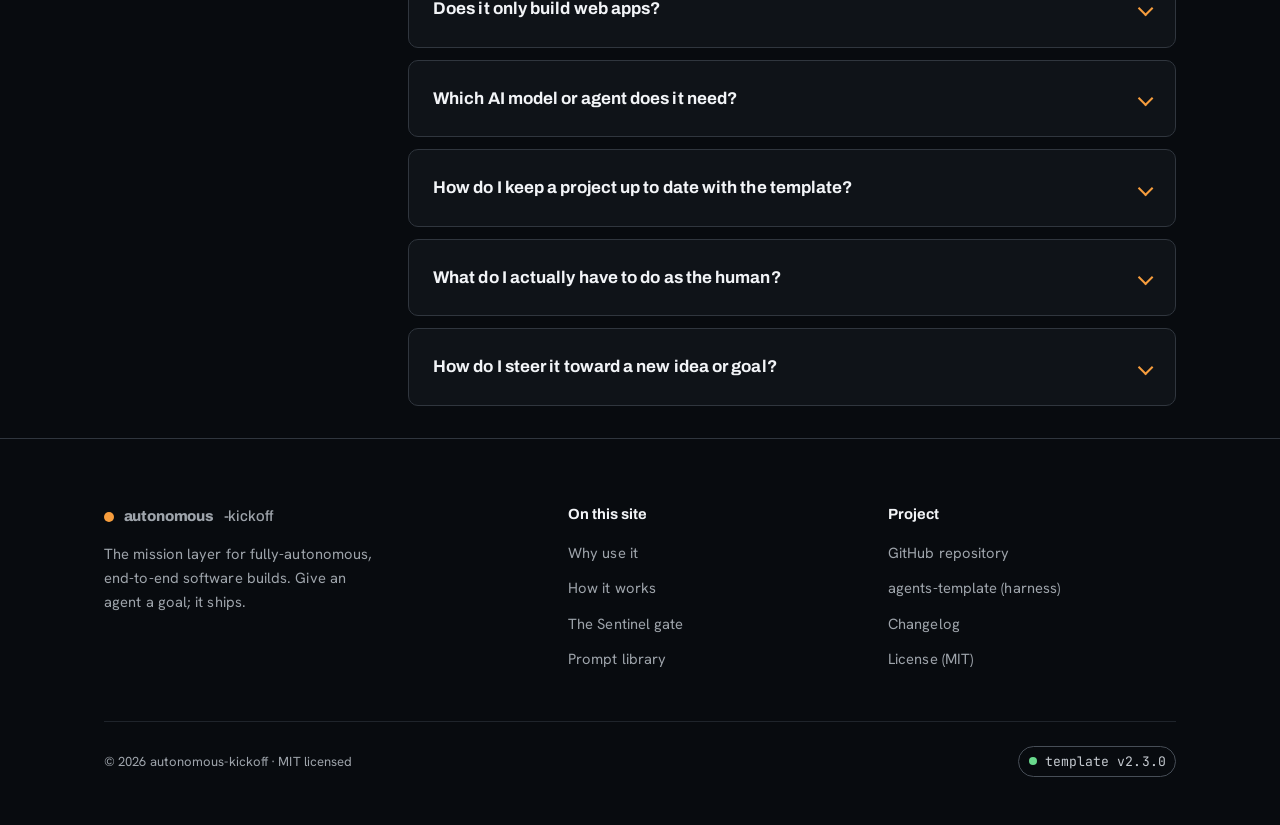
==== commit 355a51d8: "docs(release): v2.3.0 — board-centric operation + visual design loop Co-authored-by: Copilot <223556" ====
--- a/site/reference.html
+++ b/site/reference.html
@@ -478,7 +478,7 @@
       </div>
       <div class="footer-bottom">
         <span>&copy; <span id="year">2026</span> autonomous-kickoff &middot; MIT licensed</span>
-        <span class="version-badge"><span class="dot" aria-hidden="true"></span> template v2.2.0</span>
+        <span class="version-badge"><span class="dot" aria-hidden="true"></span> template v2.3.0</span>
       </div>
     </div>
   </footer>
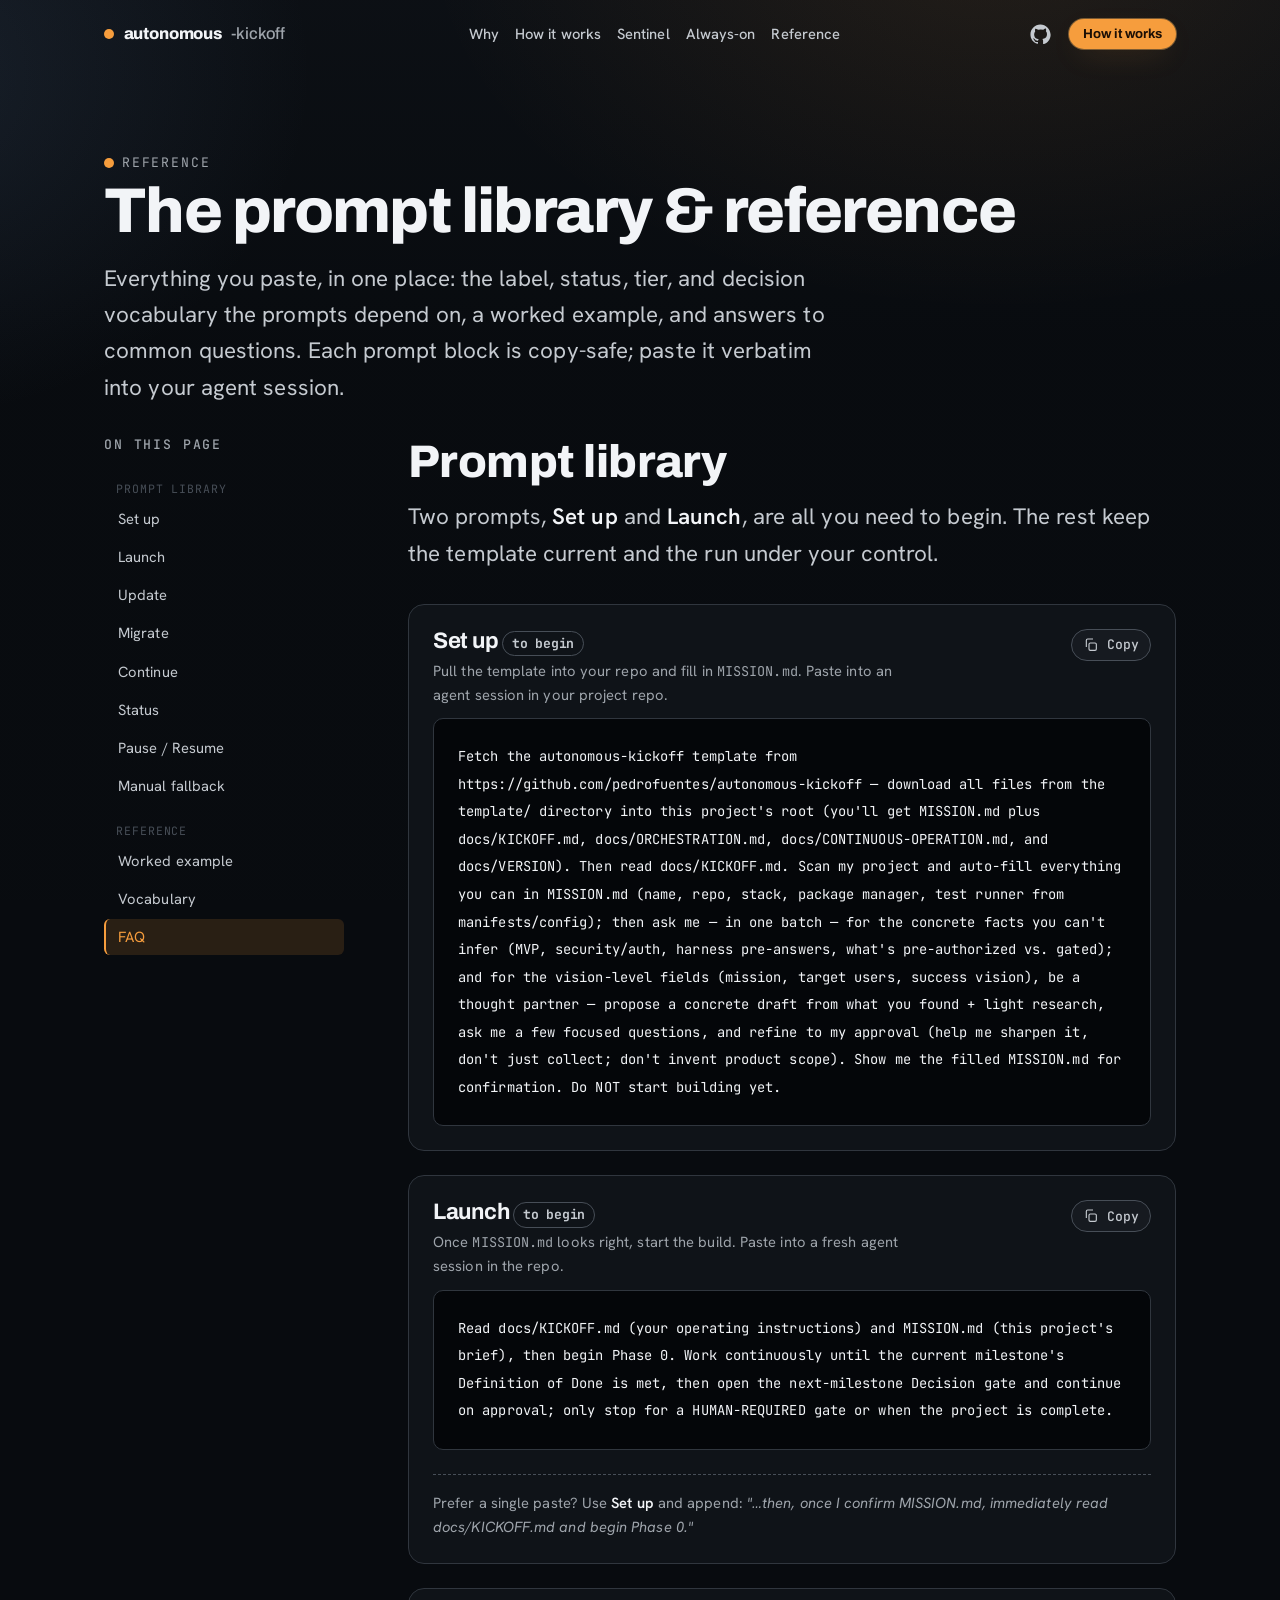
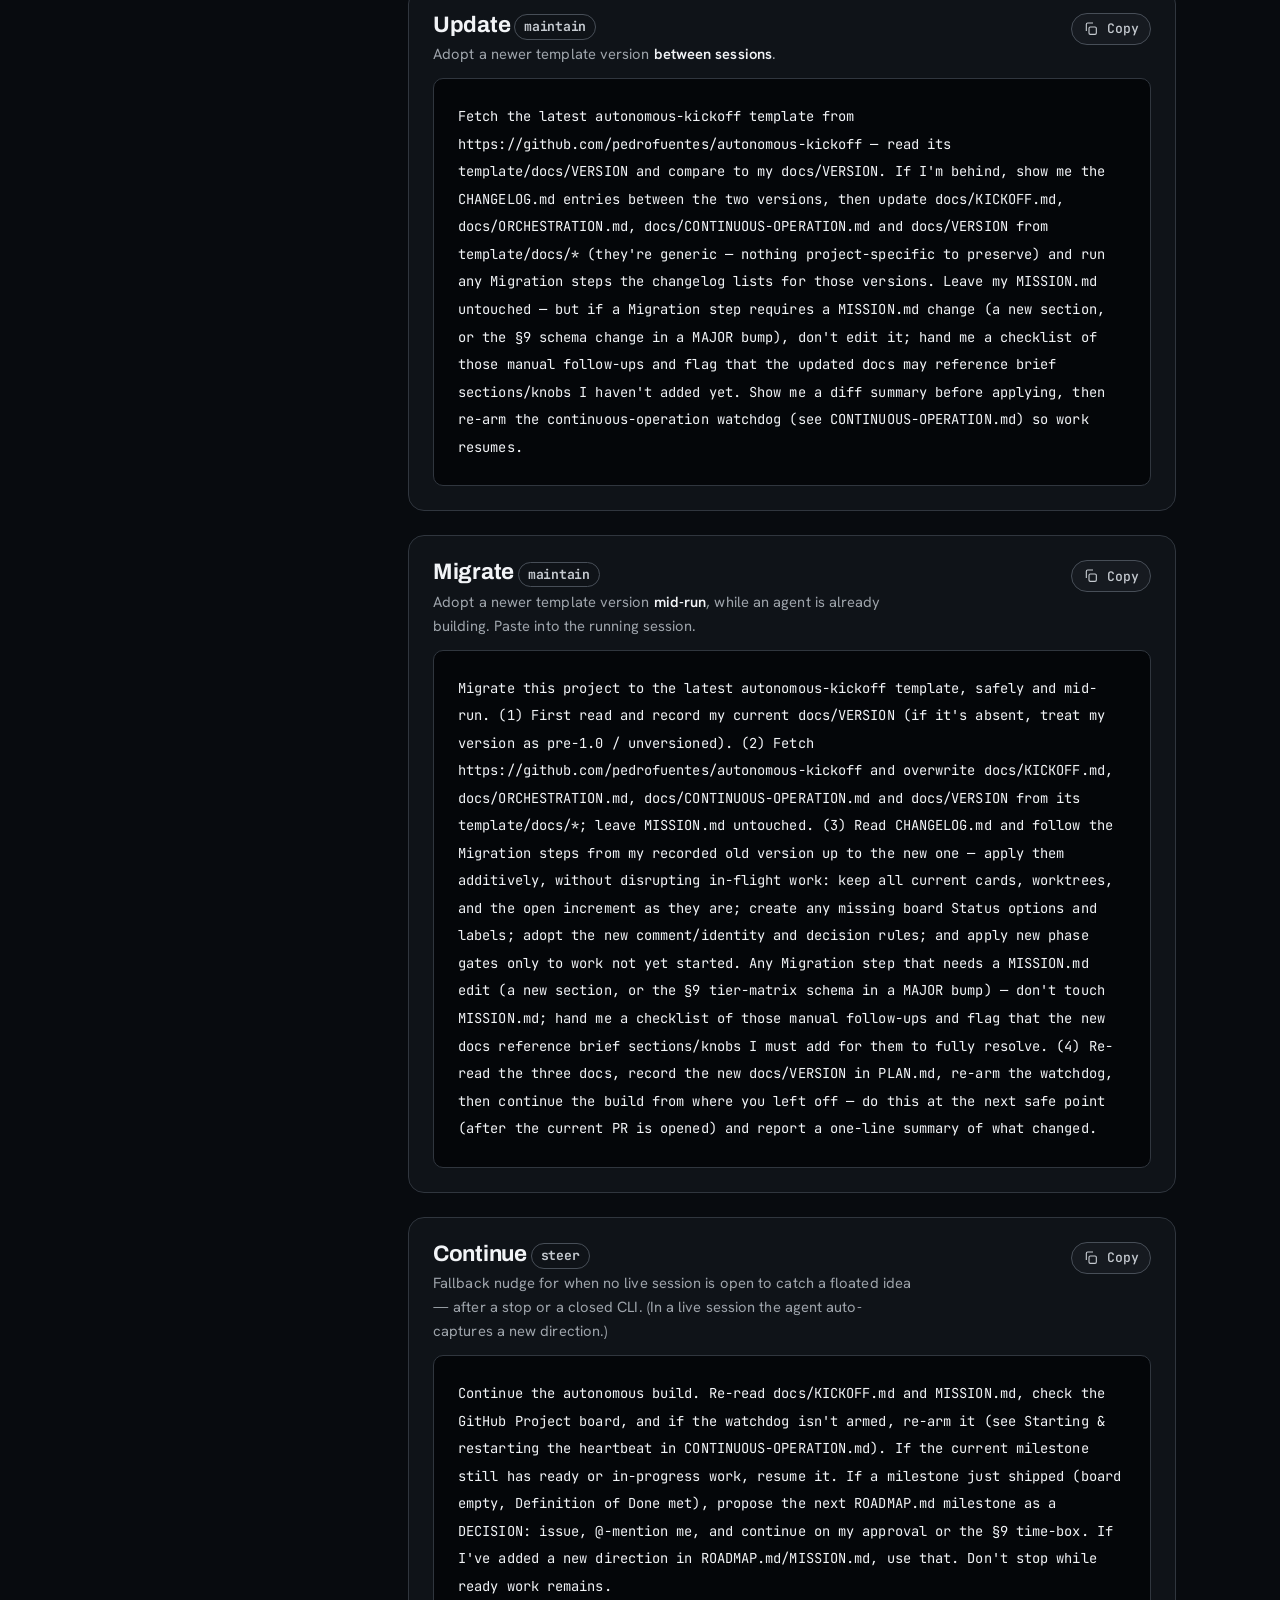
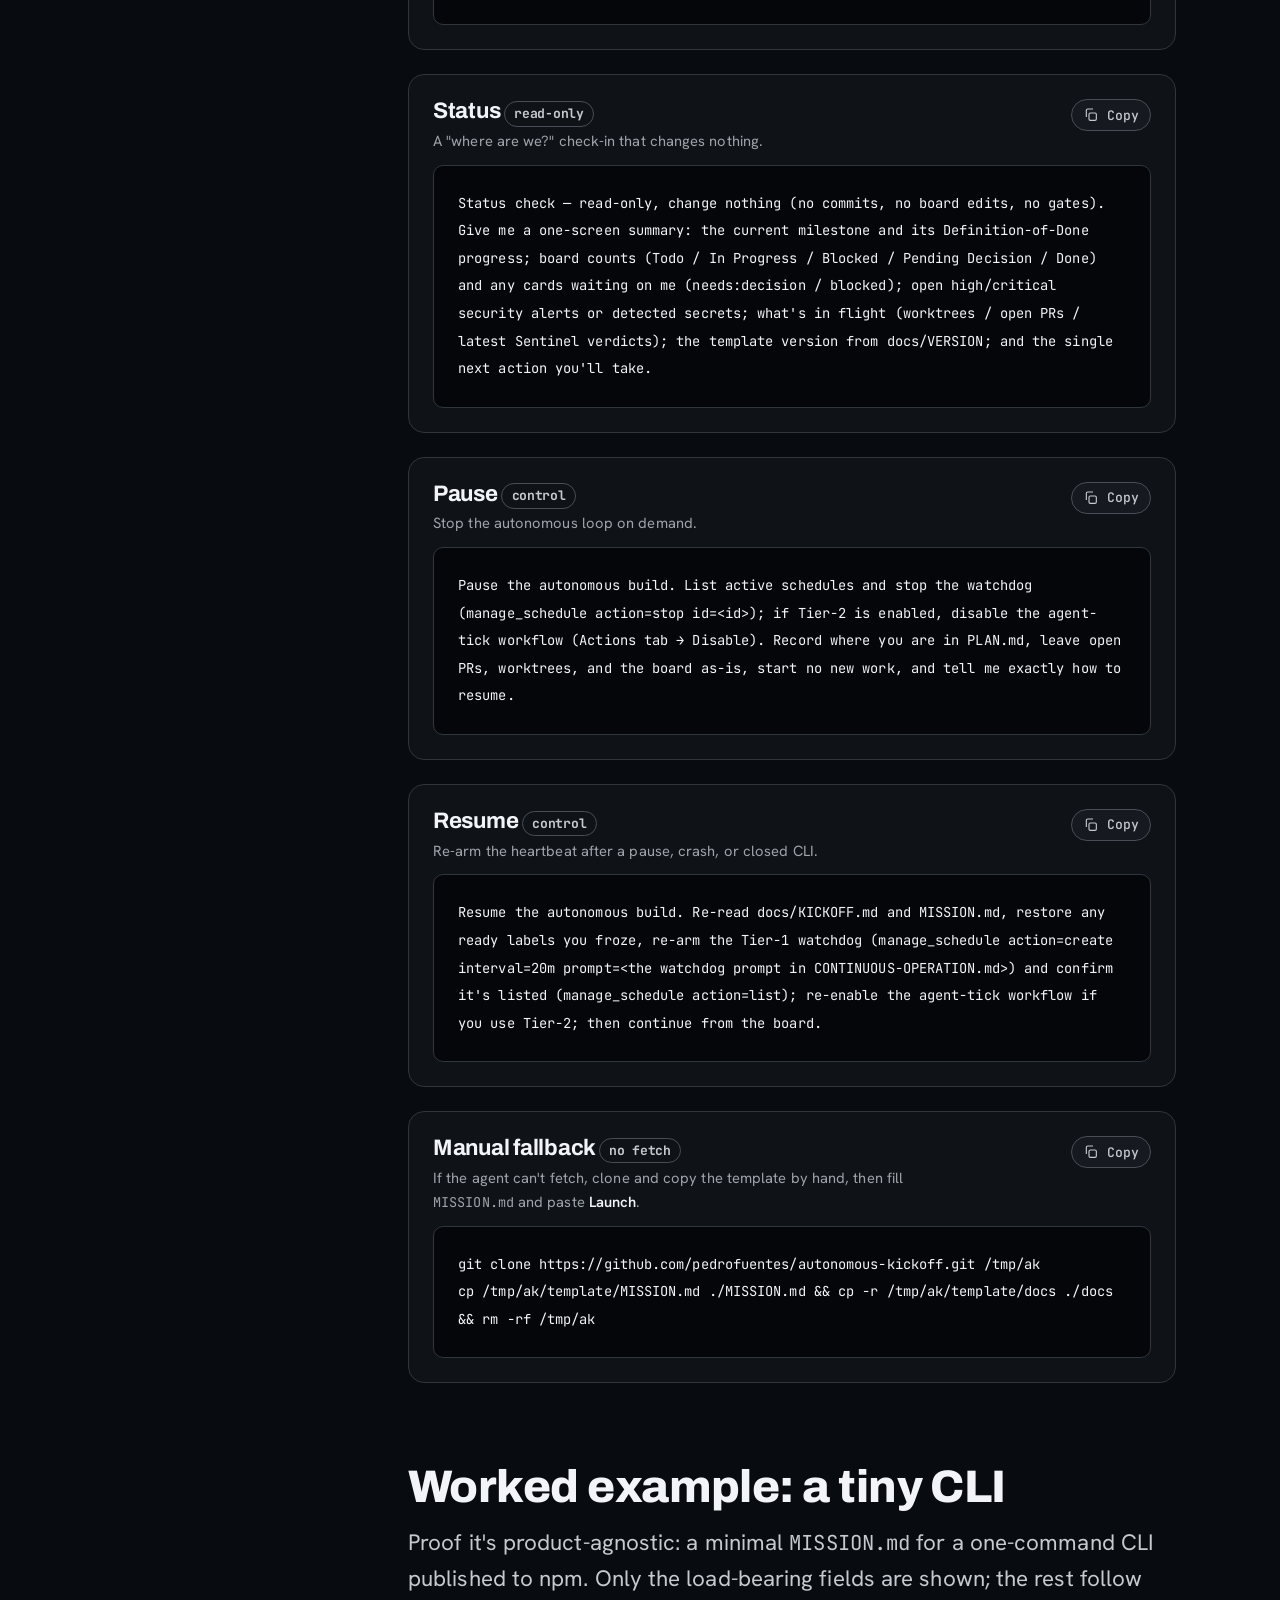
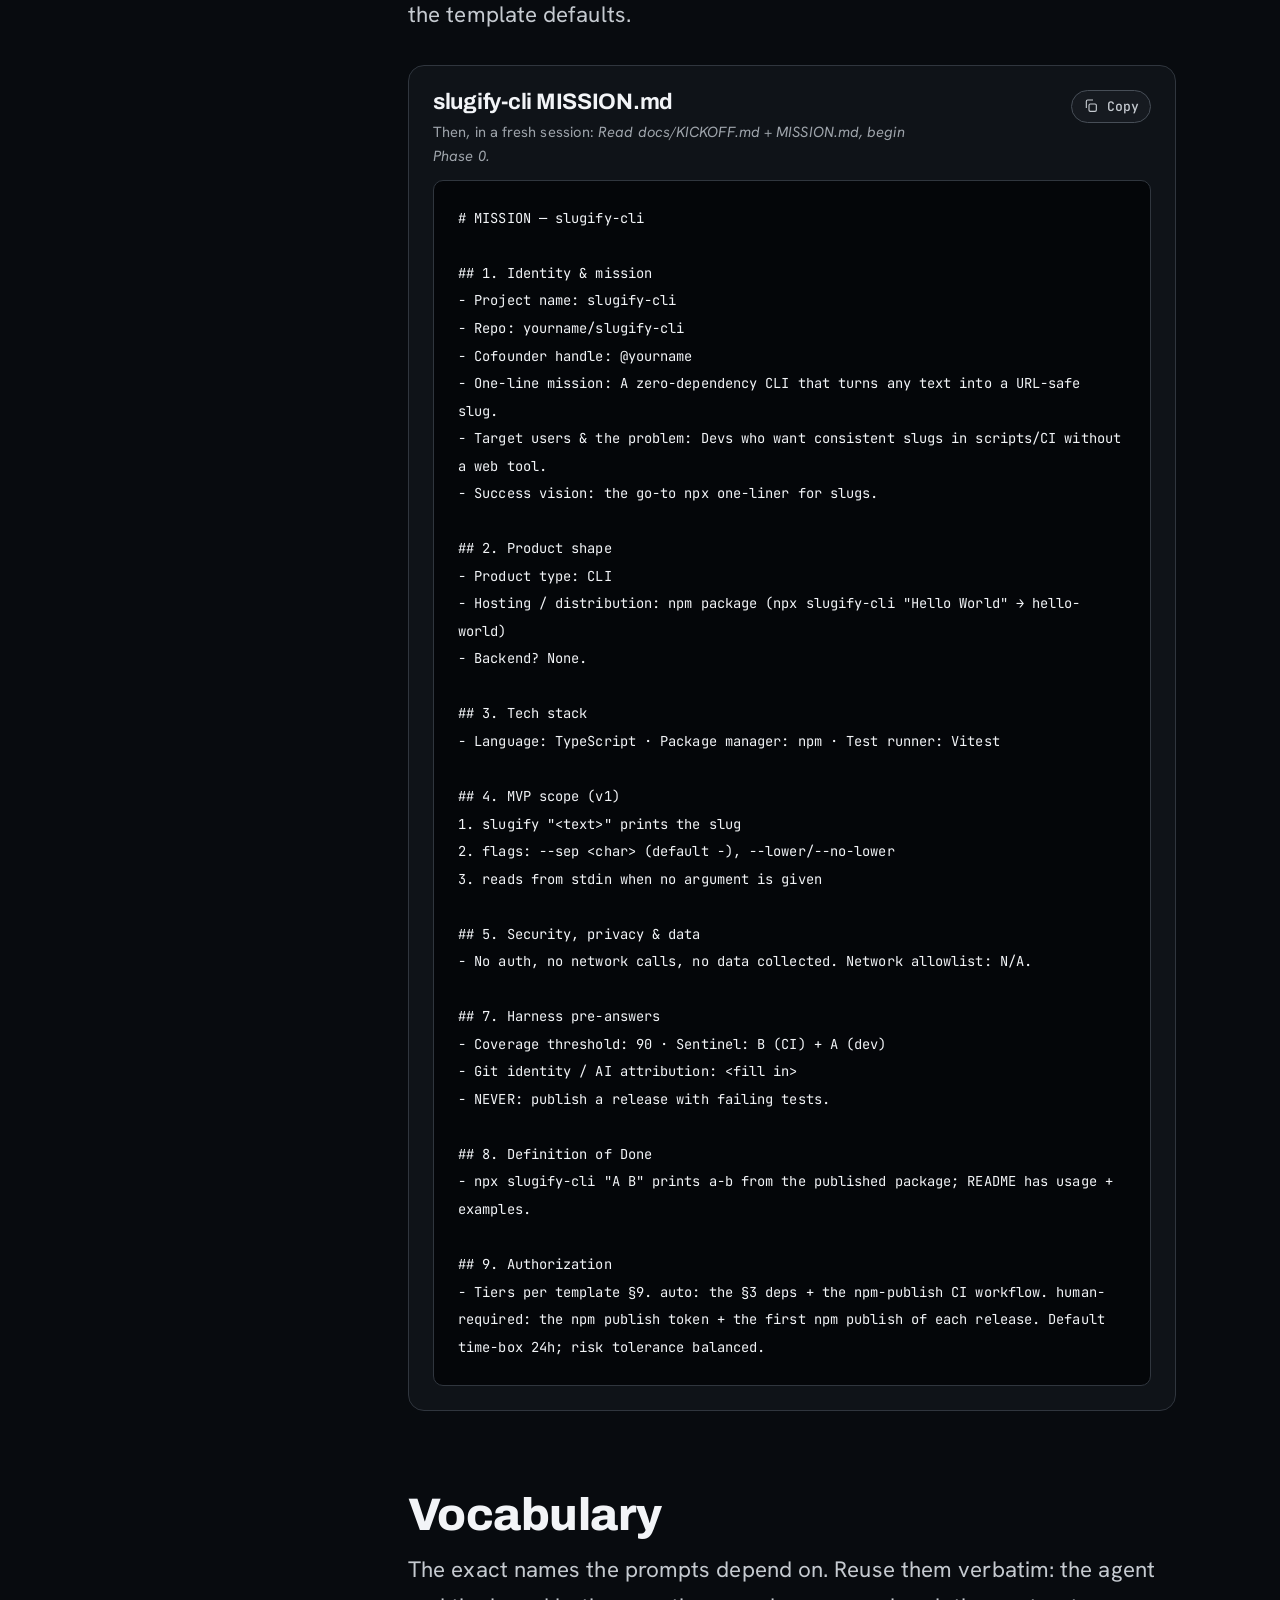
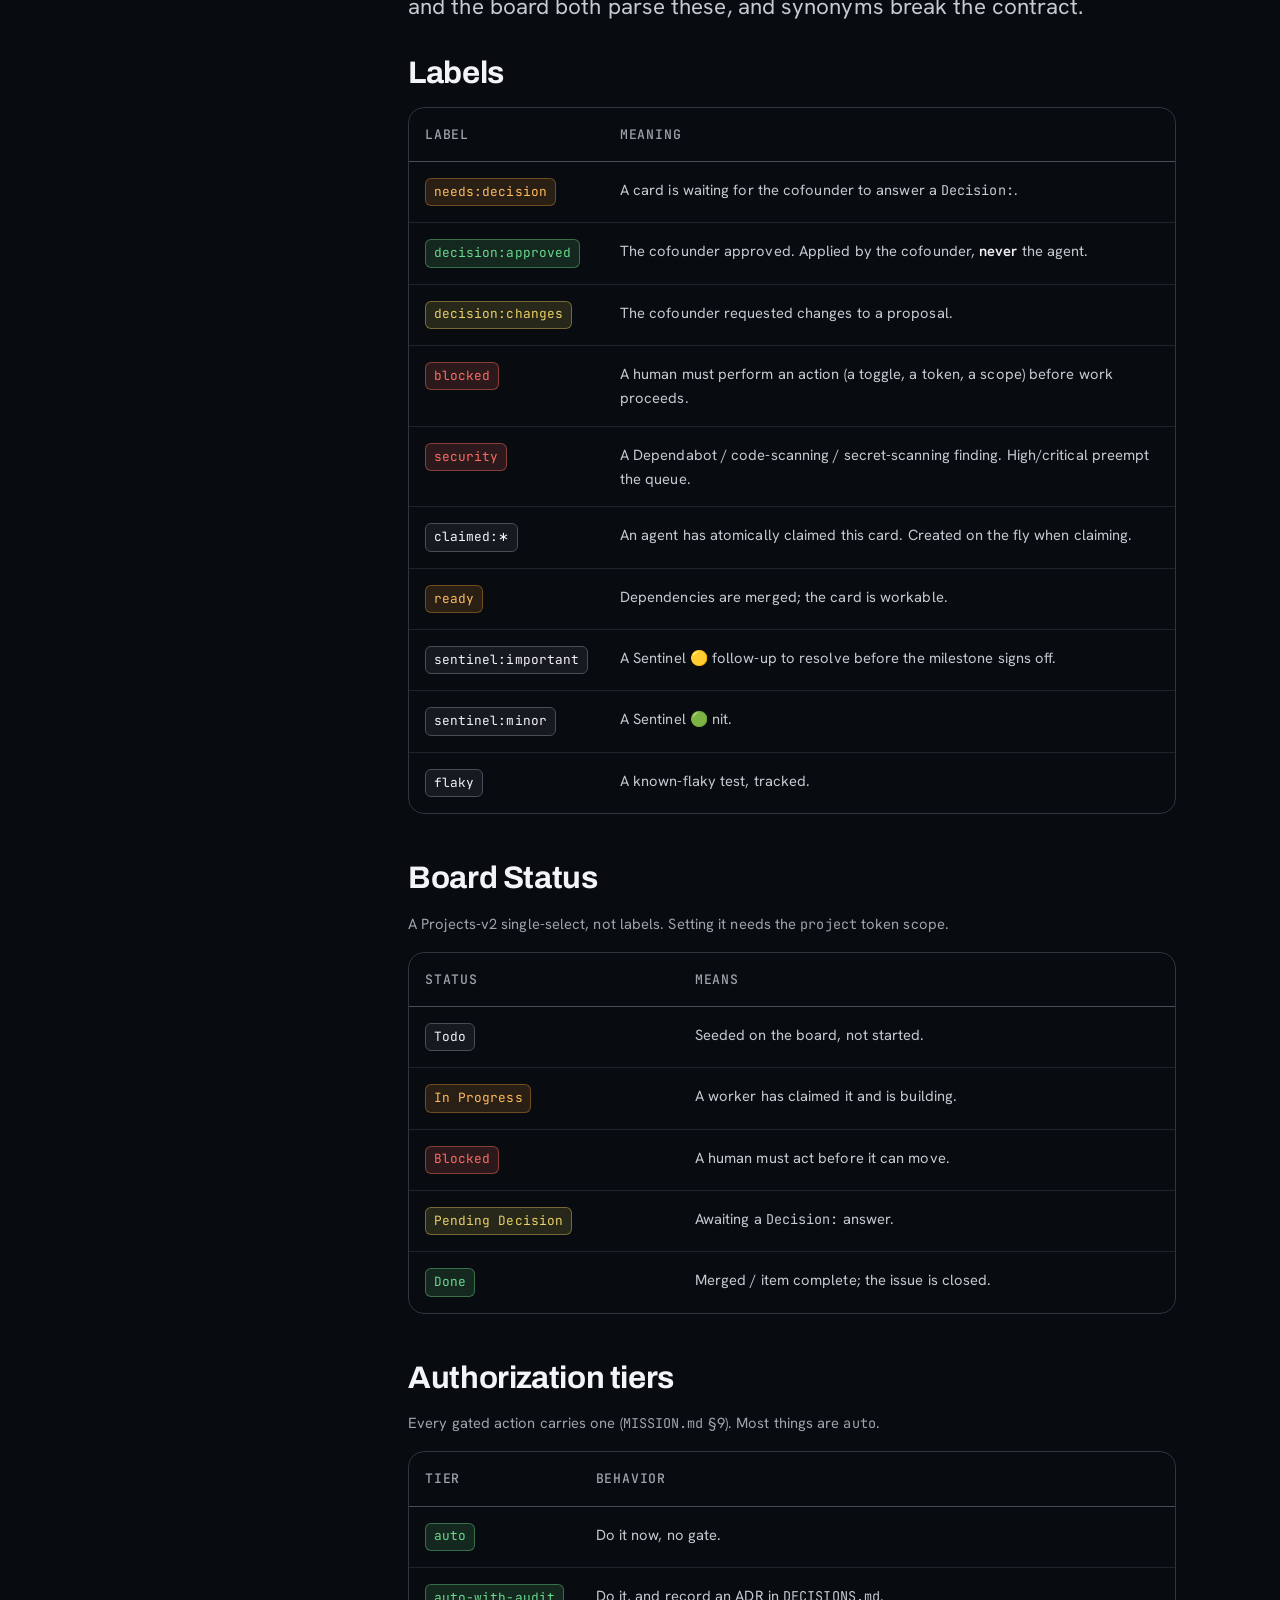
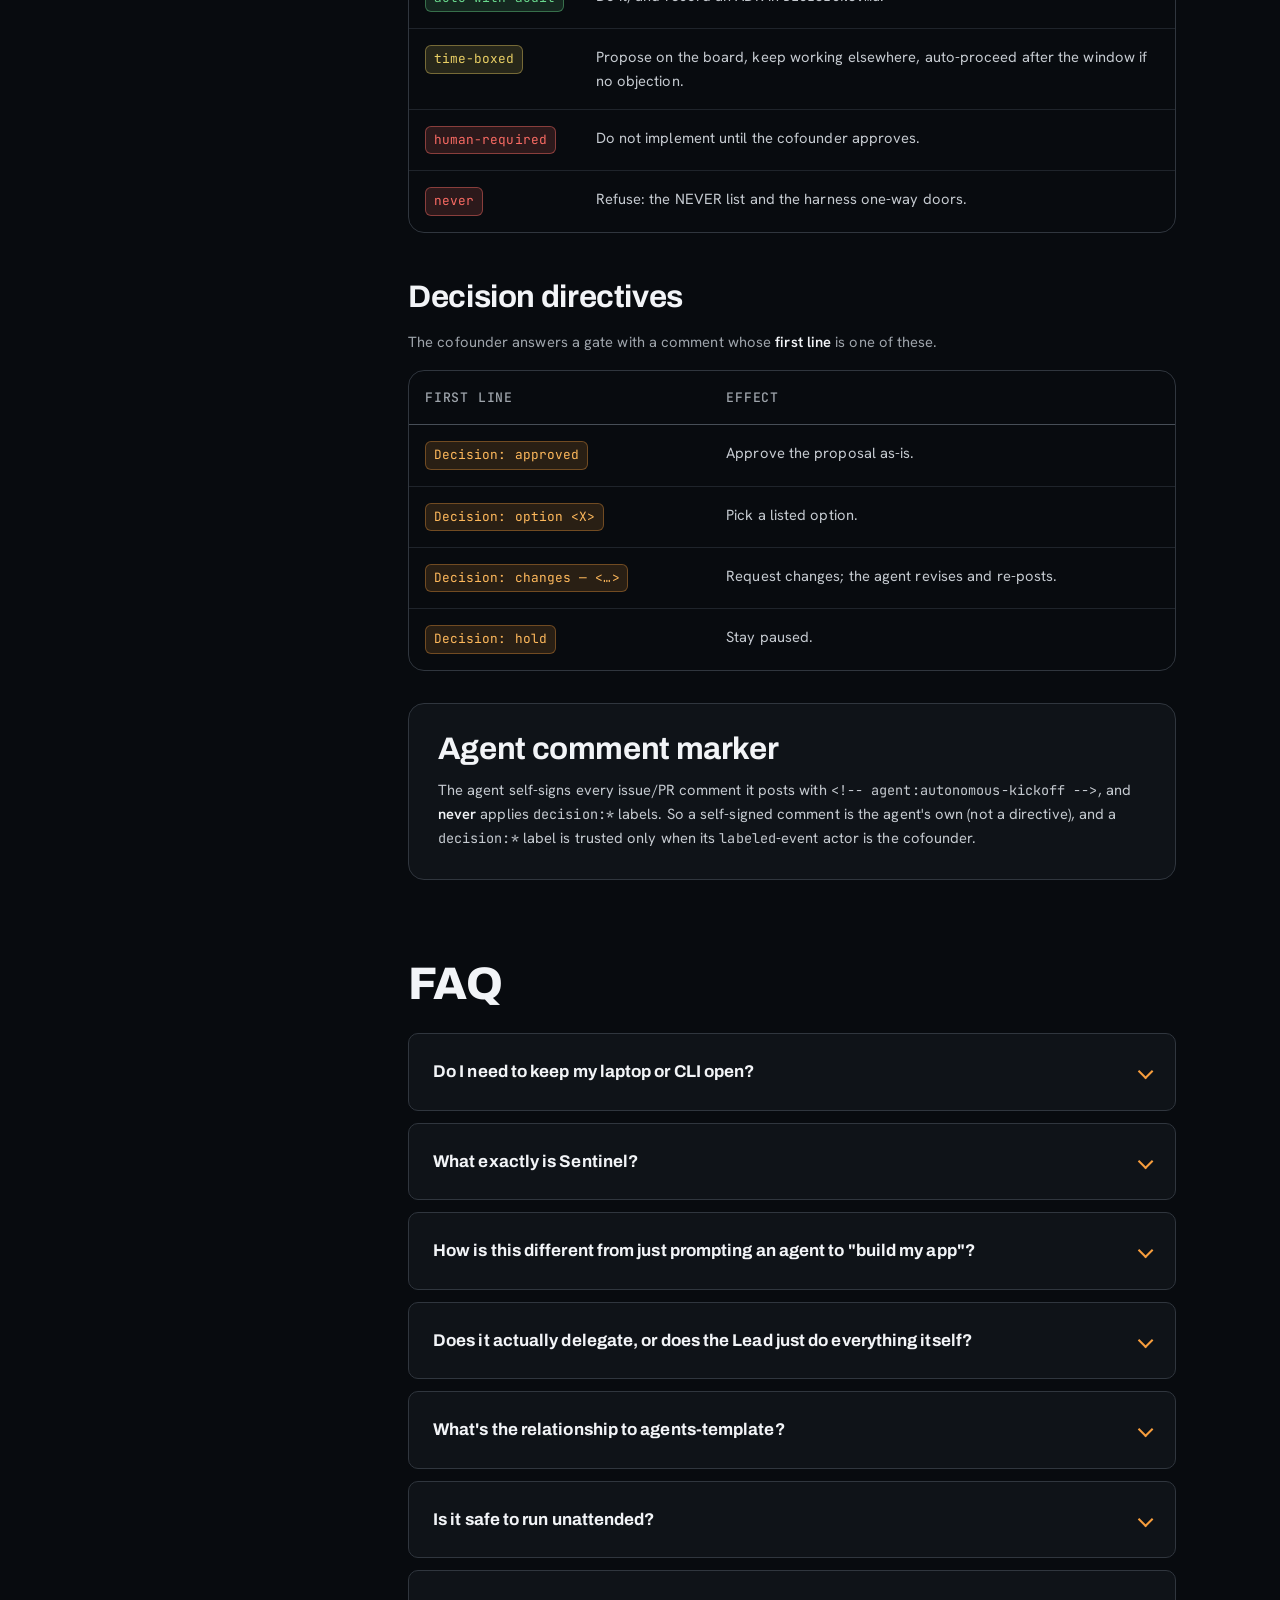
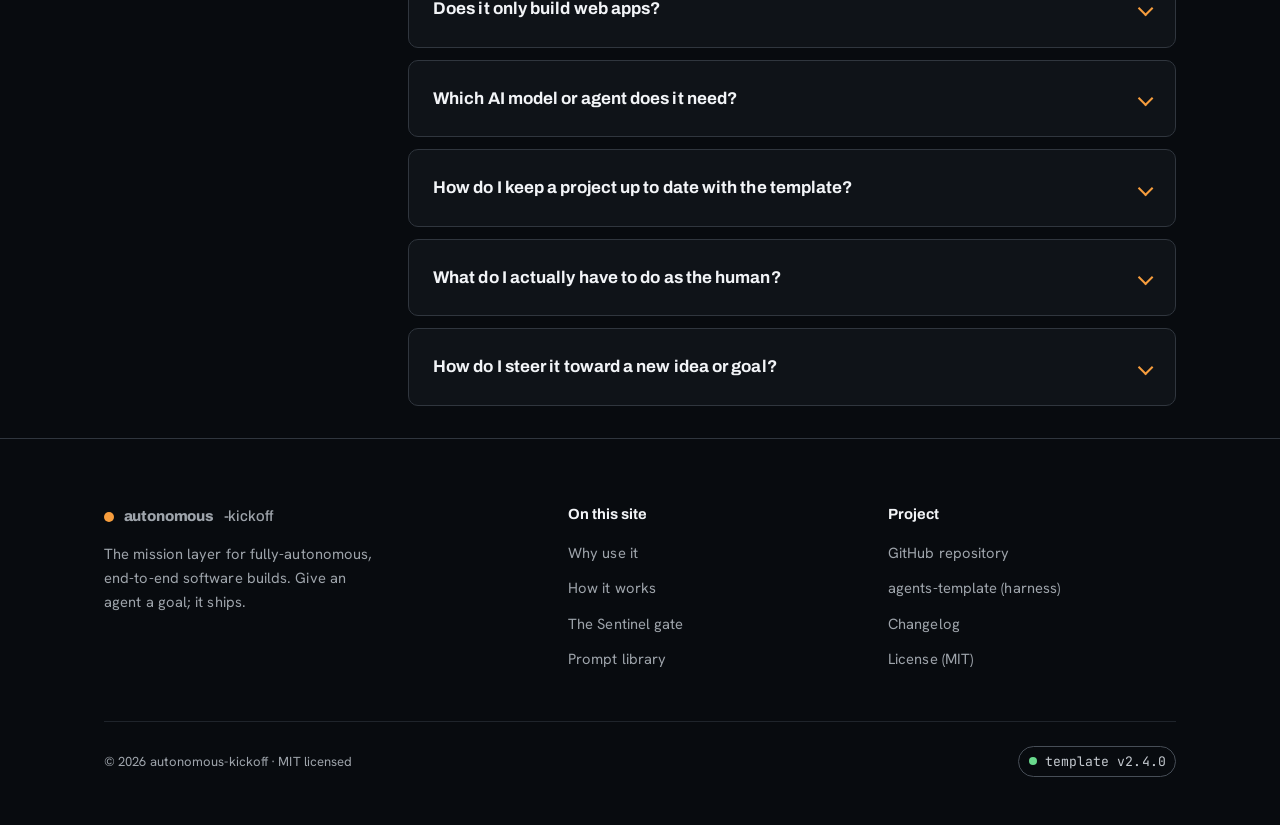
==== commit 96b05f9d: "docs(release): v2.4.0 — correct user/org board token model, reframe identity for individual devs Cor" ====
--- a/site/reference.html
+++ b/site/reference.html
@@ -478,7 +478,7 @@
       </div>
       <div class="footer-bottom">
         <span>&copy; <span id="year">2026</span> autonomous-kickoff &middot; MIT licensed</span>
-        <span class="version-badge"><span class="dot" aria-hidden="true"></span> template v2.3.0</span>
+        <span class="version-badge"><span class="dot" aria-hidden="true"></span> template v2.4.0</span>
       </div>
     </div>
   </footer>
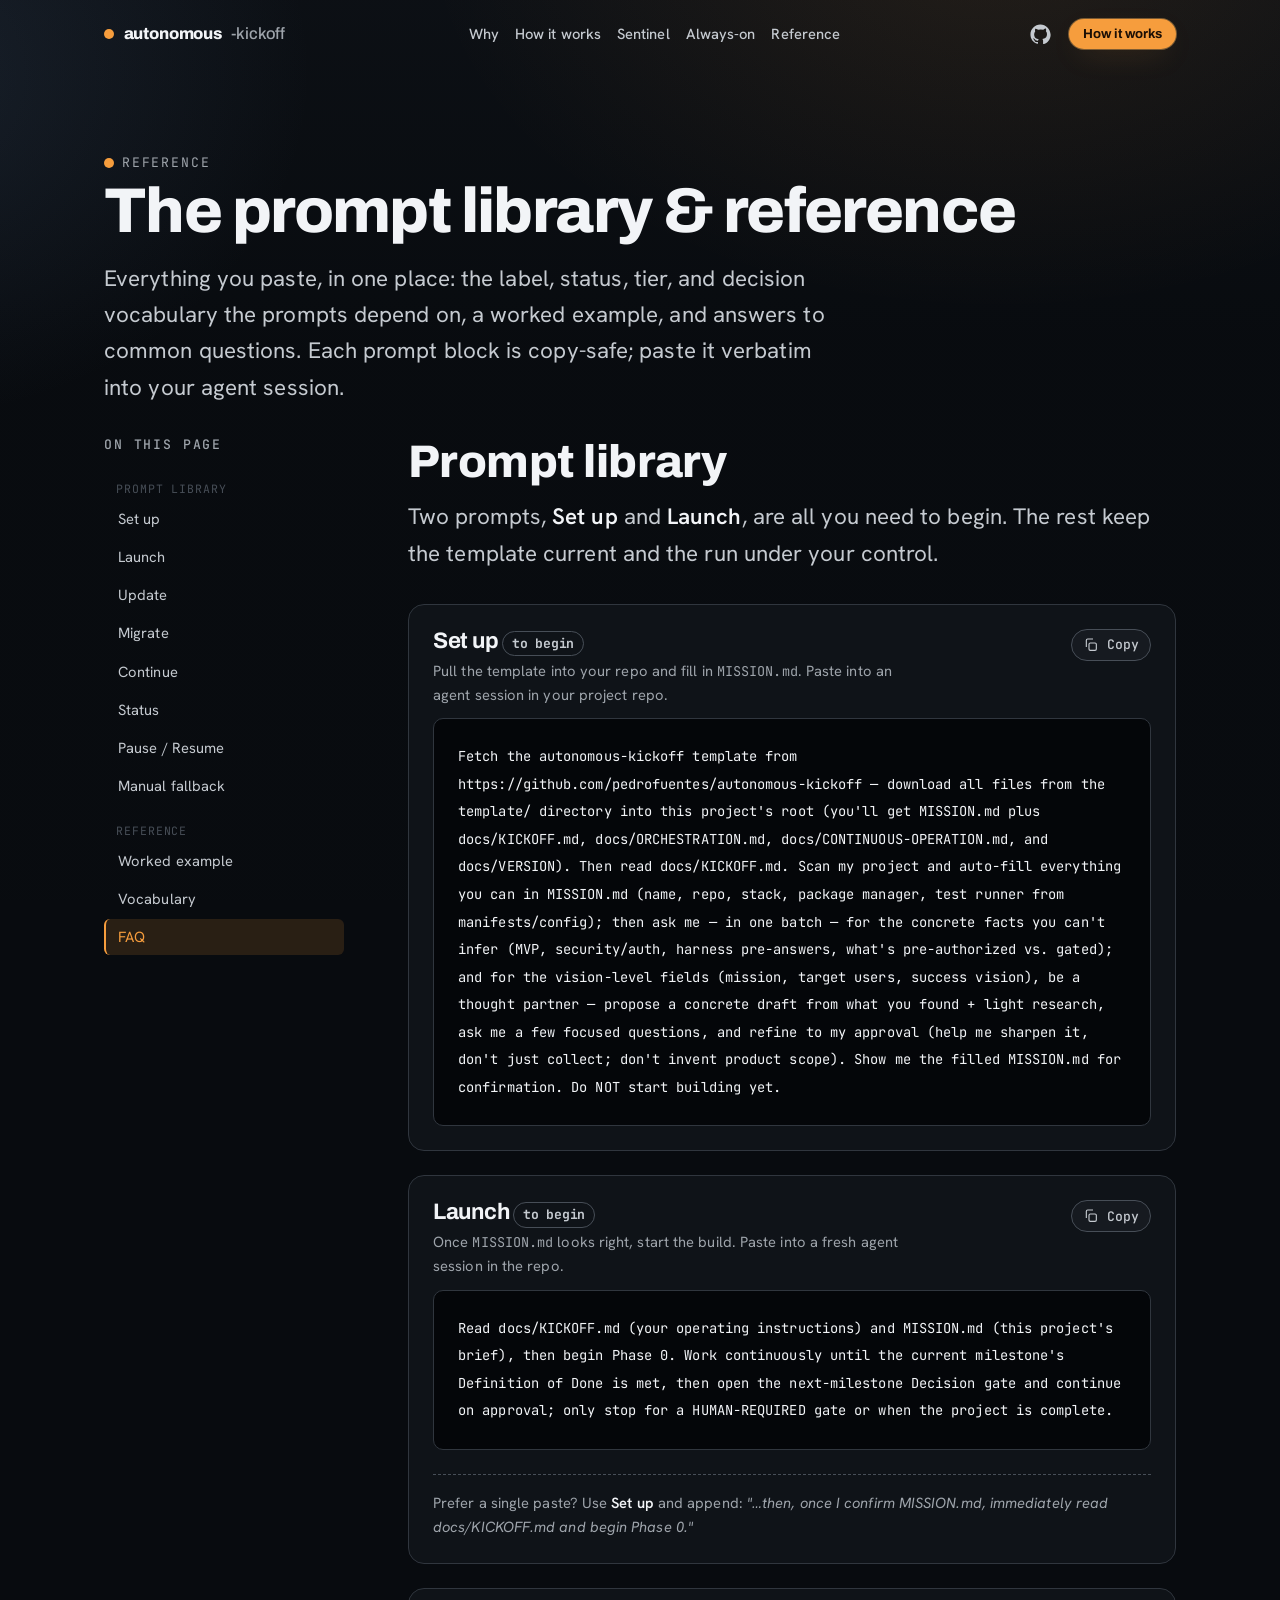
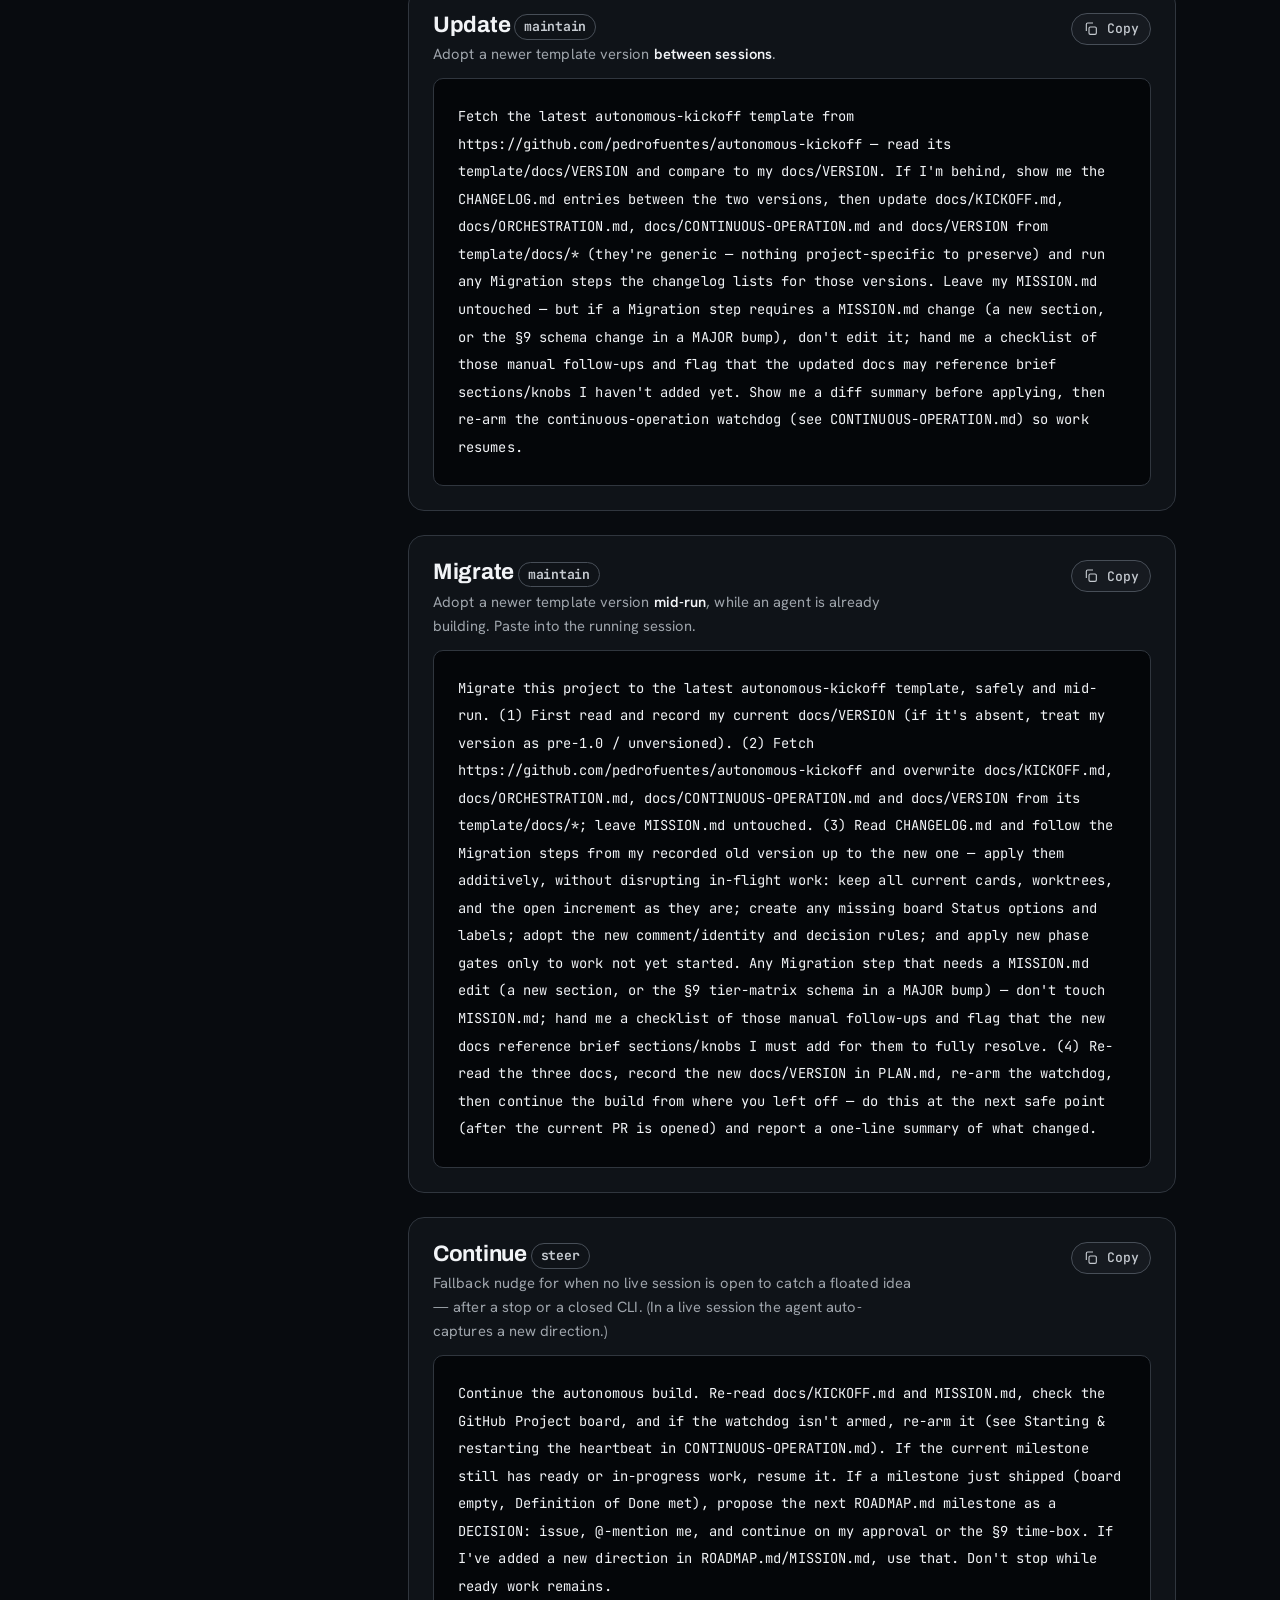
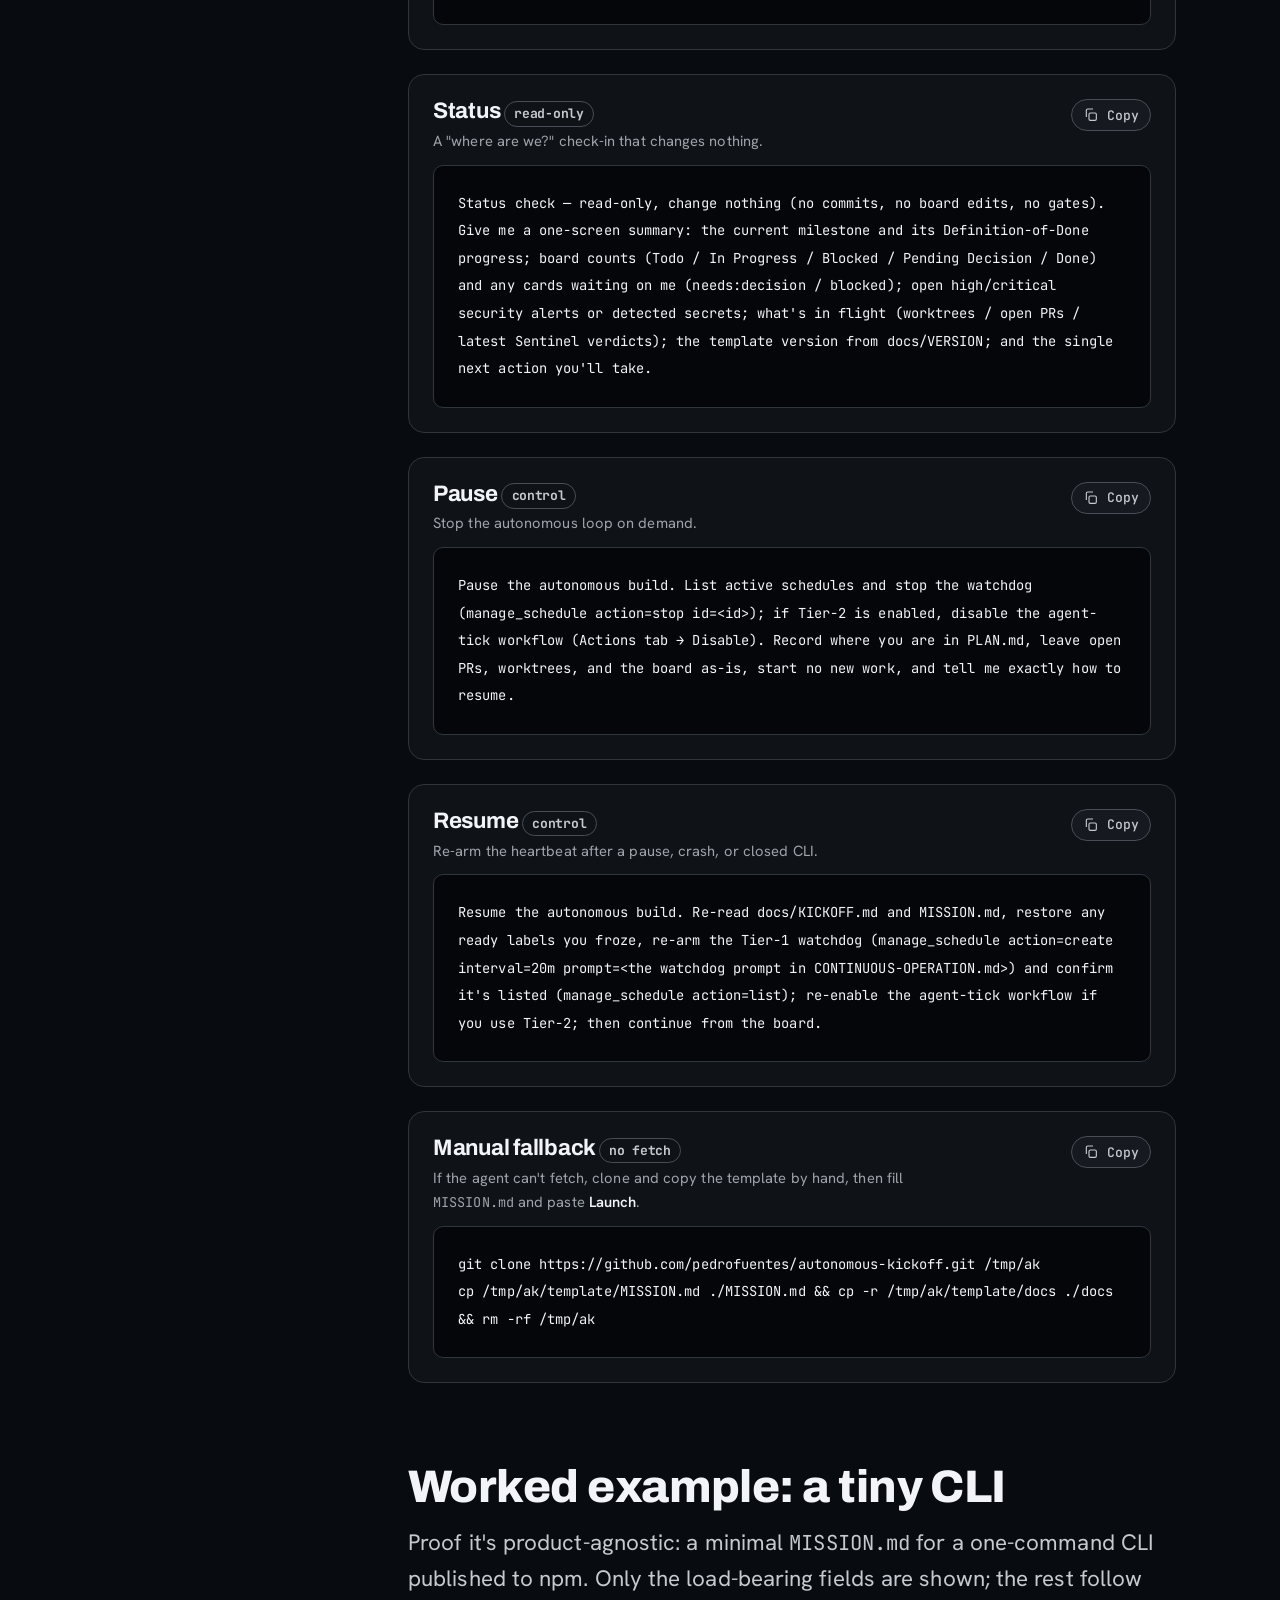
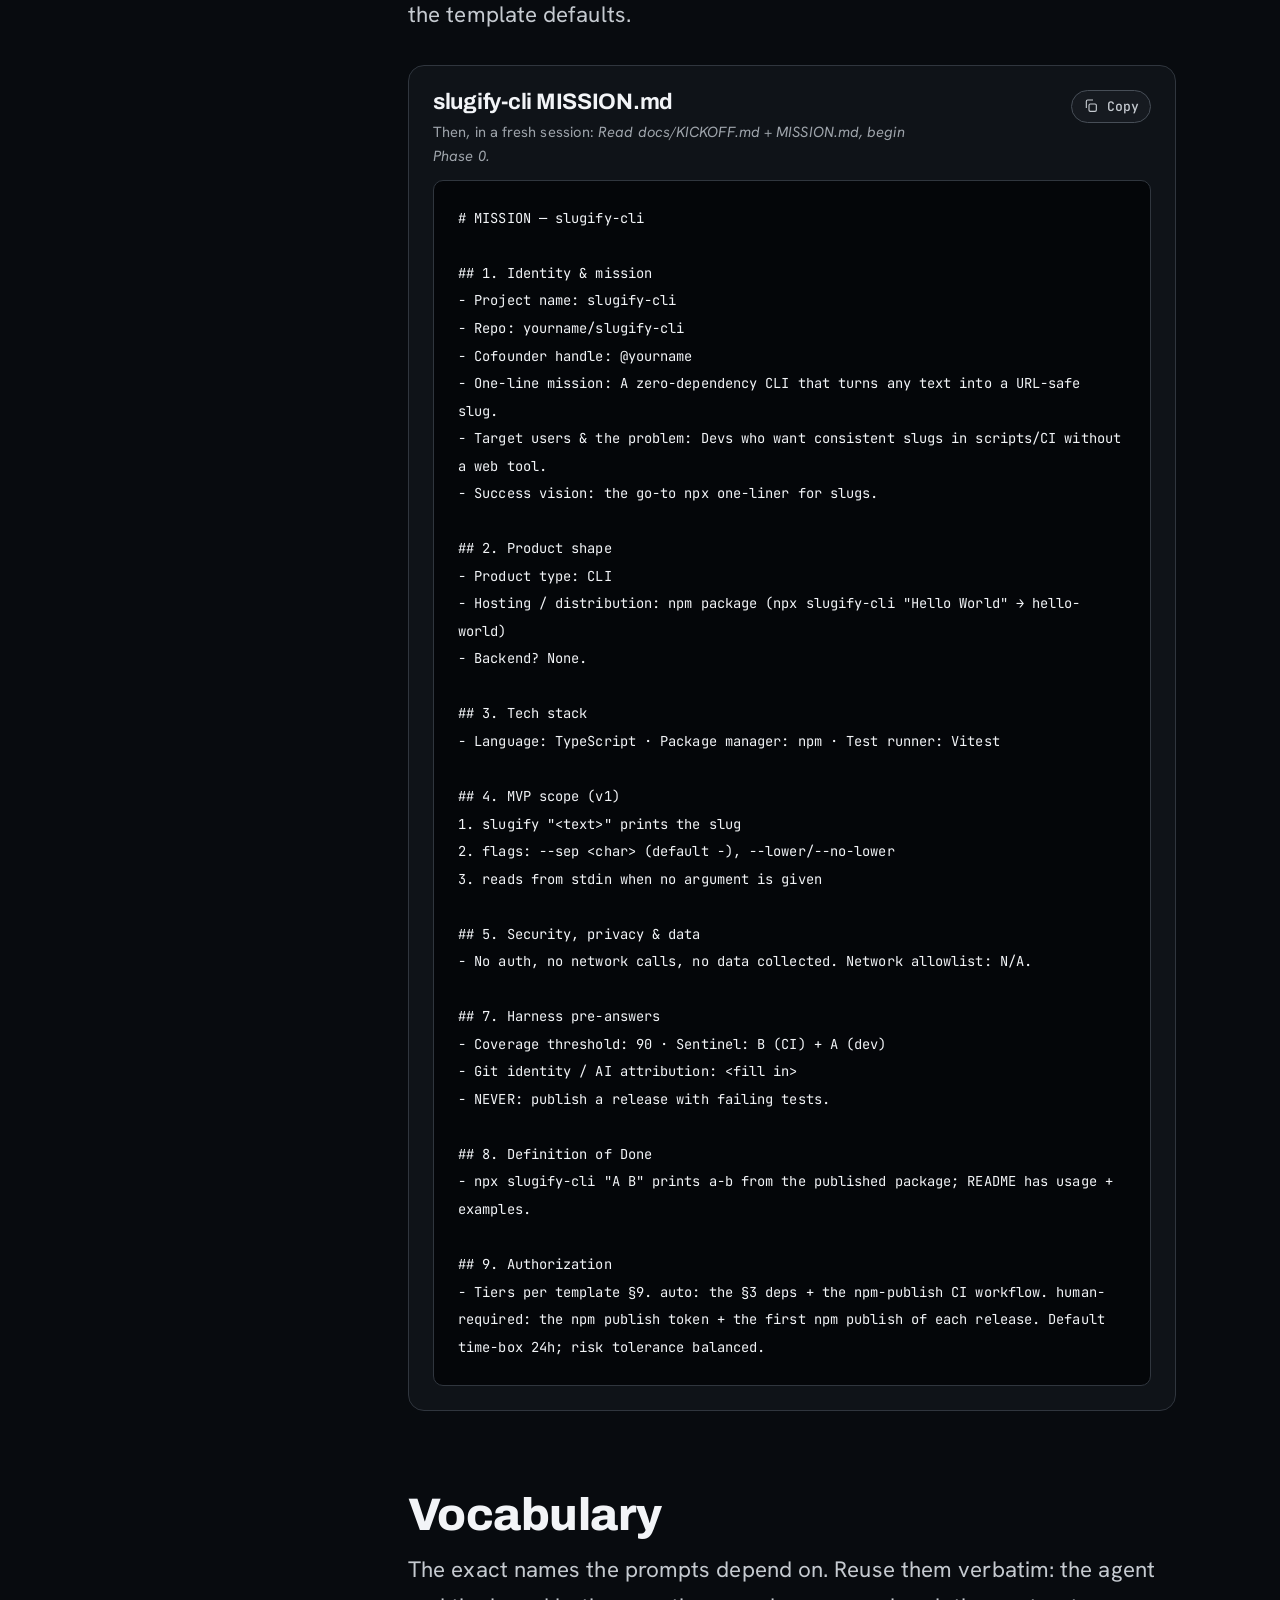
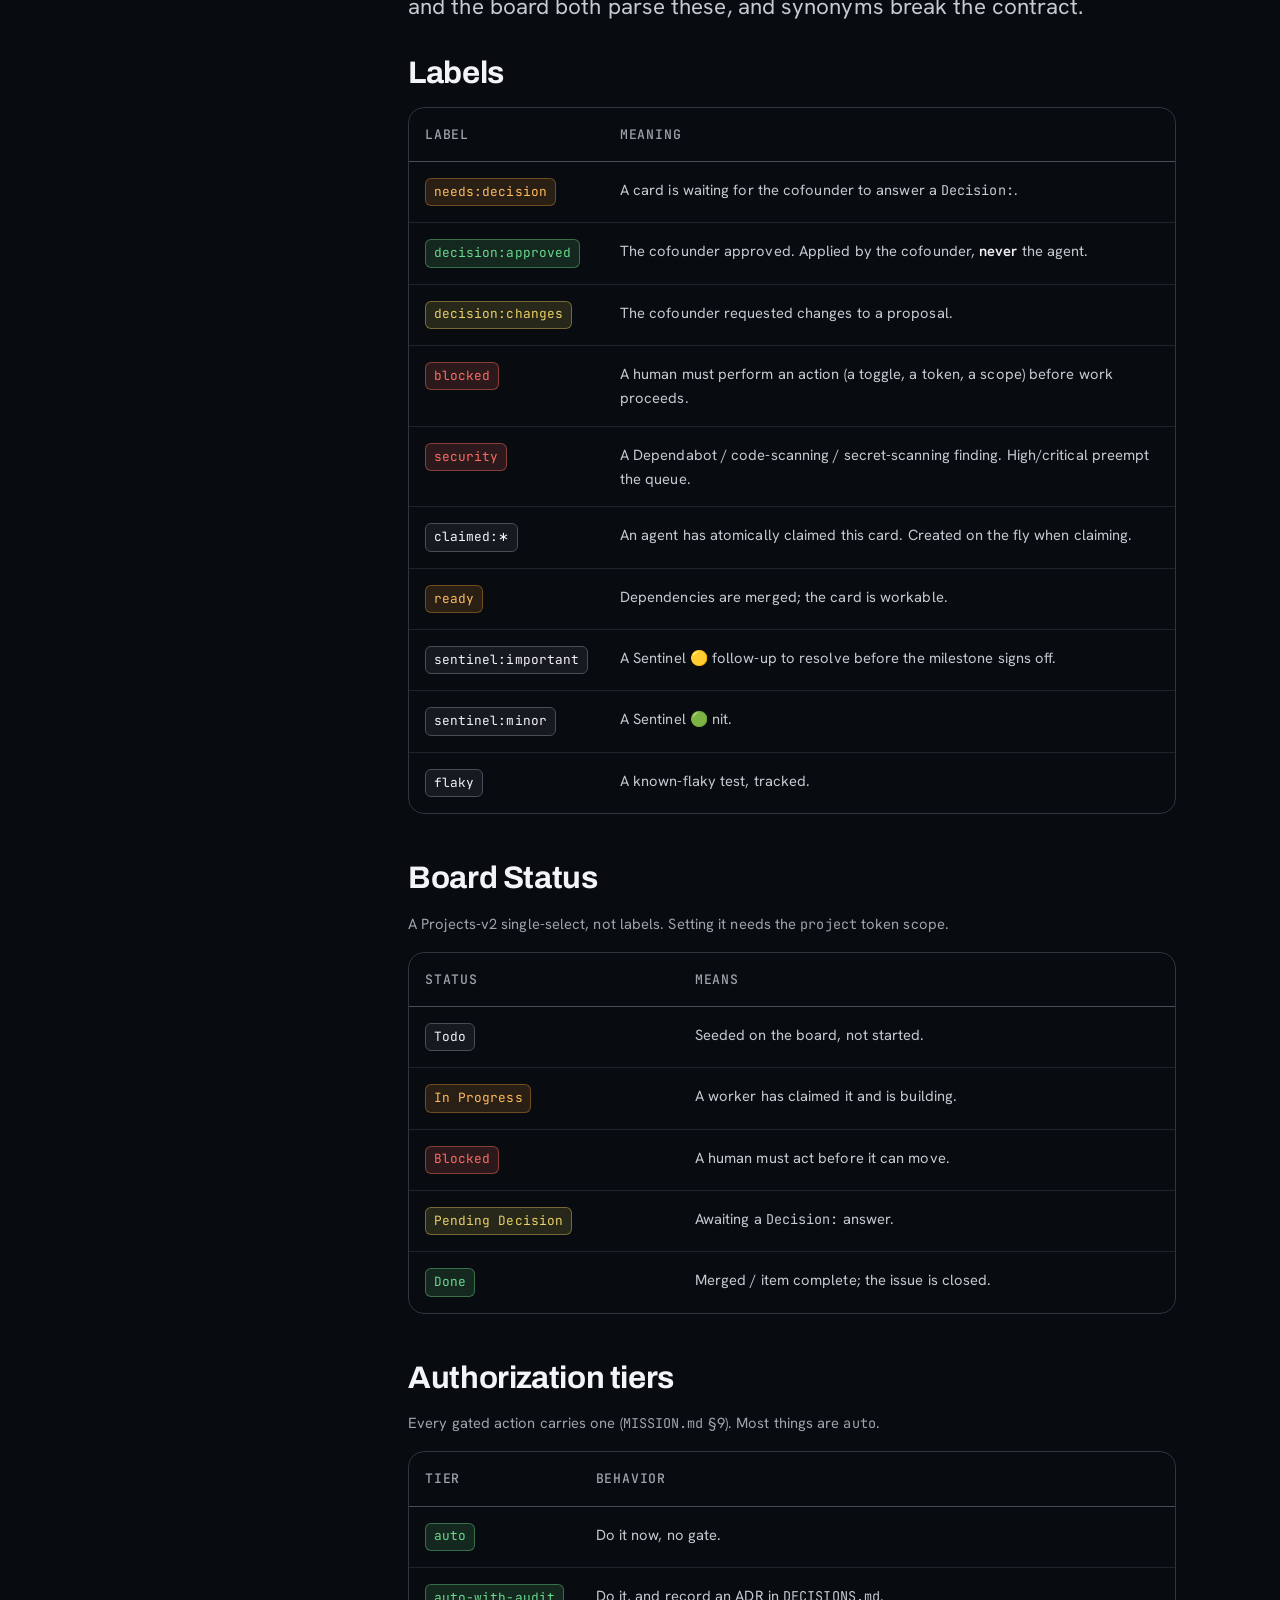
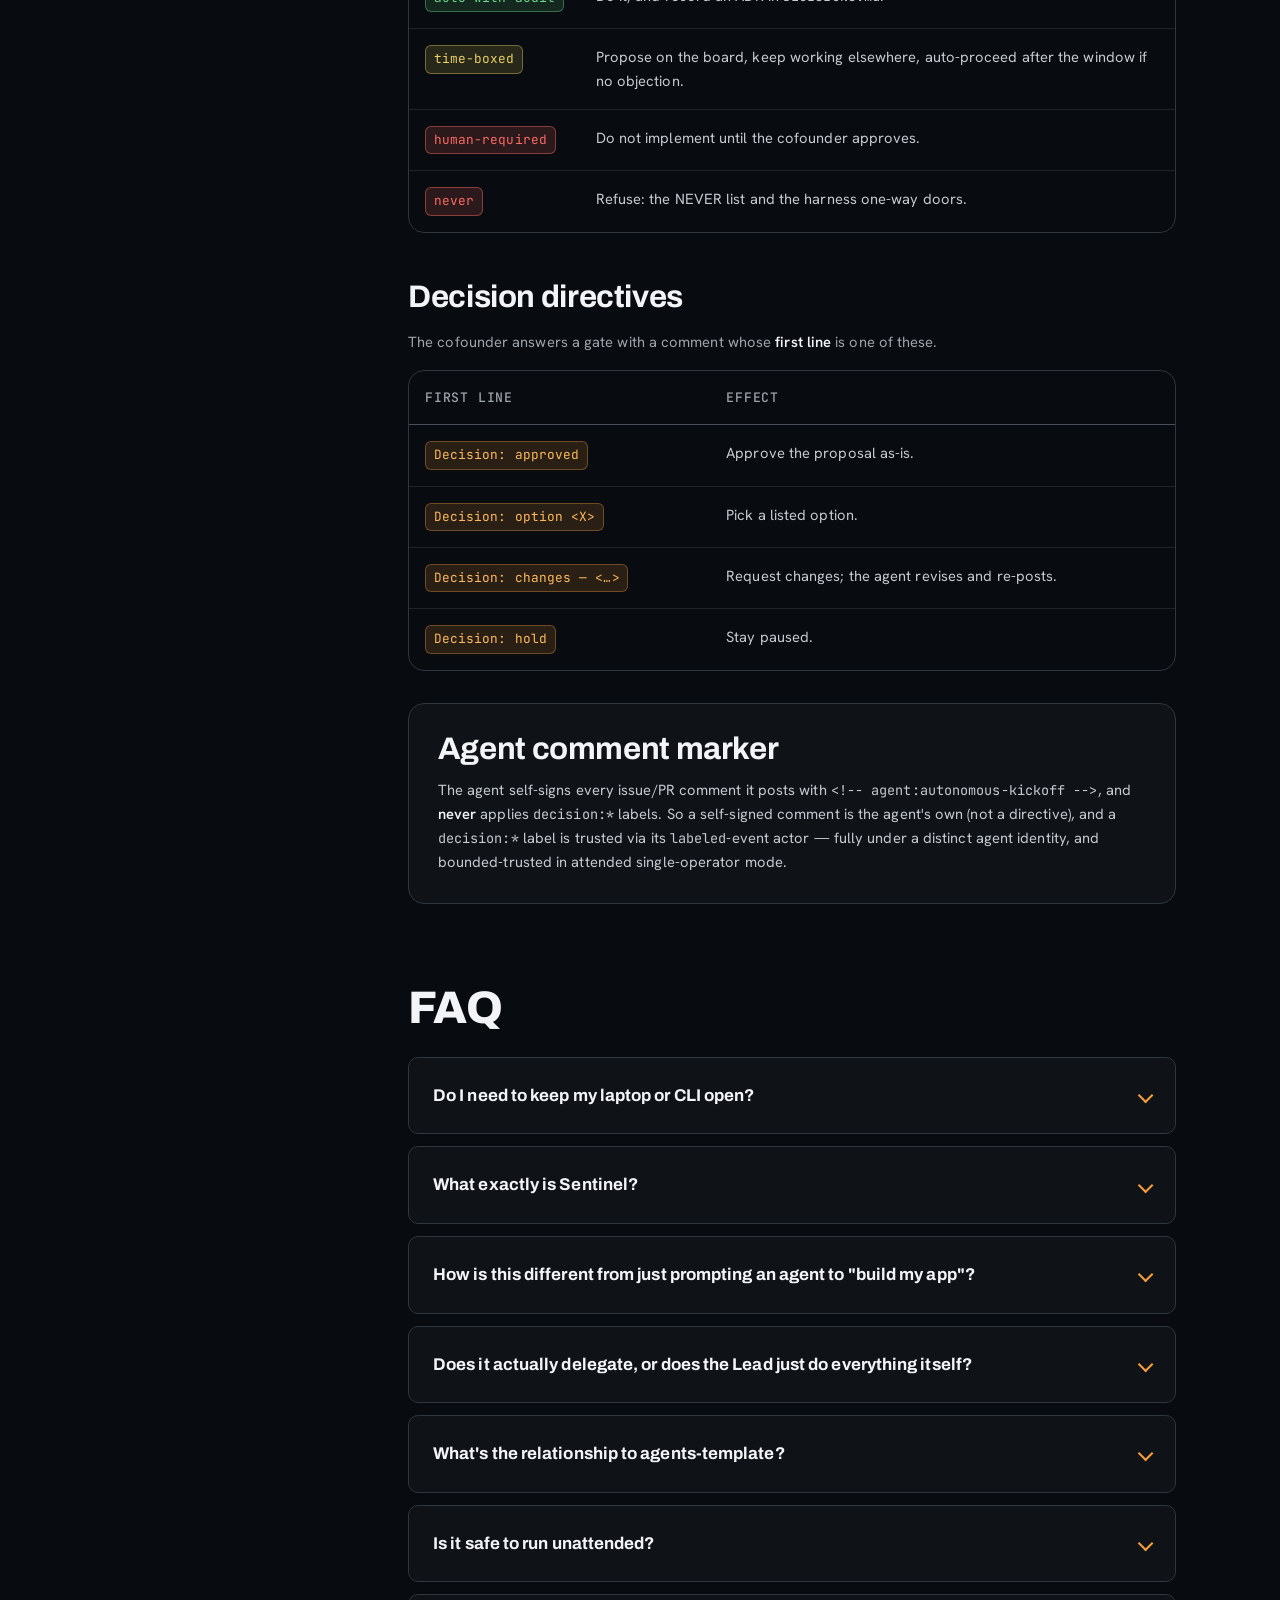
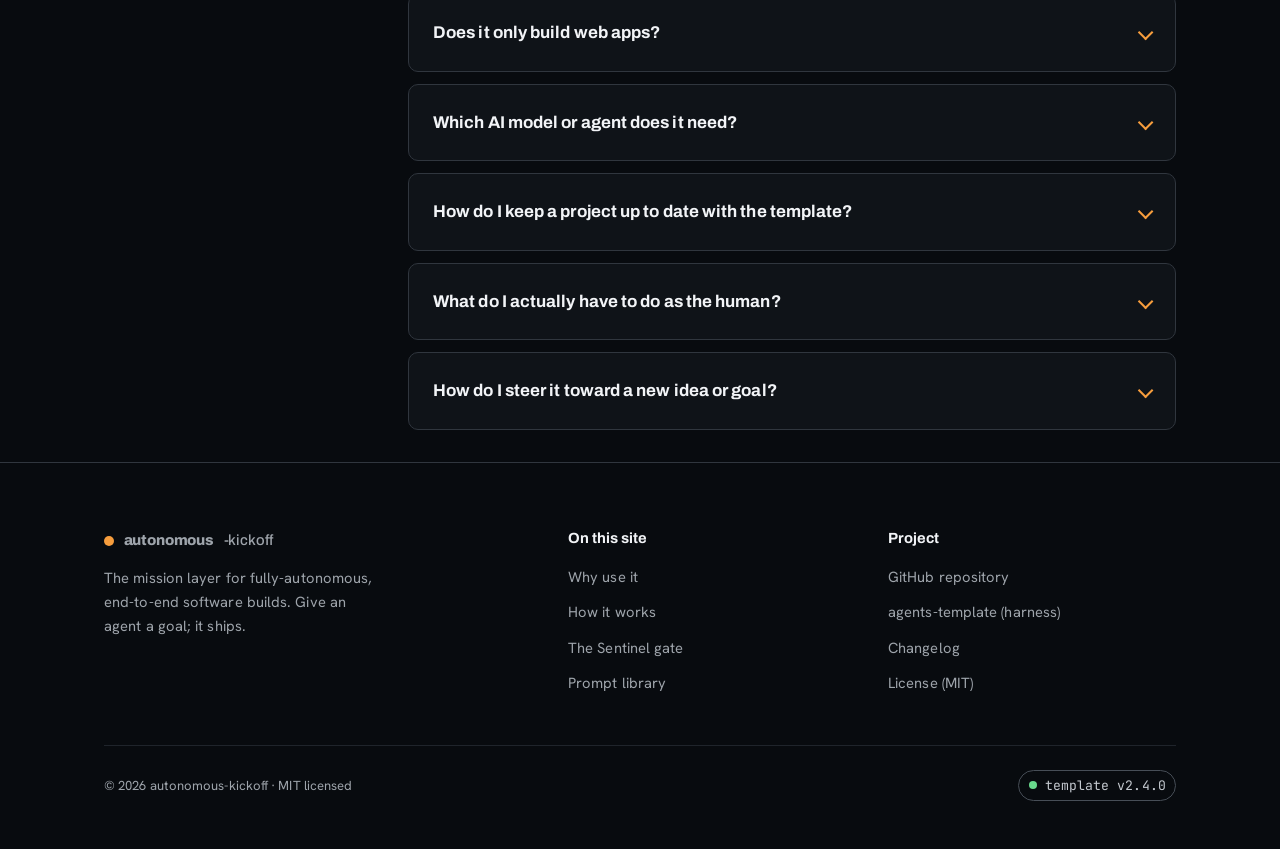
==== commit 683ce7f8: "docs: note the decision-label trust check is identity-dependent (AGENTS.md + site) The `labeled`-eve" ====
--- a/site/reference.html
+++ b/site/reference.html
@@ -369,7 +369,7 @@
 
           <div class="panel" style="margin-top: var(--sp-6);">
             <h3>Agent comment marker</h3>
-            <p>The agent self-signs every issue/PR comment it posts with <code>&lt;!-- agent:autonomous-kickoff --&gt;</code>, and <strong>never</strong> applies <code>decision:*</code> labels. So a self-signed comment is the agent's own (not a directive), and a <code>decision:*</code> label is trusted only when its <code>labeled</code>-event actor is the cofounder.</p>
+            <p>The agent self-signs every issue/PR comment it posts with <code>&lt;!-- agent:autonomous-kickoff --&gt;</code>, and <strong>never</strong> applies <code>decision:*</code> labels. So a self-signed comment is the agent's own (not a directive), and a <code>decision:*</code> label is trusted via its <code>labeled</code>-event actor &mdash; fully under a distinct agent identity, and bounded-trusted in attended single-operator mode.</p>
           </div>
         </section>
 
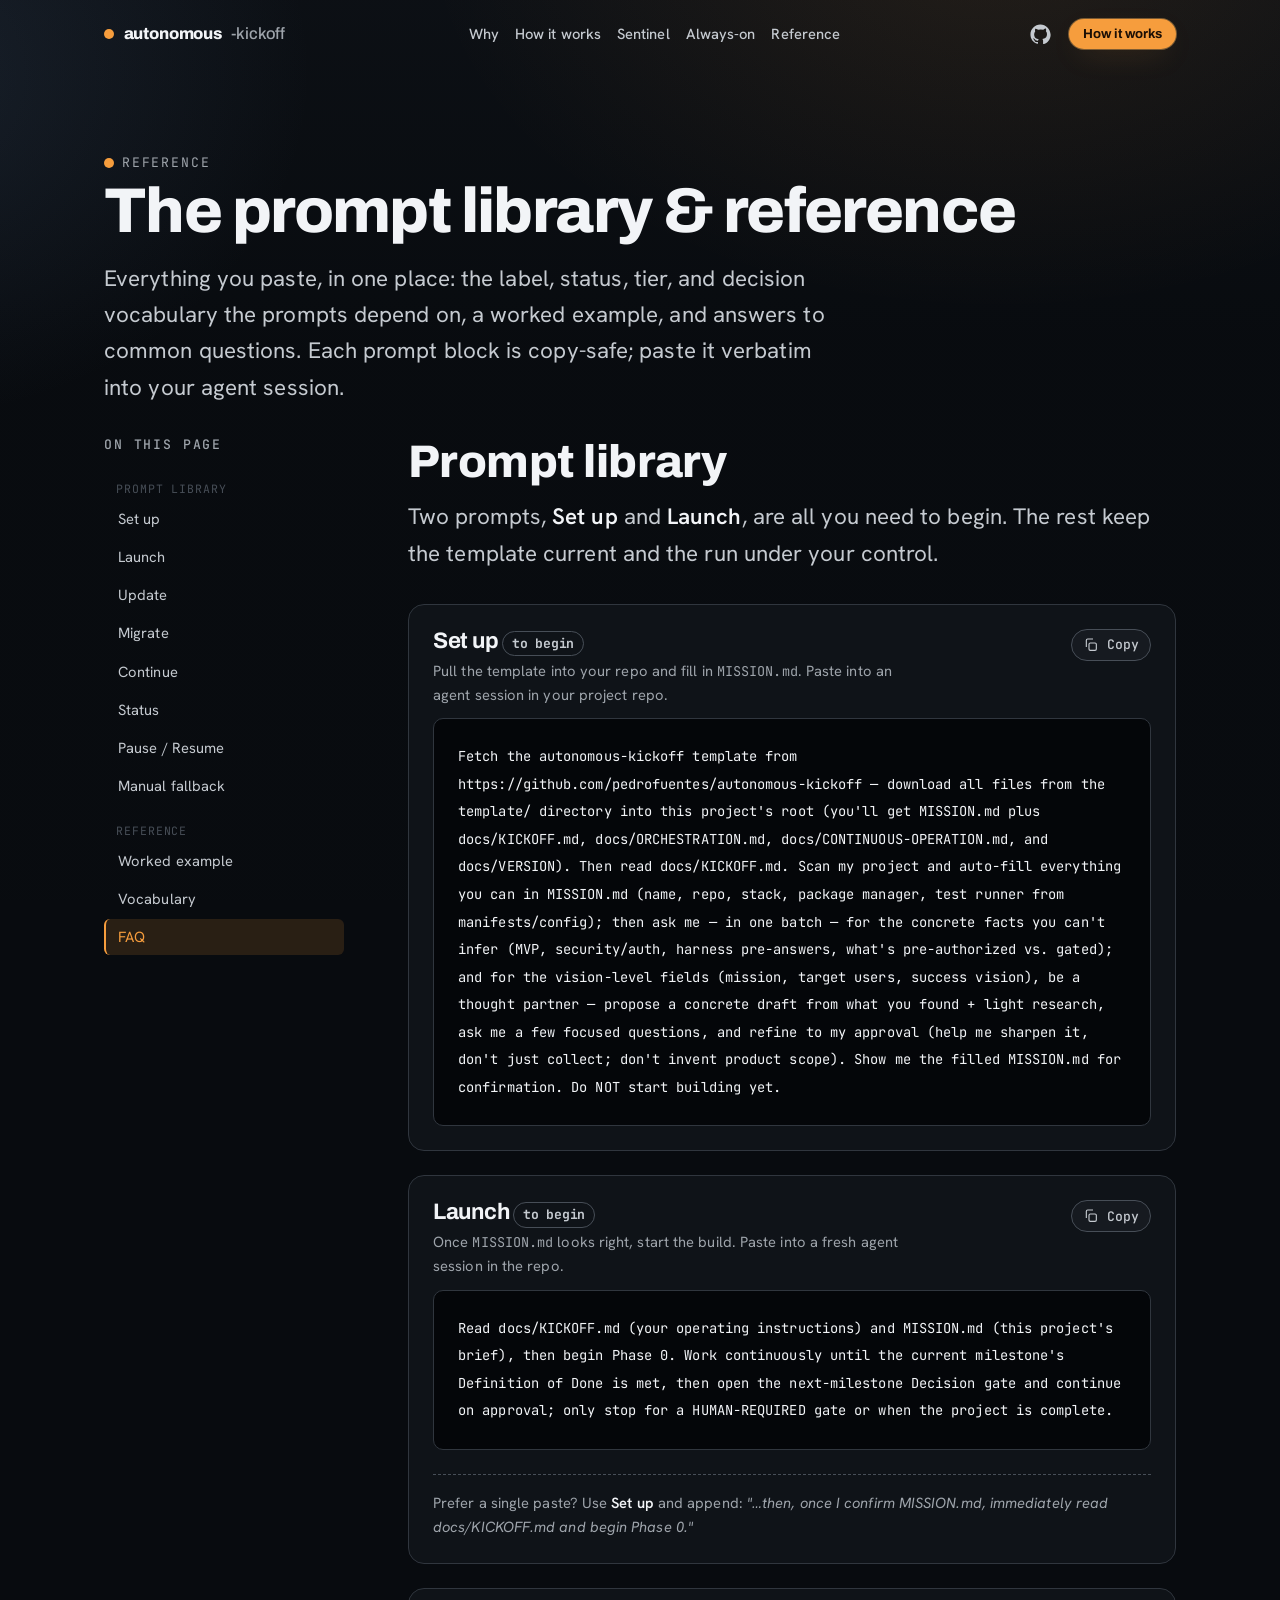
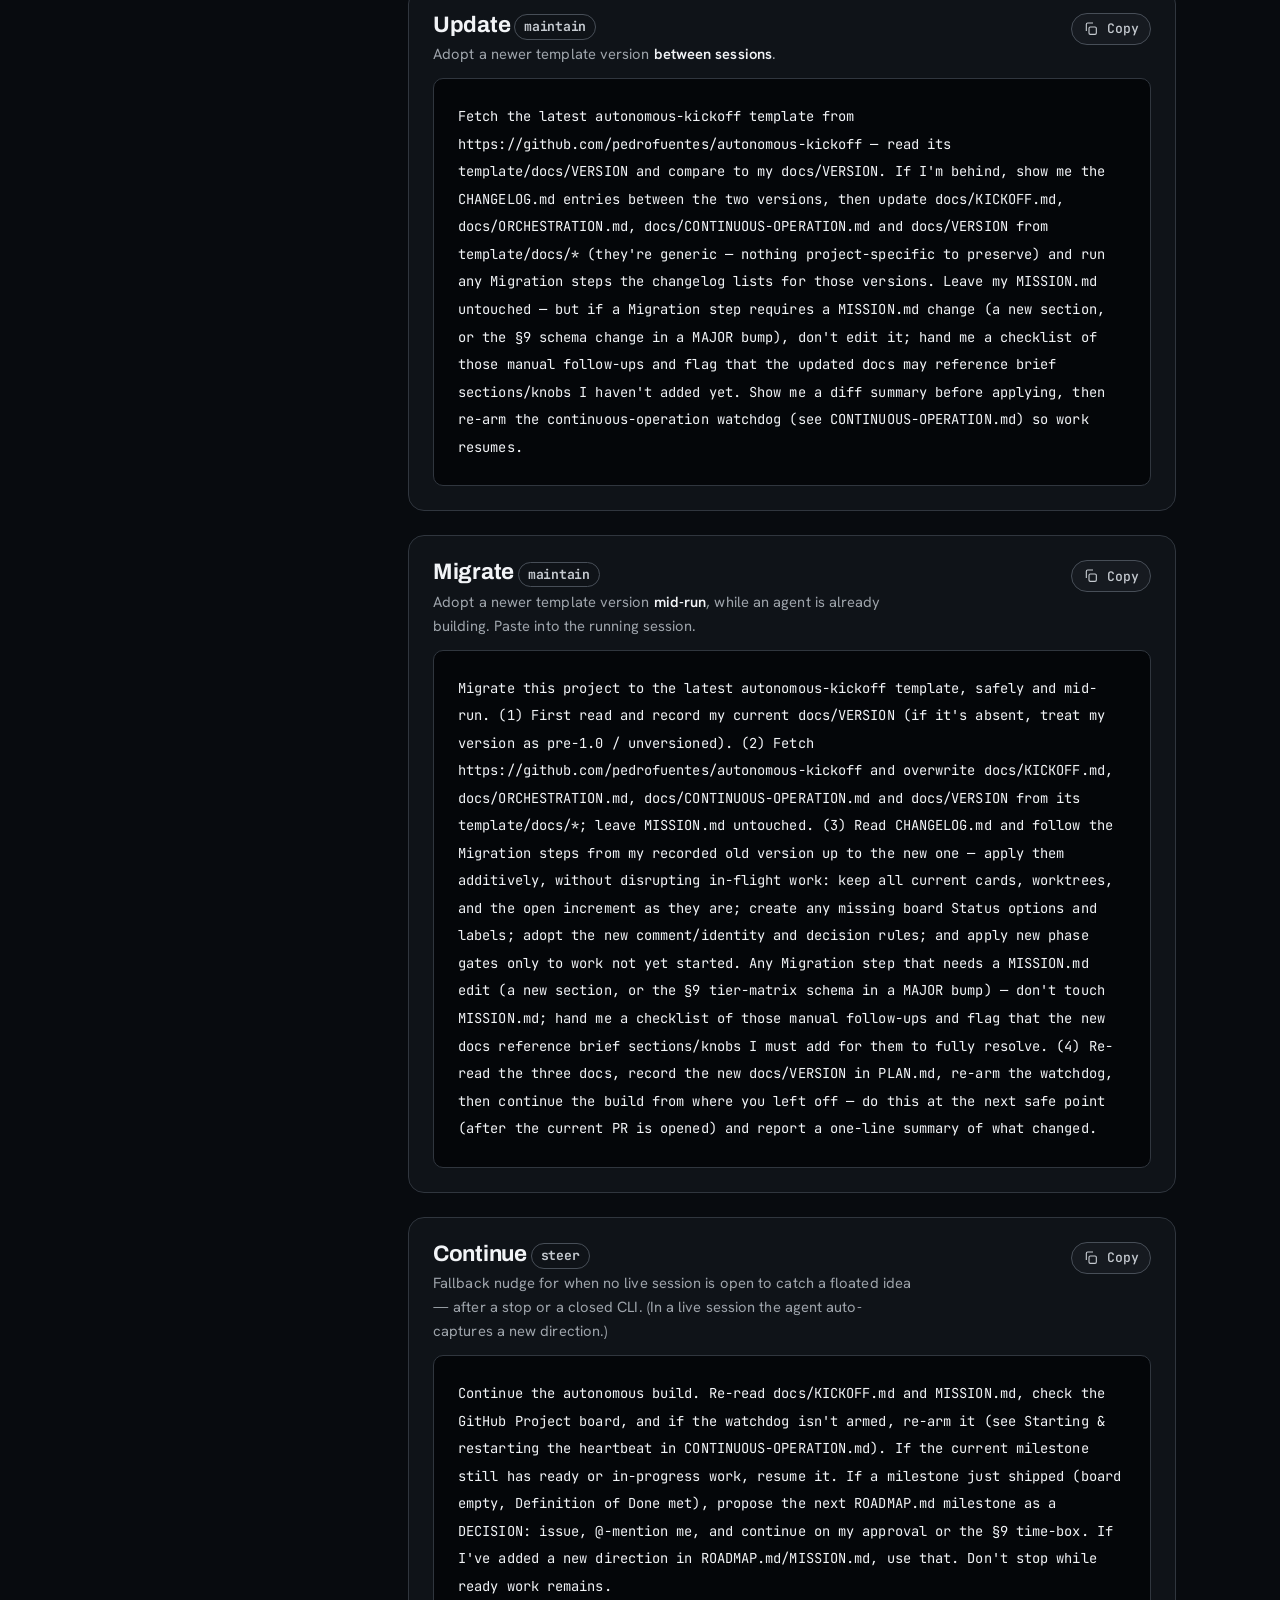
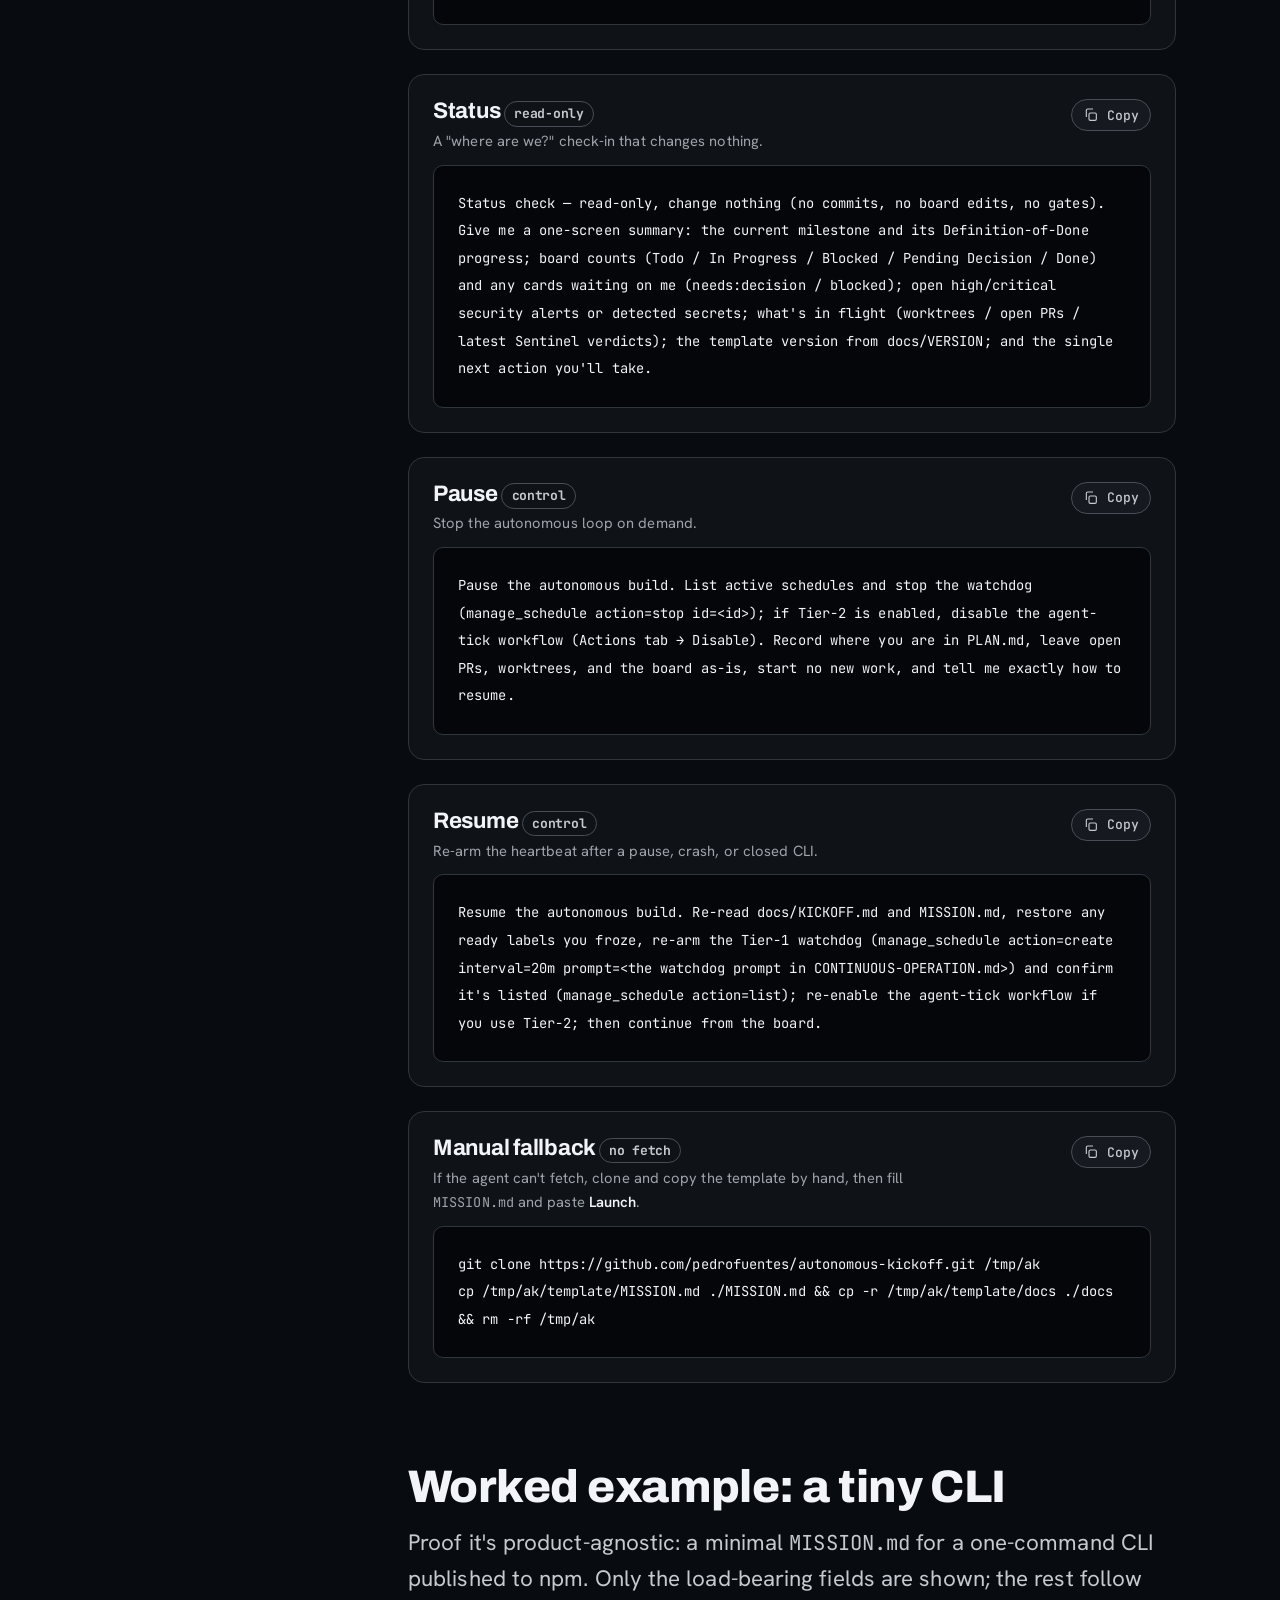
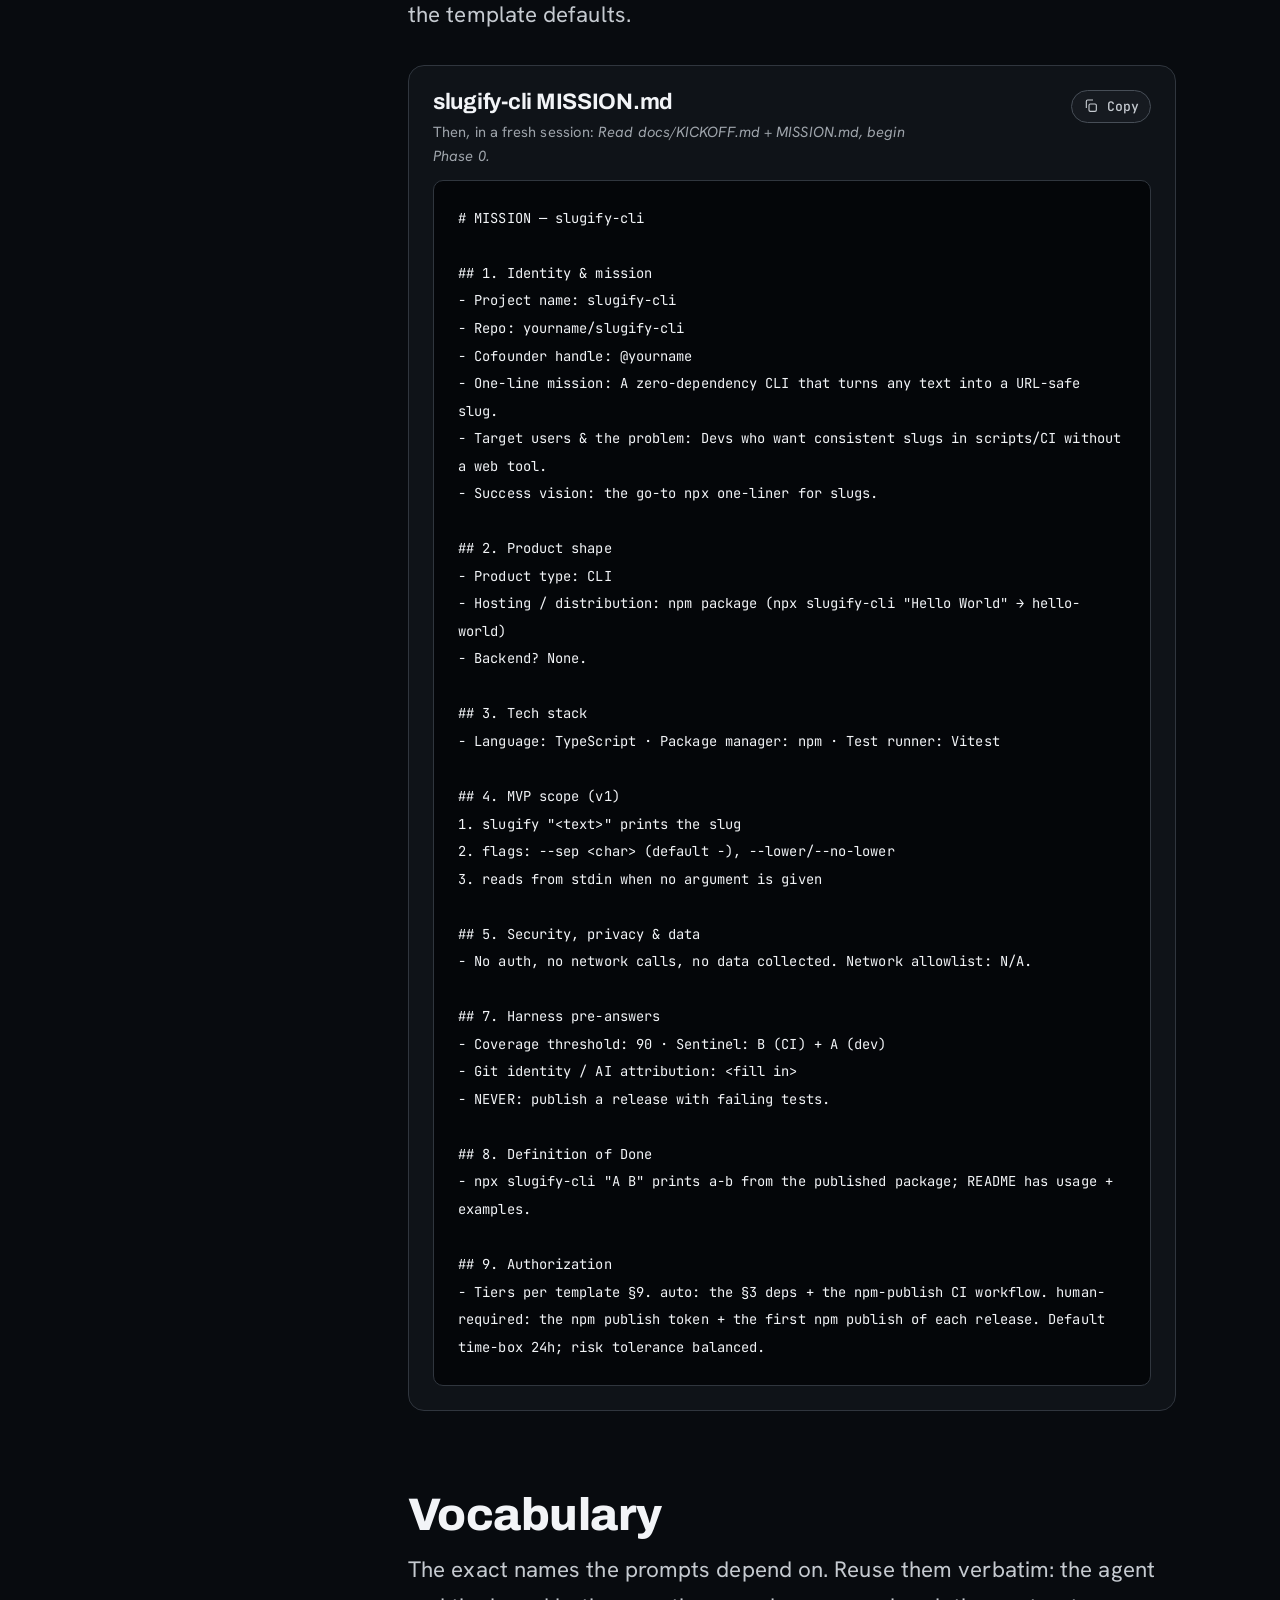
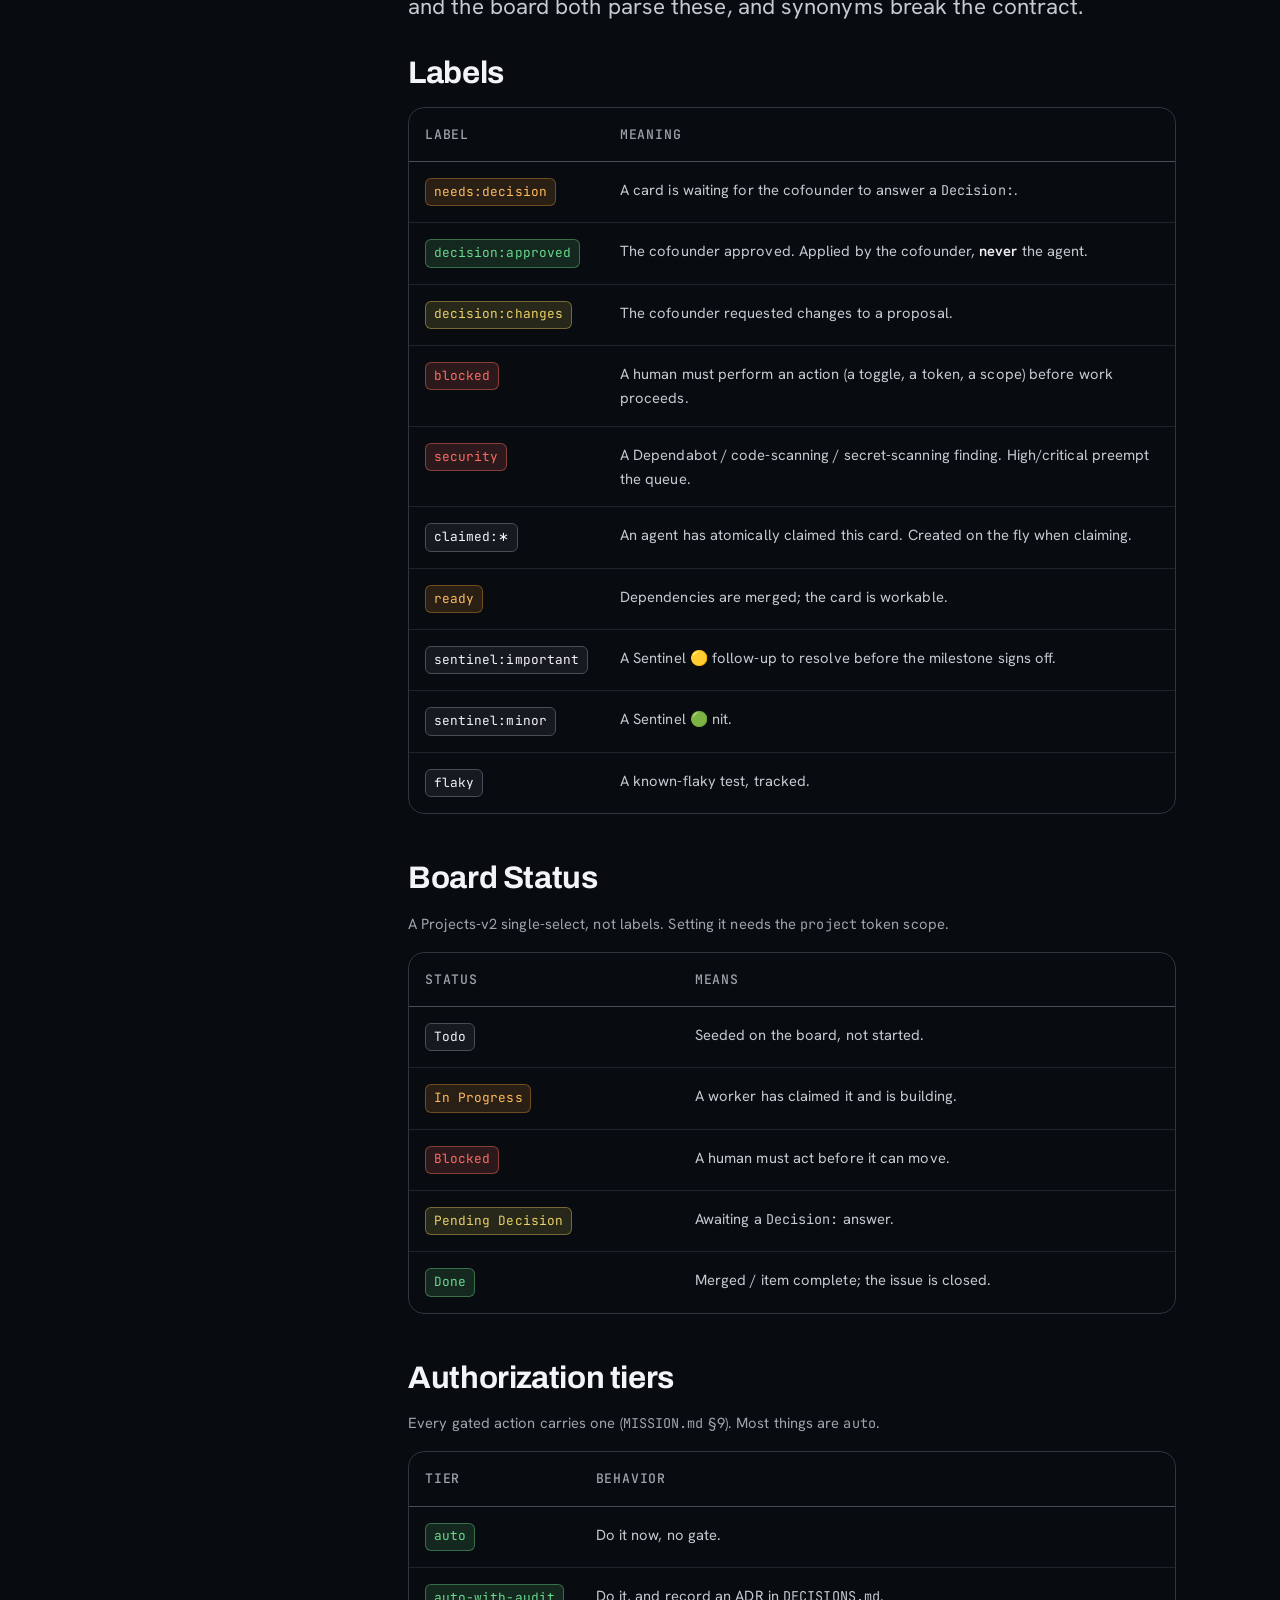
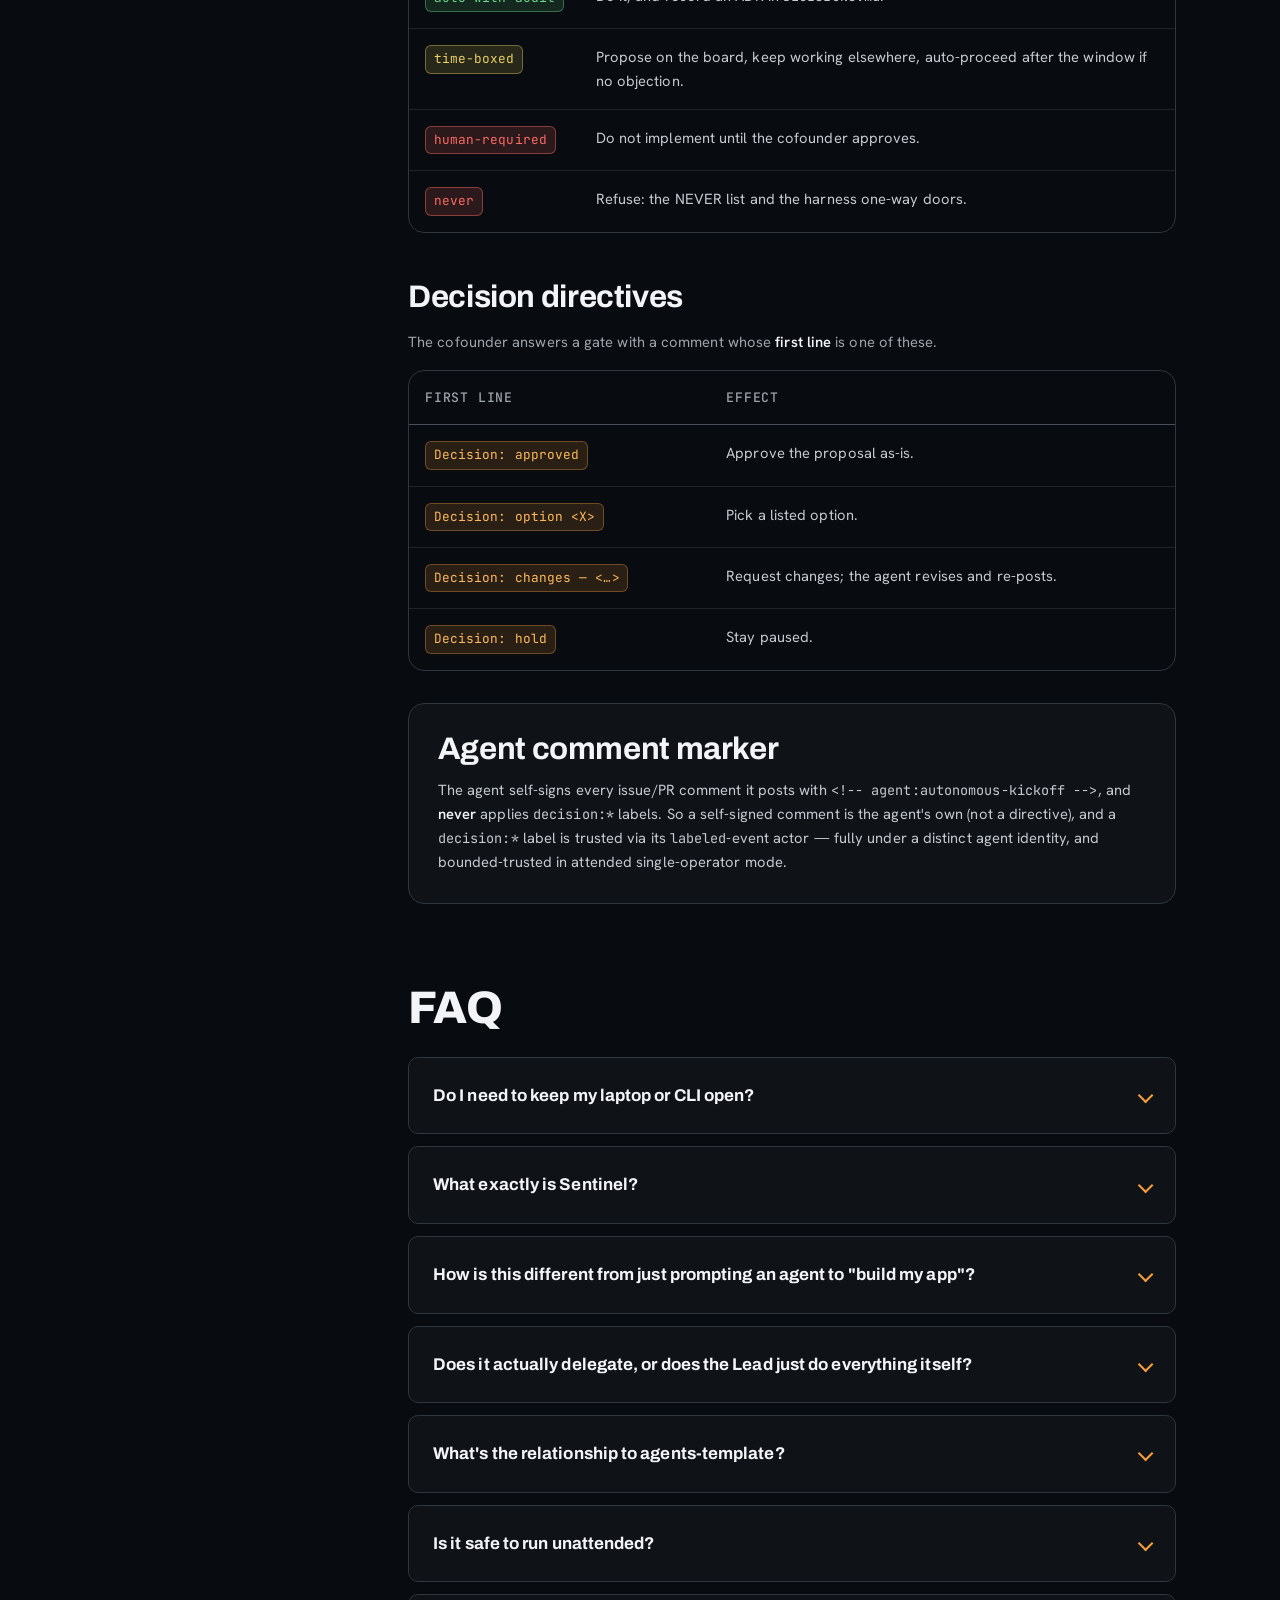
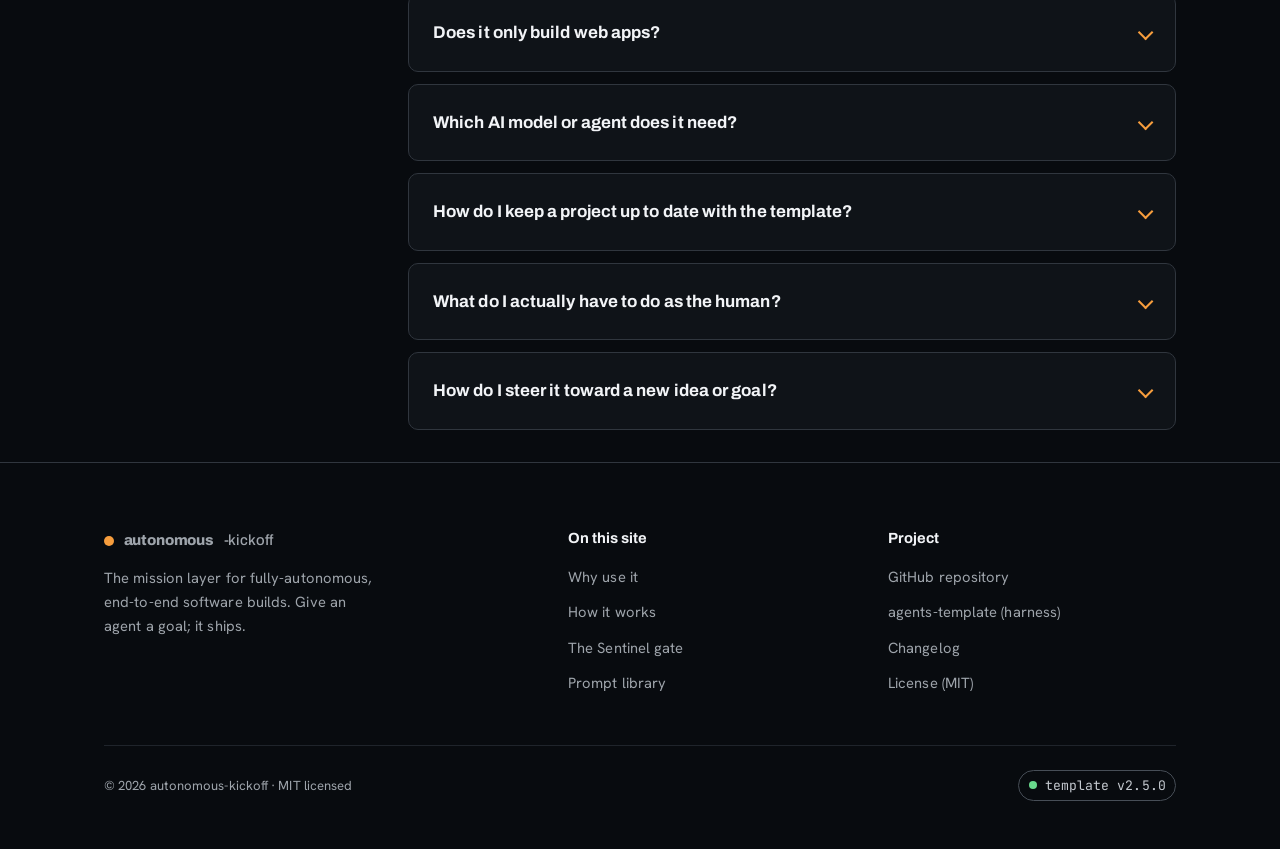
==== commit c838eb73: "fix: link the Project board to the repo at creation (v2.5.0) The kickoff prompts told the agent to c" ====
--- a/site/reference.html
+++ b/site/reference.html
@@ -478,7 +478,7 @@
       </div>
       <div class="footer-bottom">
         <span>&copy; <span id="year">2026</span> autonomous-kickoff &middot; MIT licensed</span>
-        <span class="version-badge"><span class="dot" aria-hidden="true"></span> template v2.4.0</span>
+        <span class="version-badge"><span class="dot" aria-hidden="true"></span> template v2.5.0</span>
       </div>
     </div>
   </footer>
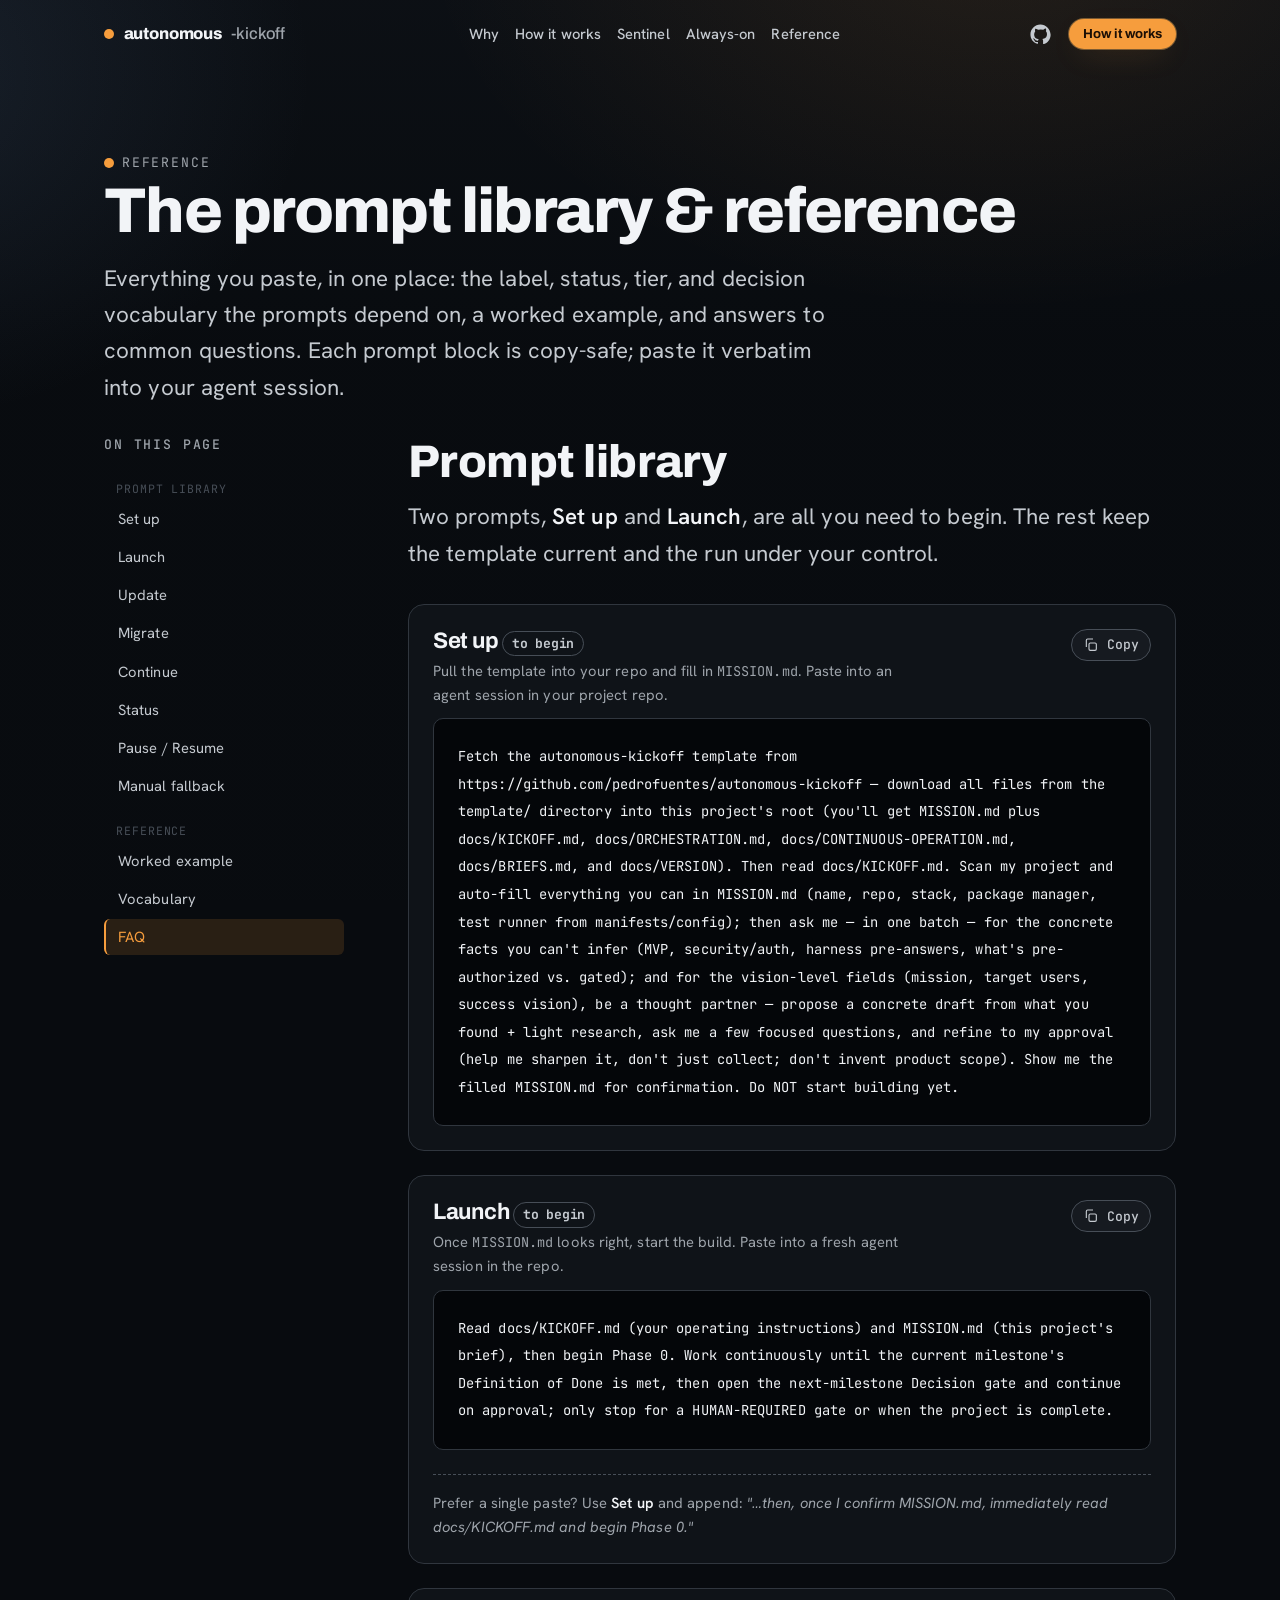
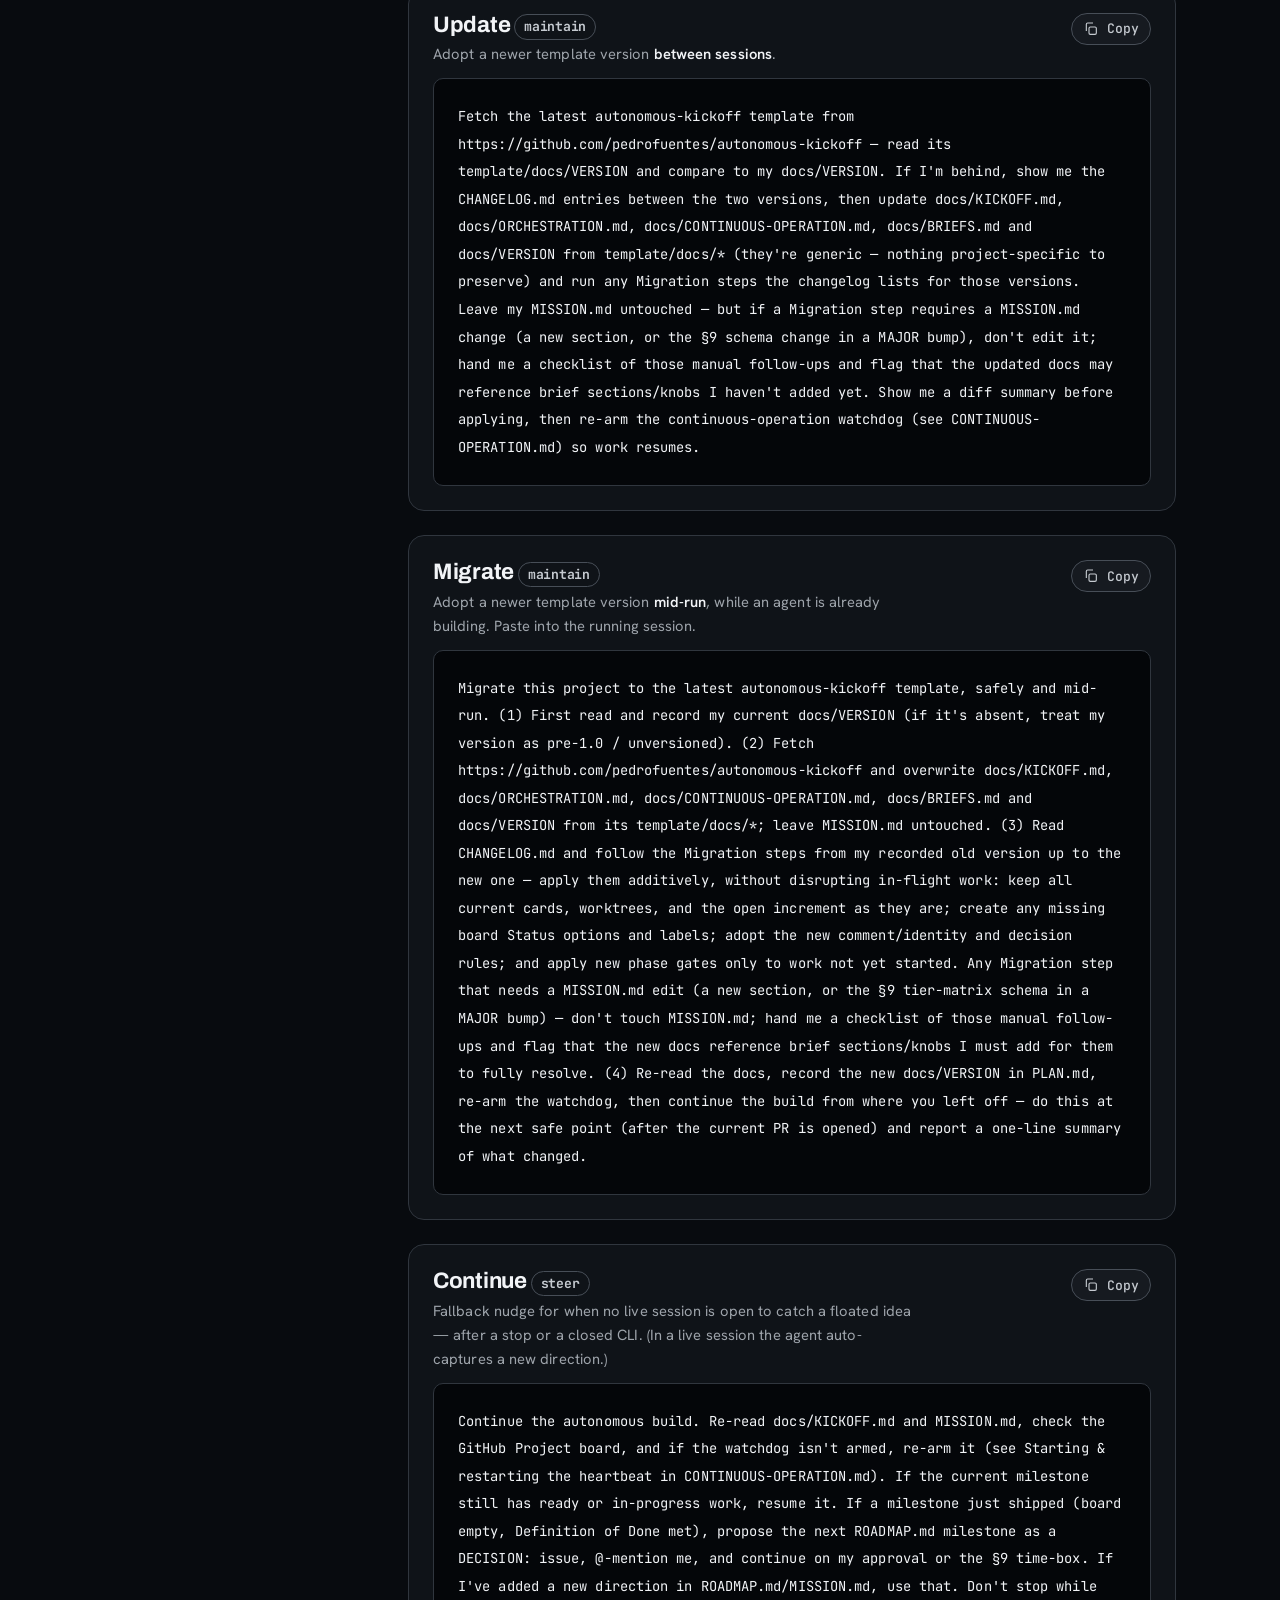
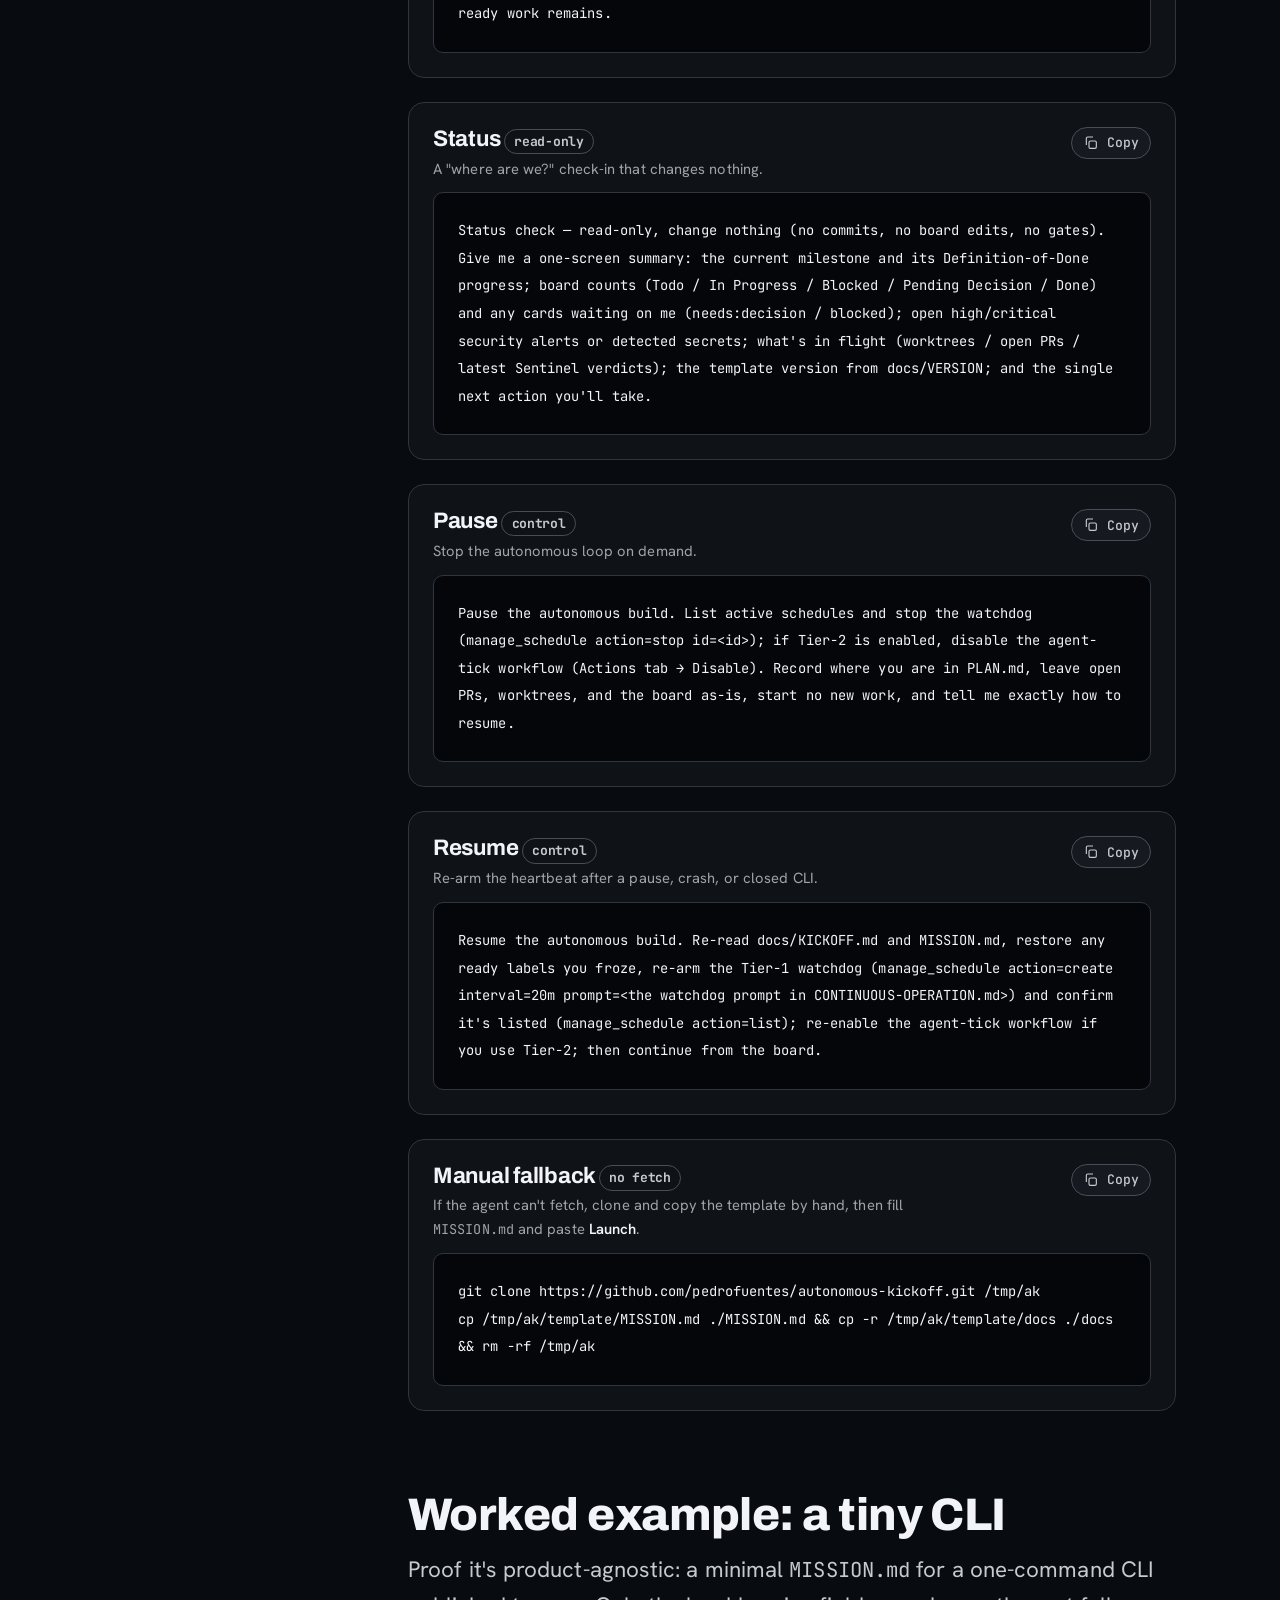
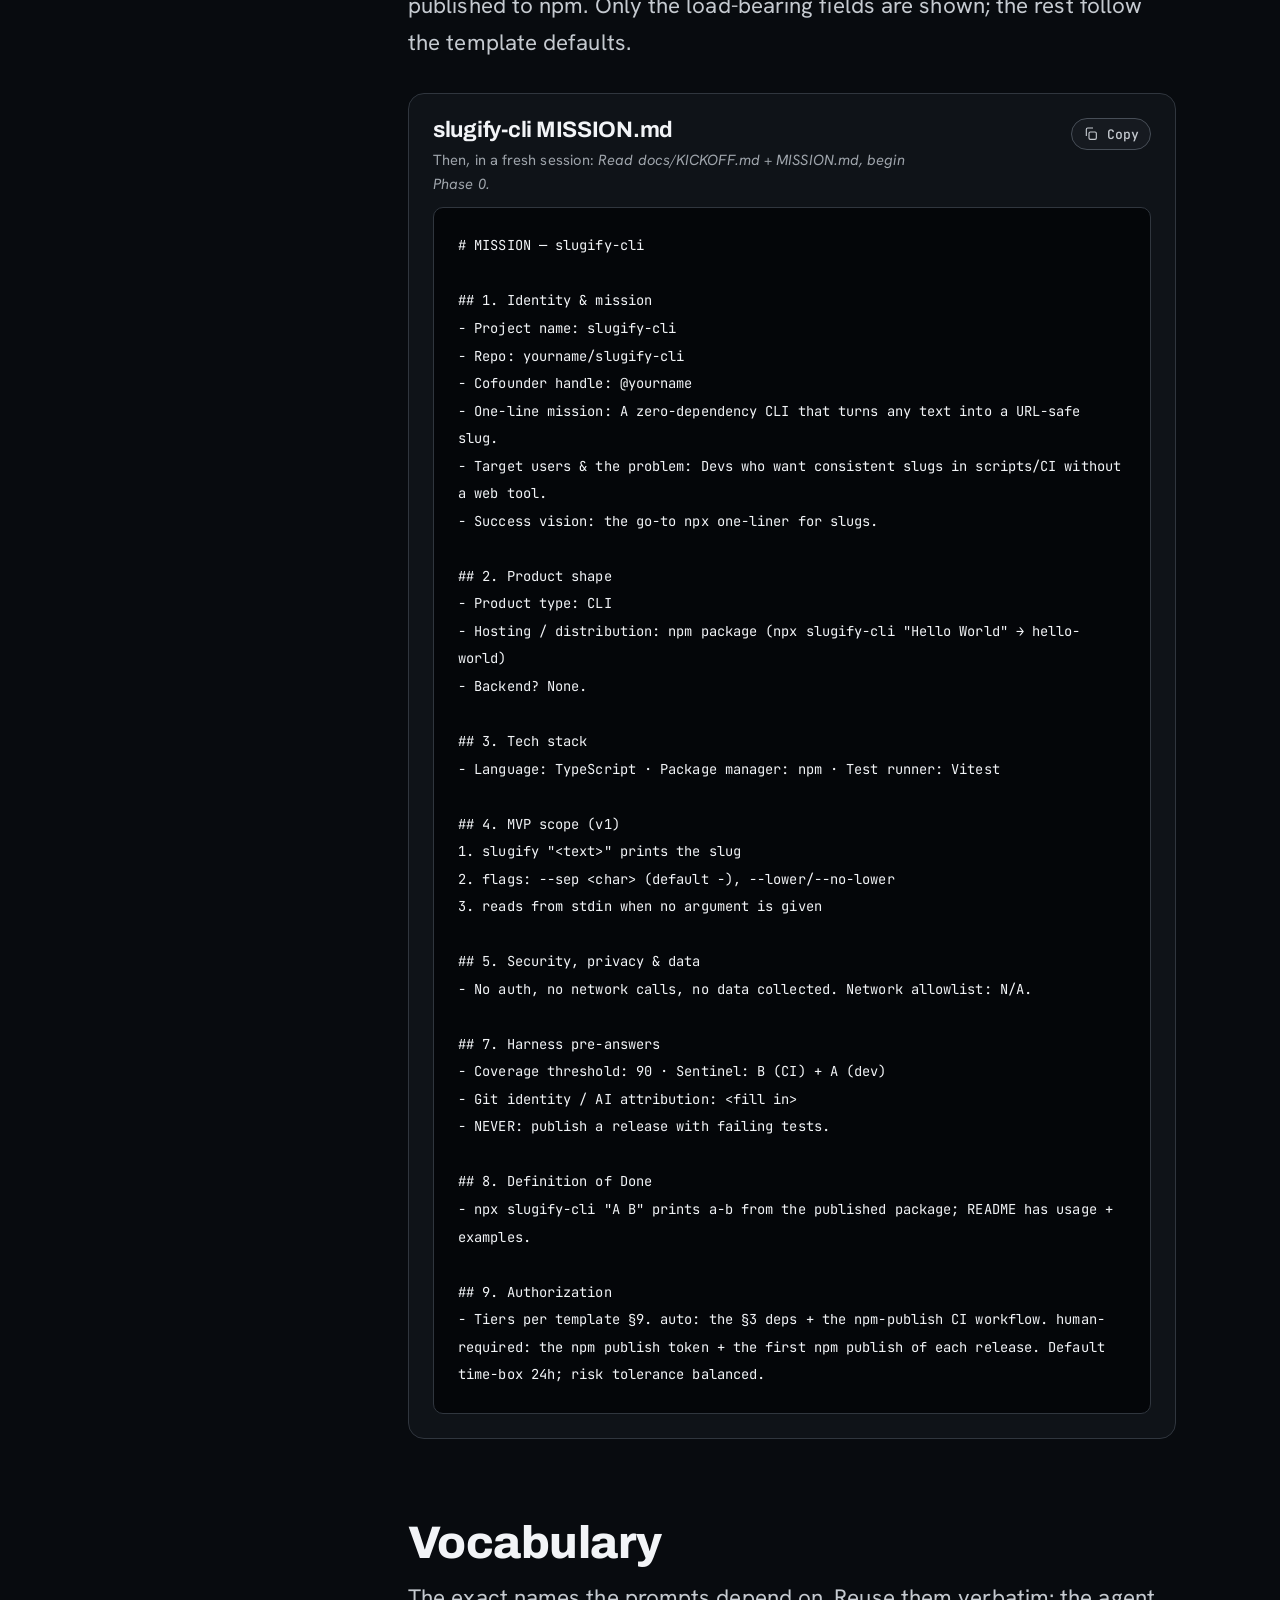
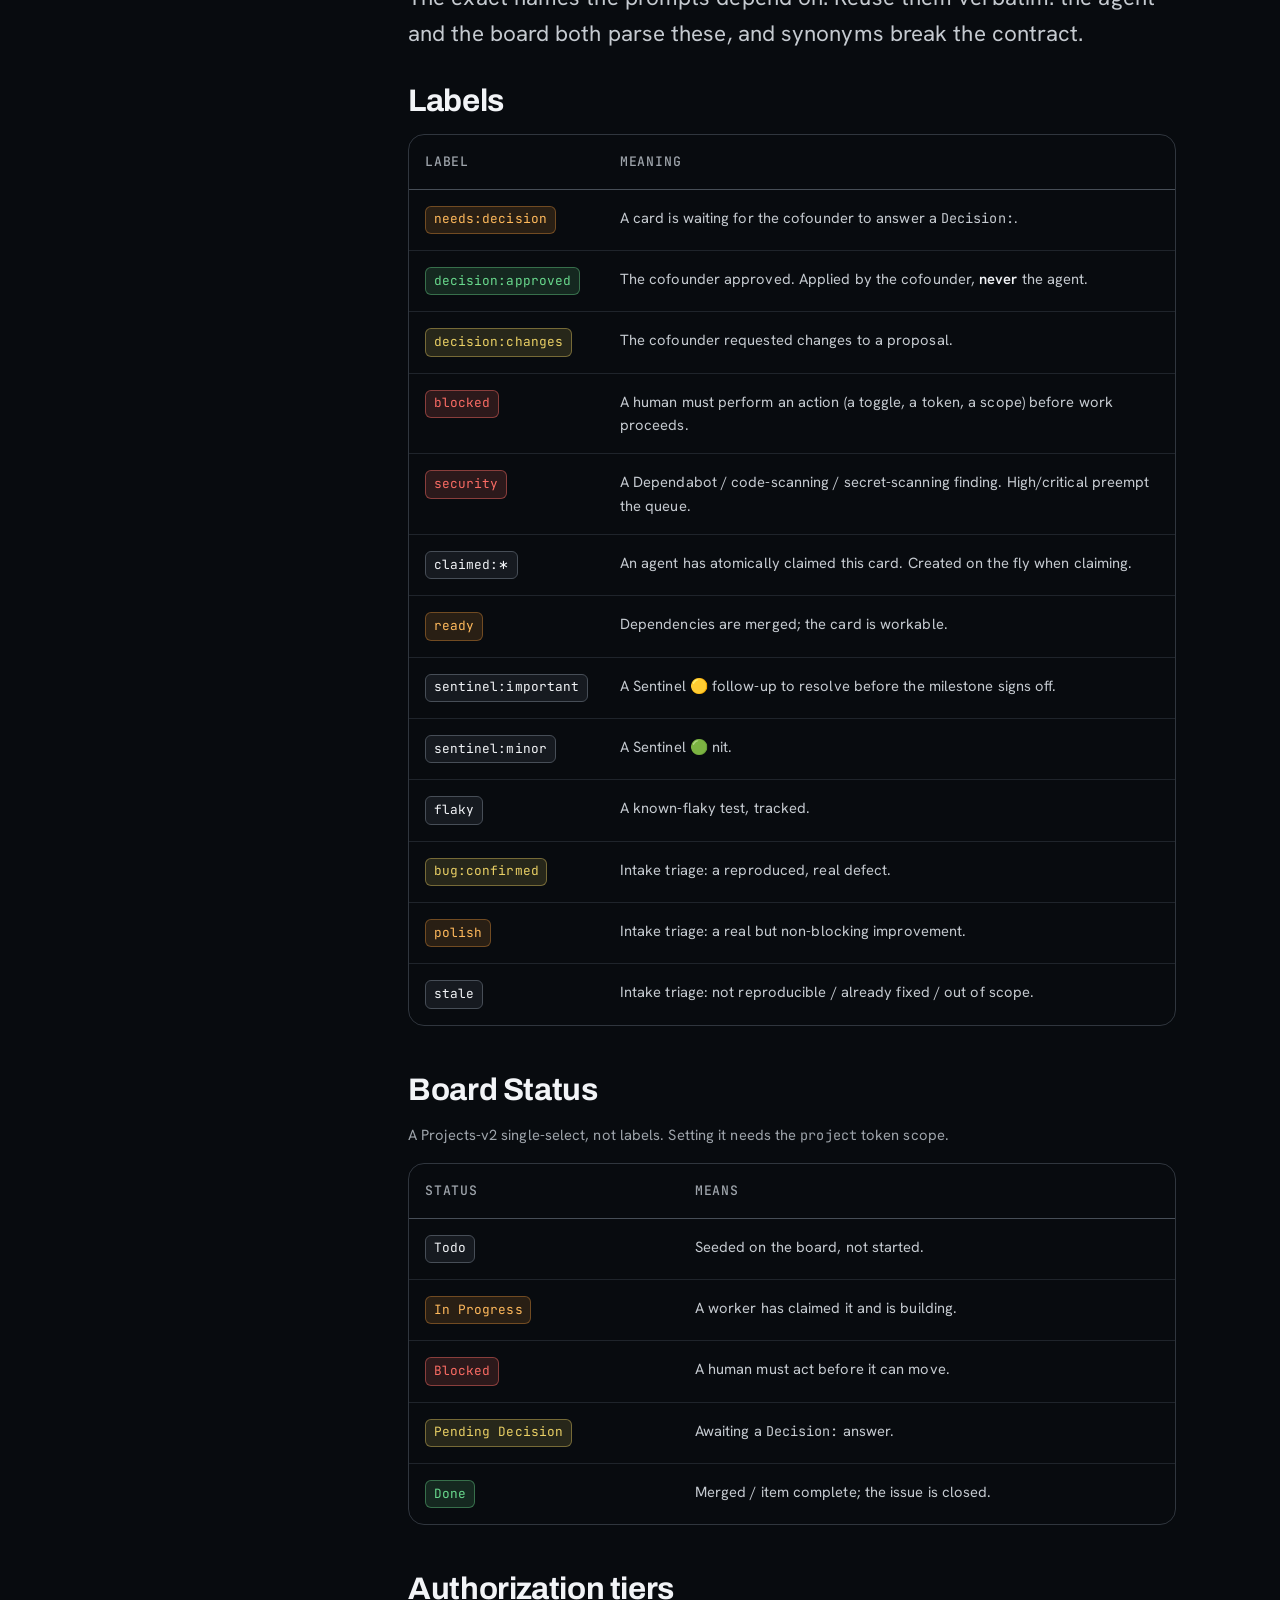
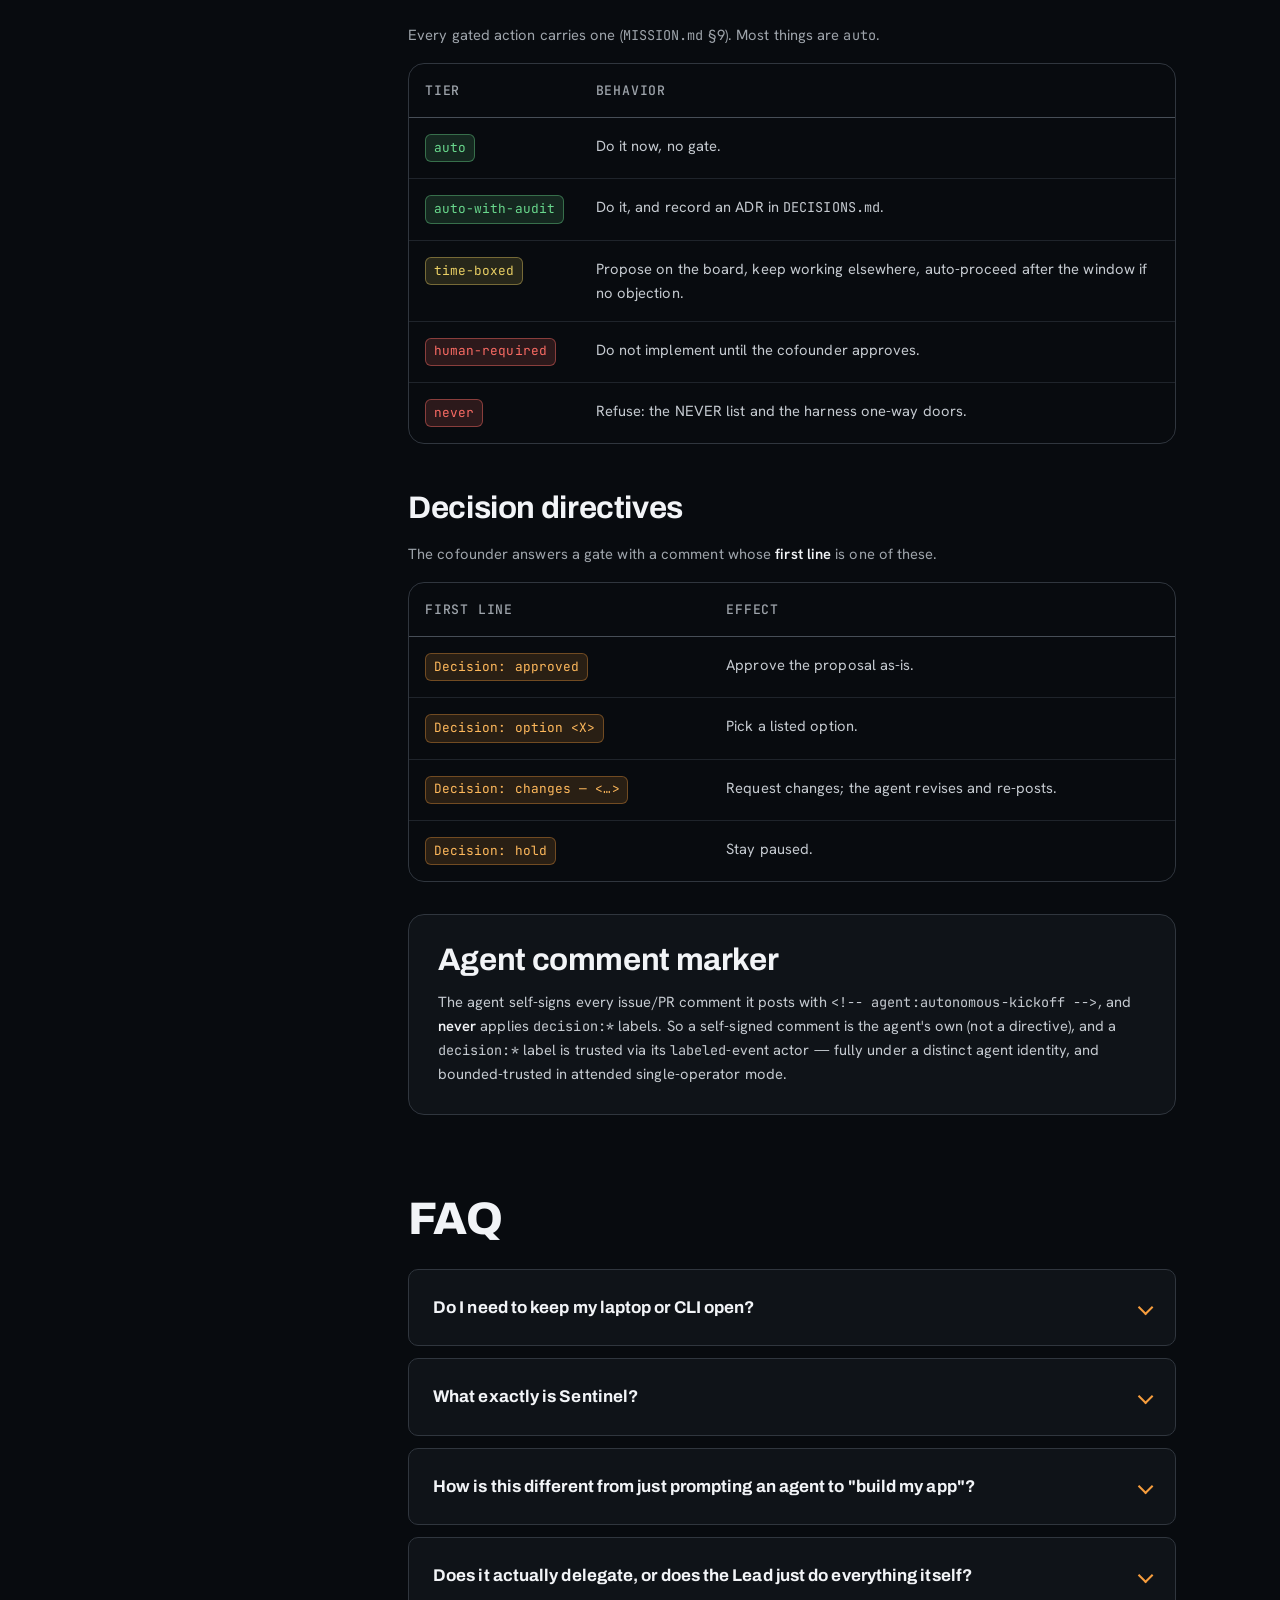
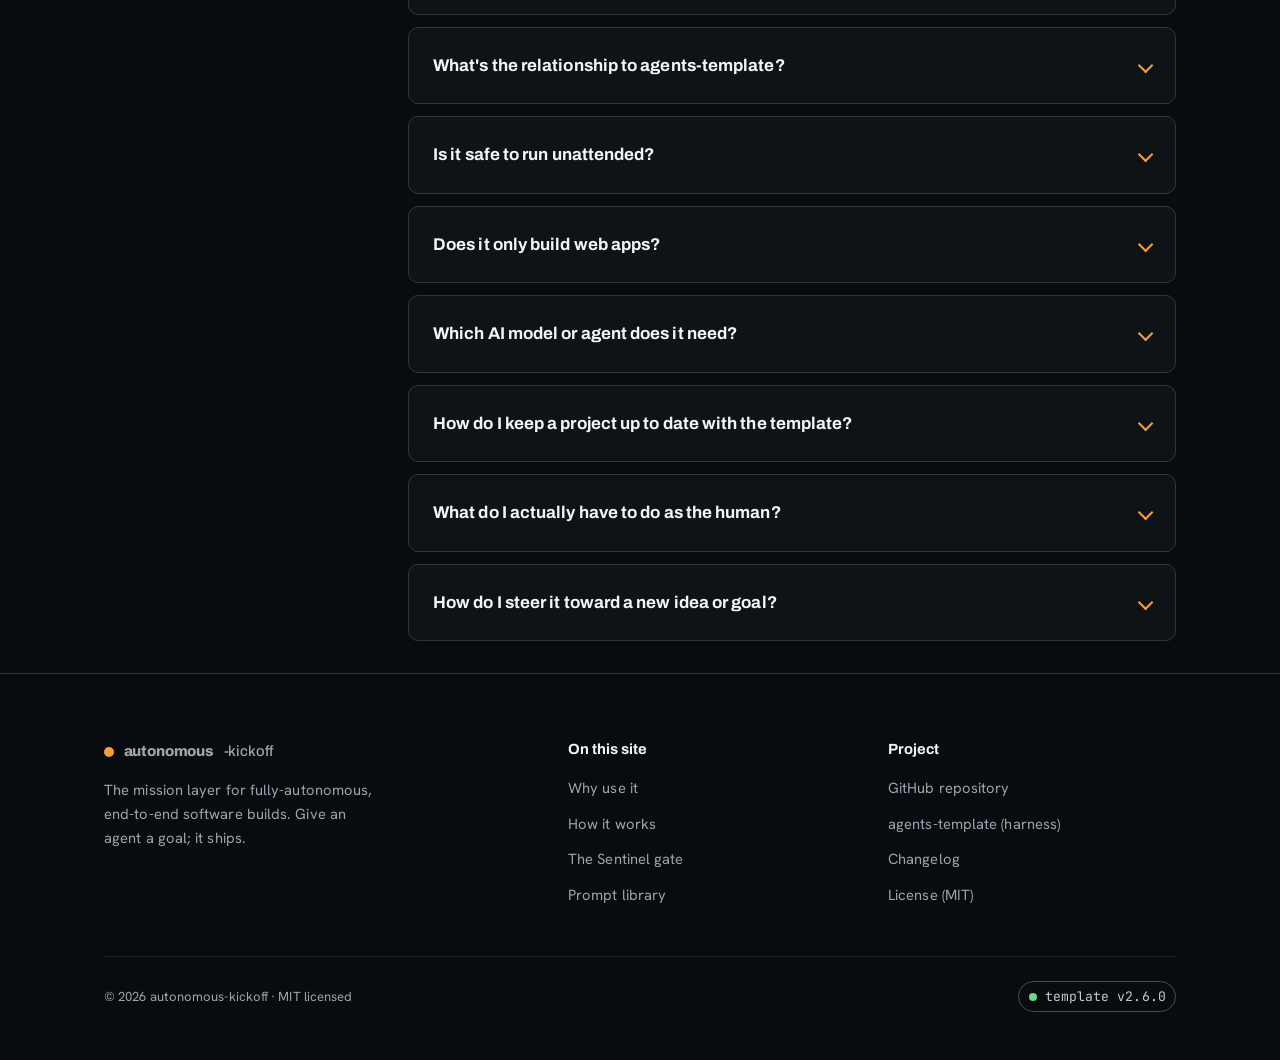
==== commit 8c11de65: "feat: v2.6.0 — fold github-dashboard run feedback into the template Adopt sensible, product-neutral " ====
--- a/site/reference.html
+++ b/site/reference.html
@@ -111,7 +111,7 @@
                 <span class="copy-label">Copy</span>
               </button>
             </div>
-            <div class="prompt-body"><pre><code id="p-setup">Fetch the autonomous-kickoff template from https://github.com/pedrofuentes/autonomous-kickoff &mdash; download all files from the template/ directory into this project's root (you'll get MISSION.md plus docs/KICKOFF.md, docs/ORCHESTRATION.md, docs/CONTINUOUS-OPERATION.md, and docs/VERSION). Then read docs/KICKOFF.md. Scan my project and auto-fill everything you can in MISSION.md (name, repo, stack, package manager, test runner from manifests/config); then ask me &mdash; in one batch &mdash; for the concrete facts you can't infer (MVP, security/auth, harness pre-answers, what's pre-authorized vs. gated); and for the vision-level fields (mission, target users, success vision), be a thought partner &mdash; propose a concrete draft from what you found + light research, ask me a few focused questions, and refine to my approval (help me sharpen it, don't just collect; don't invent product scope). Show me the filled MISSION.md for confirmation. Do NOT start building yet.</code></pre></div>
+            <div class="prompt-body"><pre><code id="p-setup">Fetch the autonomous-kickoff template from https://github.com/pedrofuentes/autonomous-kickoff &mdash; download all files from the template/ directory into this project's root (you'll get MISSION.md plus docs/KICKOFF.md, docs/ORCHESTRATION.md, docs/CONTINUOUS-OPERATION.md, docs/BRIEFS.md, and docs/VERSION). Then read docs/KICKOFF.md. Scan my project and auto-fill everything you can in MISSION.md (name, repo, stack, package manager, test runner from manifests/config); then ask me &mdash; in one batch &mdash; for the concrete facts you can't infer (MVP, security/auth, harness pre-answers, what's pre-authorized vs. gated); and for the vision-level fields (mission, target users, success vision), be a thought partner &mdash; propose a concrete draft from what you found + light research, ask me a few focused questions, and refine to my approval (help me sharpen it, don't just collect; don't invent product scope). Show me the filled MISSION.md for confirmation. Do NOT start building yet.</code></pre></div>
           </article>
 
           <!-- LAUNCH -->
@@ -144,7 +144,7 @@
                 <span class="copy-label">Copy</span>
               </button>
             </div>
-            <div class="prompt-body"><pre><code id="p-update">Fetch the latest autonomous-kickoff template from https://github.com/pedrofuentes/autonomous-kickoff &mdash; read its template/docs/VERSION and compare to my docs/VERSION. If I'm behind, show me the CHANGELOG.md entries between the two versions, then update docs/KICKOFF.md, docs/ORCHESTRATION.md, docs/CONTINUOUS-OPERATION.md and docs/VERSION from template/docs/* (they're generic &mdash; nothing project-specific to preserve) and run any Migration steps the changelog lists for those versions. Leave my MISSION.md untouched &mdash; but if a Migration step requires a MISSION.md change (a new section, or the &sect;9 schema change in a MAJOR bump), don't edit it; hand me a checklist of those manual follow-ups and flag that the updated docs may reference brief sections/knobs I haven't added yet. Show me a diff summary before applying, then re-arm the continuous-operation watchdog (see CONTINUOUS-OPERATION.md) so work resumes.</code></pre></div>
+            <div class="prompt-body"><pre><code id="p-update">Fetch the latest autonomous-kickoff template from https://github.com/pedrofuentes/autonomous-kickoff &mdash; read its template/docs/VERSION and compare to my docs/VERSION. If I'm behind, show me the CHANGELOG.md entries between the two versions, then update docs/KICKOFF.md, docs/ORCHESTRATION.md, docs/CONTINUOUS-OPERATION.md, docs/BRIEFS.md and docs/VERSION from template/docs/* (they're generic &mdash; nothing project-specific to preserve) and run any Migration steps the changelog lists for those versions. Leave my MISSION.md untouched &mdash; but if a Migration step requires a MISSION.md change (a new section, or the &sect;9 schema change in a MAJOR bump), don't edit it; hand me a checklist of those manual follow-ups and flag that the updated docs may reference brief sections/knobs I haven't added yet. Show me a diff summary before applying, then re-arm the continuous-operation watchdog (see CONTINUOUS-OPERATION.md) so work resumes.</code></pre></div>
           </article>
 
           <!-- MIGRATE -->
@@ -160,7 +160,7 @@
                 <span class="copy-label">Copy</span>
               </button>
             </div>
-            <div class="prompt-body"><pre><code id="p-migrate">Migrate this project to the latest autonomous-kickoff template, safely and mid-run. (1) First read and record my current docs/VERSION (if it's absent, treat my version as pre-1.0 / unversioned). (2) Fetch https://github.com/pedrofuentes/autonomous-kickoff and overwrite docs/KICKOFF.md, docs/ORCHESTRATION.md, docs/CONTINUOUS-OPERATION.md and docs/VERSION from its template/docs/*; leave MISSION.md untouched. (3) Read CHANGELOG.md and follow the Migration steps from my recorded old version up to the new one &mdash; apply them additively, without disrupting in-flight work: keep all current cards, worktrees, and the open increment as they are; create any missing board Status options and labels; adopt the new comment/identity and decision rules; and apply new phase gates only to work not yet started. Any Migration step that needs a MISSION.md edit (a new section, or the &sect;9 tier-matrix schema in a MAJOR bump) &mdash; don't touch MISSION.md; hand me a checklist of those manual follow-ups and flag that the new docs reference brief sections/knobs I must add for them to fully resolve. (4) Re-read the three docs, record the new docs/VERSION in PLAN.md, re-arm the watchdog, then continue the build from where you left off &mdash; do this at the next safe point (after the current PR is opened) and report a one-line summary of what changed.</code></pre></div>
+            <div class="prompt-body"><pre><code id="p-migrate">Migrate this project to the latest autonomous-kickoff template, safely and mid-run. (1) First read and record my current docs/VERSION (if it's absent, treat my version as pre-1.0 / unversioned). (2) Fetch https://github.com/pedrofuentes/autonomous-kickoff and overwrite docs/KICKOFF.md, docs/ORCHESTRATION.md, docs/CONTINUOUS-OPERATION.md, docs/BRIEFS.md and docs/VERSION from its template/docs/*; leave MISSION.md untouched. (3) Read CHANGELOG.md and follow the Migration steps from my recorded old version up to the new one &mdash; apply them additively, without disrupting in-flight work: keep all current cards, worktrees, and the open increment as they are; create any missing board Status options and labels; adopt the new comment/identity and decision rules; and apply new phase gates only to work not yet started. Any Migration step that needs a MISSION.md edit (a new section, or the &sect;9 tier-matrix schema in a MAJOR bump) &mdash; don't touch MISSION.md; hand me a checklist of those manual follow-ups and flag that the new docs reference brief sections/knobs I must add for them to fully resolve. (4) Re-read the docs, record the new docs/VERSION in PLAN.md, re-arm the watchdog, then continue the build from where you left off &mdash; do this at the next safe point (after the current PR is opened) and report a one-line summary of what changed.</code></pre></div>
           </article>
 
           <!-- CONTINUE -->
@@ -319,6 +319,9 @@
                 <tr><td><span class="chip">sentinel:important</span></td><td>A Sentinel 🟡 follow-up to resolve before the milestone signs off.</td></tr>
                 <tr><td><span class="chip">sentinel:minor</span></td><td>A Sentinel 🟢 nit.</td></tr>
                 <tr><td><span class="chip">flaky</span></td><td>A known-flaky test, tracked.</td></tr>
+                <tr><td><span class="chip chip--warn">bug:confirmed</span></td><td>Intake triage: a reproduced, real defect.</td></tr>
+                <tr><td><span class="chip chip--label">polish</span></td><td>Intake triage: a real but non-blocking improvement.</td></tr>
+                <tr><td><span class="chip">stale</span></td><td>Intake triage: not reproducible / already fixed / out of scope.</td></tr>
               </tbody>
             </table>
           </div>
@@ -478,7 +481,7 @@
       </div>
       <div class="footer-bottom">
         <span>&copy; <span id="year">2026</span> autonomous-kickoff &middot; MIT licensed</span>
-        <span class="version-badge"><span class="dot" aria-hidden="true"></span> template v2.5.0</span>
+        <span class="version-badge"><span class="dot" aria-hidden="true"></span> template v2.6.0</span>
       </div>
     </div>
   </footer>
